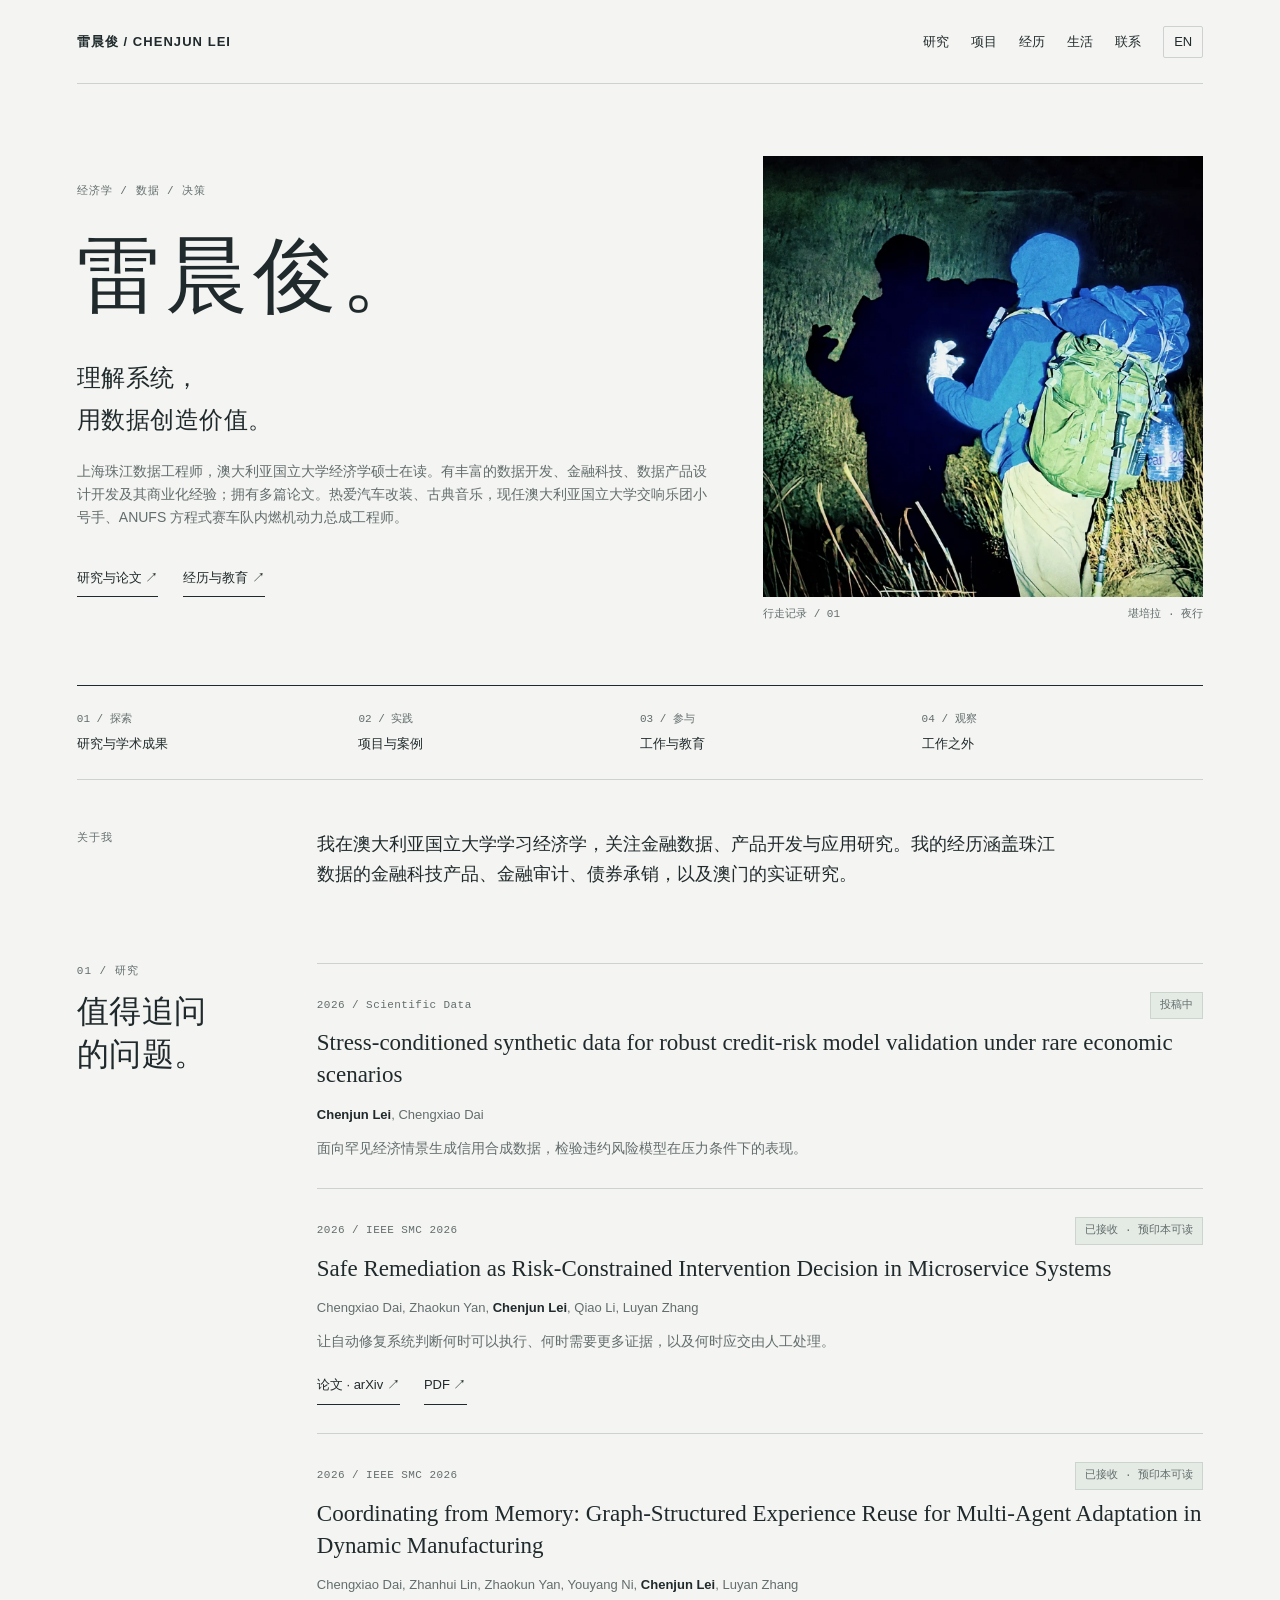
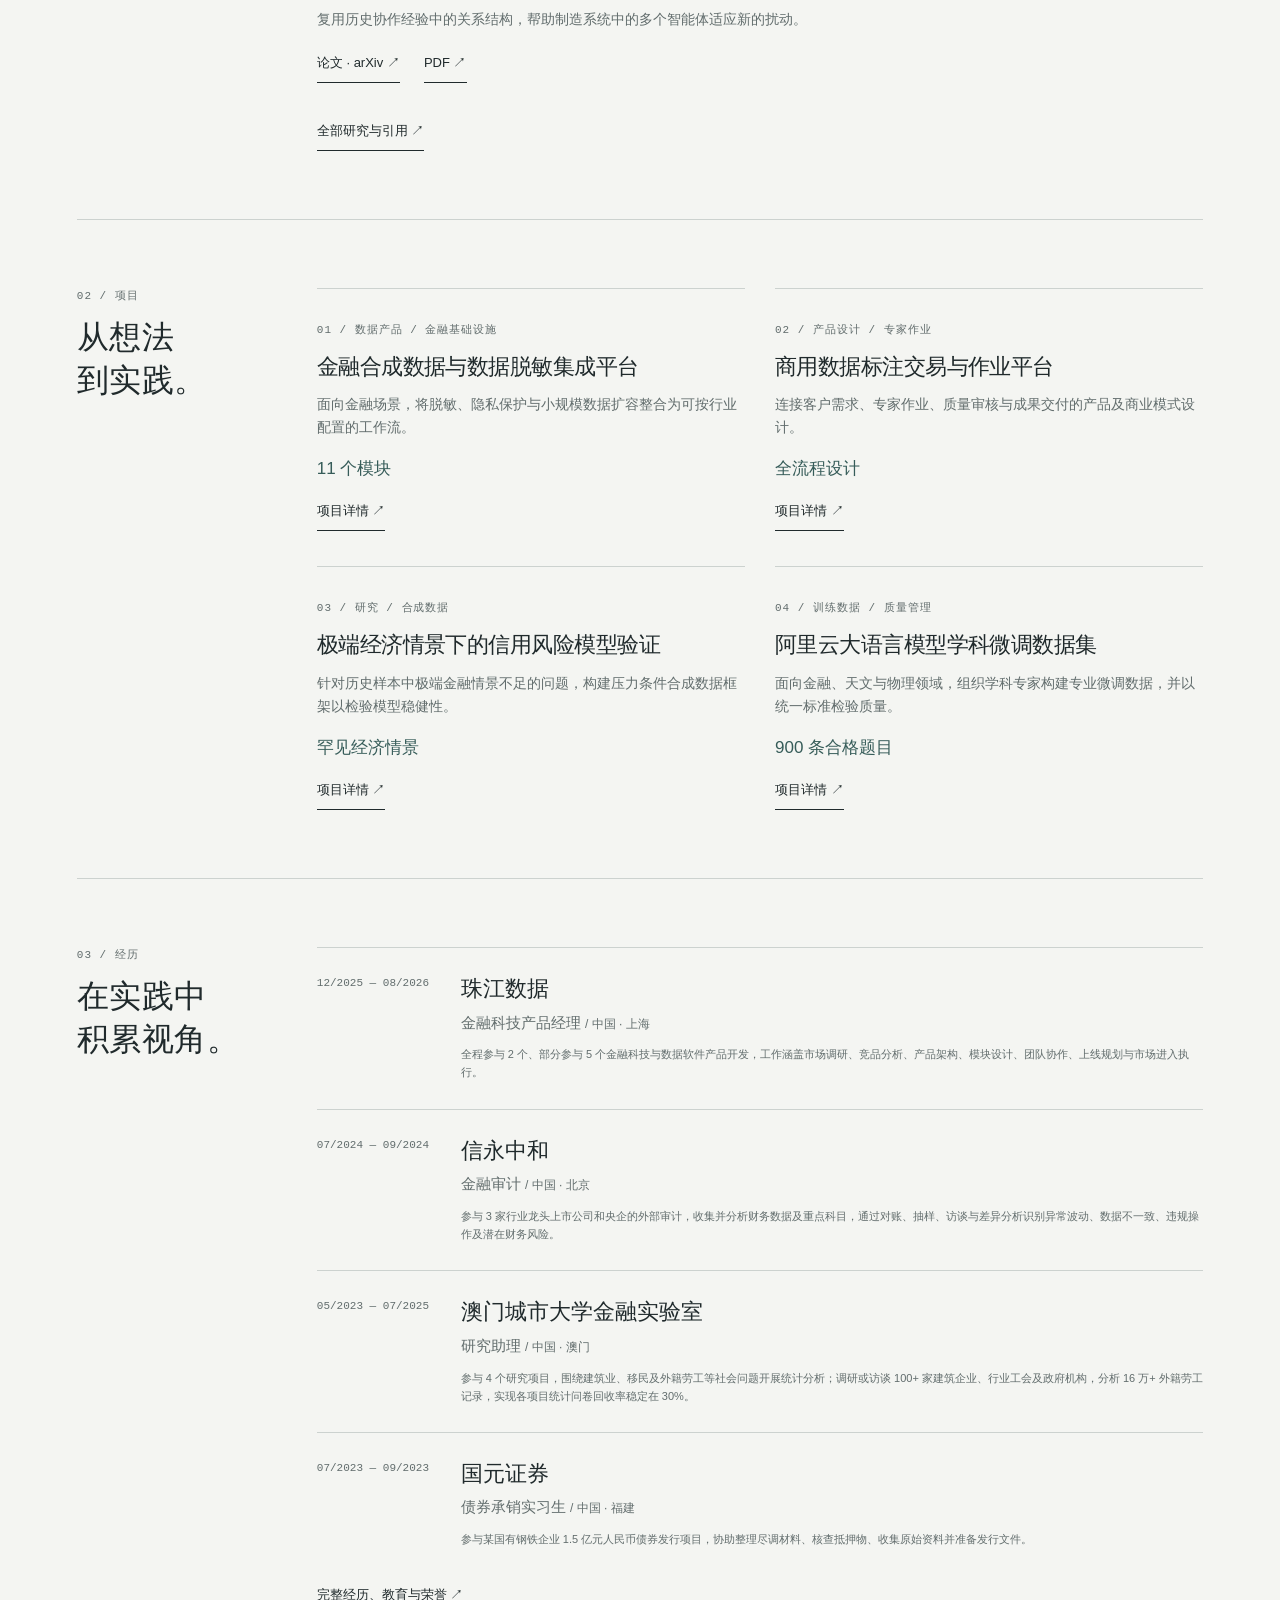
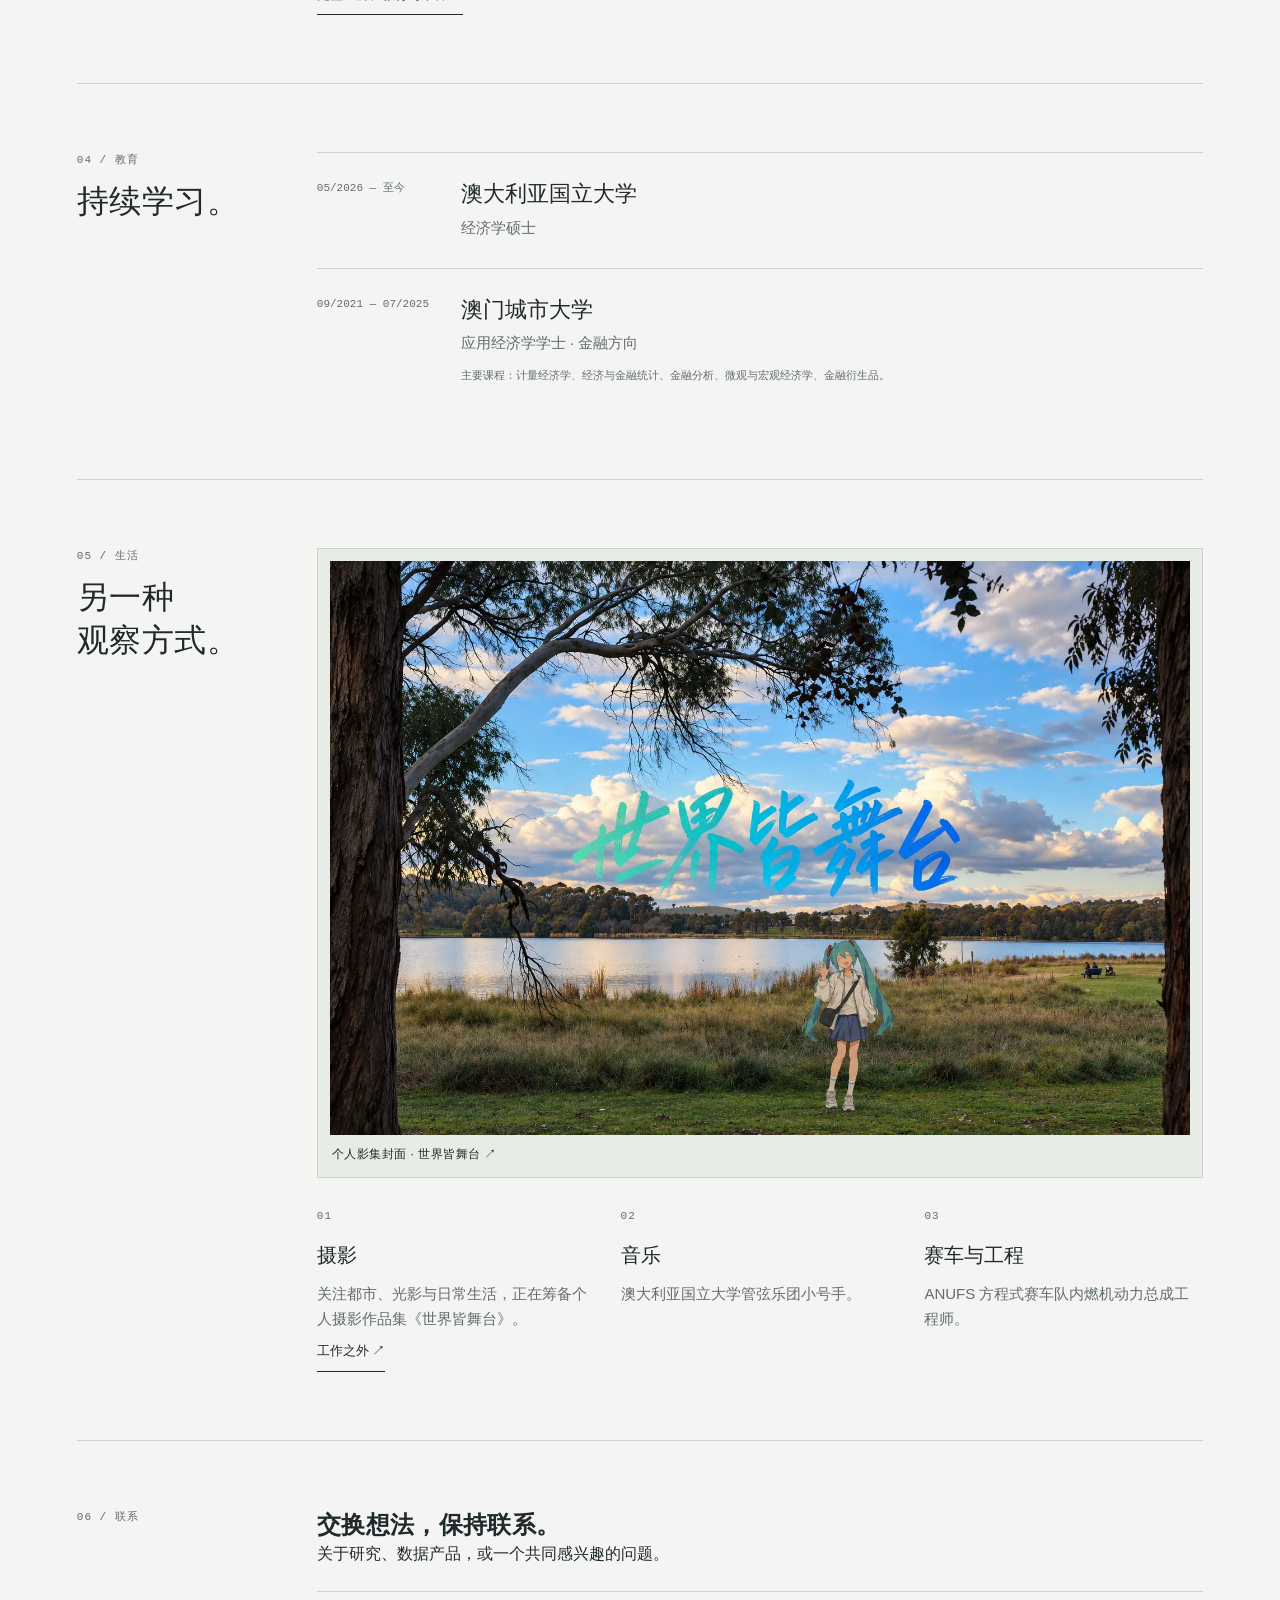
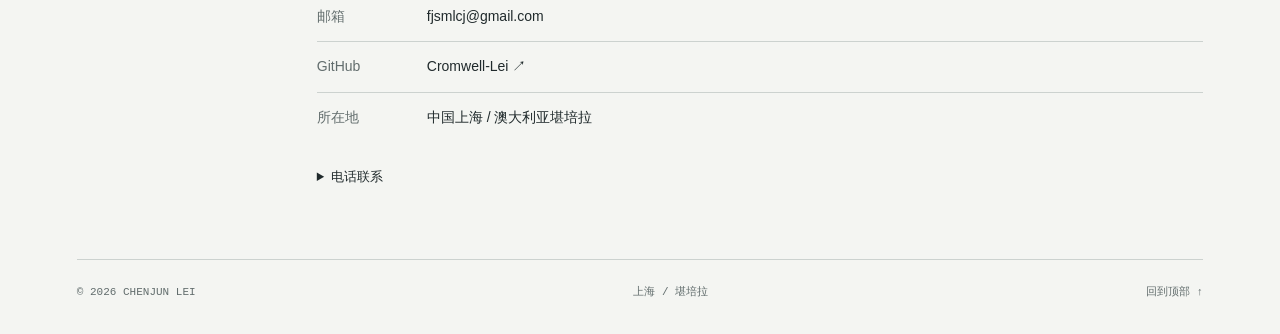
==== zh/index.html @ ab38ed11 "feat: expand homepage profile and remove company icon" ====
<!doctype html>
<html lang="zh-CN"><head><meta charset="utf-8"><meta name="viewport" content="width=device-width, initial-scale=1"><meta name="theme-color" content="#f4f5f2">
<title>研究、产品与观察 — 雷晨俊</title><meta name="description" content="雷晨俊的个人主页：澳大利亚国立大学经济学、金融科技产品、合成数据与应用研究。论文、项目、工作经历与个人兴趣。"><link rel="canonical" href="https://cromwell-lei.github.io/zh/">
<link rel="alternate" hreflang="en" href="https://cromwell-lei.github.io/"><link rel="alternate" hreflang="zh-CN" href="https://cromwell-lei.github.io/zh/"><link rel="alternate" hreflang="x-default" href="https://cromwell-lei.github.io/">
<meta property="og:type" content="website"><meta property="og:title" content="研究、产品与观察 — Chenjun Lei"><meta property="og:description" content="雷晨俊的个人主页：澳大利亚国立大学经济学、金融科技产品、合成数据与应用研究。论文、项目、工作经历与个人兴趣。"><meta property="og:url" content="https://cromwell-lei.github.io/zh/"><meta property="og:locale" content="zh_CN">
<link rel="icon" href="../assets/icons/favicon.svg" type="image/svg+xml"><link rel="stylesheet" href="../css/style.css?v=4"><script defer src="../js/main.js?v=4"></script></head><body>
<a class="skip-link" href="#main">跳至正文</a><header><a class="brand" href="./">雷晨俊 / CHENJUN LEI</a><nav aria-label="主导航"><a href="research.html">研究</a><a href="projects.html">项目</a><a href="experience.html">经历</a><a href="photography.html">生活</a><a href="index.html#lei-contact">联系</a><a class="language-switch" data-language-switch href="../" lang="en" hreflang="en" aria-label="Switch to English">EN</a></nav></header>
<main id="main"><section class="hero" id="lei-top"><div><p class="kicker">经济学 / 数据 / 决策</p><h1>雷晨俊。</h1><p class="intro">理解系统，<br>用数据创造价值。</p><p class="role">上海珠江数据工程师，澳大利亚国立大学经济学硕士在读。有丰富的数据开发、金融科技、数据产品设计开发及其商业化经验；拥有多篇论文。热爱汽车改装、古典音乐，现任澳大利亚国立大学交响乐团小号手、ANUFS 方程式赛车队内燃机动力总成工程师。</p><div class="hero-links"><a class="text-link" href="research.html">研究与论文 ↗</a><a class="text-link" href="experience.html">经历与教育 ↗</a></div></div><figure class="hero-avatar"><img src="../assets/images/lei-avatar.webp" alt="堪培拉夜间徒步，两位徒步者的背影映着蓝绿色的夜光。" width="1254" height="1254"><figcaption><span>行走记录 / 01</span><span>堪培拉 · 夜行</span></figcaption></figure></section><div class="index"><a href="#lei-research"><span>01 / 探索</span>研究与学术成果</a><a href="#lei-projects"><span>02 / 实践</span>项目与案例</a><a href="#lei-experience"><span>03 / 参与</span>工作与教育</a><a href="#lei-outside"><span>04 / 观察</span>工作之外</a></div><section class="about-strip"><p class="kicker">关于我</p><p>我在澳大利亚国立大学学习经济学，关注金融数据、产品开发与应用研究。我的经历涵盖珠江数据的金融科技产品、金融审计、债券承销，以及澳门的实证研究。</p></section><section class="chapter" id="lei-research"><div class="chapter-label"><p class="kicker">01 / 研究</p><h2>值得追问<br>的问题。</h2></div><div><article class="record publication" id="synstress"><div class="meta"><span>2026 / Scientific Data</span><span class="status">投稿中</span></div><h3 lang="en">Stress-conditioned synthetic data for robust credit-risk model validation under rare economic scenarios</h3><p class="authors"><strong>Chenjun Lei</strong>, Chengxiao Dai</p><p>面向罕见经济情景生成信用合成数据，检验违约风险模型在压力条件下的表现。</p></article><article class="record publication" id="safe-remediation"><div class="meta"><span>2026 / IEEE SMC 2026</span><span class="status">已接收 · 预印本可读</span></div><h3 lang="en"><a href="https://arxiv.org/abs/2607.20005">Safe Remediation as Risk-Constrained Intervention Decision in Microservice Systems</a></h3><p class="authors">Chengxiao Dai, Zhaokun Yan, <strong>Chenjun Lei</strong>, Qiao Li, Luyan Zhang</p><p>让自动修复系统判断何时可以执行、何时需要更多证据，以及何时应交由人工处理。</p><div class="paper-links"><a class="text-link" href="https://arxiv.org/abs/2607.20005">论文 · arXiv ↗</a><a class="text-link" href="https://arxiv.org/pdf/2607.20005">PDF ↗</a></div></article><article class="record publication" id="coordinating-memory"><div class="meta"><span>2026 / IEEE SMC 2026</span><span class="status">已接收 · 预印本可读</span></div><h3 lang="en"><a href="https://arxiv.org/abs/2607.19985">Coordinating from Memory: Graph-Structured Experience Reuse for Multi-Agent Adaptation in Dynamic Manufacturing</a></h3><p class="authors">Chengxiao Dai, Zhanhui Lin, Zhaokun Yan, Youyang Ni, <strong>Chenjun Lei</strong>, Luyan Zhang</p><p>复用历史协作经验中的关系结构，帮助制造系统中的多个智能体适应新的扰动。</p><div class="paper-links"><a class="text-link" href="https://arxiv.org/abs/2607.19985">论文 · arXiv ↗</a><a class="text-link" href="https://arxiv.org/pdf/2607.19985">PDF ↗</a></div></article><a class="text-link" href="research.html">全部研究与引用 ↗</a></div></section><section class="chapter" id="lei-projects"><div class="chapter-label"><p class="kicker">02 / 项目</p><h2>从想法<br>到实践。</h2></div><div><div class="project-grid"><article class="project"><p class="kicker">01 / 数据产品 / 金融基础设施</p><h3>金融合成数据与数据脱敏集成平台</h3><p>面向金融场景，将脱敏、隐私保护与小规模数据扩容整合为可按行业配置的工作流。</p><p class="project-metric">11 个模块</p><a class="text-link" href="projects.html#synthetic-platform">项目详情 ↗</a></article><article class="project"><p class="kicker">02 / 产品设计 / 专家作业</p><h3>商用数据标注交易与作业平台</h3><p>连接客户需求、专家作业、质量审核与成果交付的产品及商业模式设计。</p><p class="project-metric">全流程设计</p><a class="text-link" href="projects.html#annotation-platform">项目详情 ↗</a></article><article class="project"><p class="kicker">03 / 研究 / 合成数据</p><h3>极端经济情景下的信用风险模型验证</h3><p>针对历史样本中极端金融情景不足的问题，构建压力条件合成数据框架以检验模型稳健性。</p><p class="project-metric">罕见经济情景</p><a class="text-link" href="projects.html#credit-risk">项目详情 ↗</a></article><article class="project"><p class="kicker">04 / 训练数据 / 质量管理</p><h3>阿里云大语言模型学科微调数据集</h3><p>面向金融、天文与物理领域，组织学科专家构建专业微调数据，并以统一标准检验质量。</p><p class="project-metric">900 条合格题目</p><a class="text-link" href="projects.html#domain-datasets">项目详情 ↗</a></article></div></div></section><section class="chapter" id="lei-experience"><div class="chapter-label"><p class="kicker">03 / 经历</p><h2>在实践中<br>积累视角。</h2></div><div><article class="job"><span class="job-date">12/2025 — 08/2026</span><div><h3>珠江数据</h3><p>金融科技产品经理 <span class="job-location">/ 中国 · 上海</span></p><p class="job-note">全程参与 2 个、部分参与 5 个金融科技与数据软件产品开发，工作涵盖市场调研、竞品分析、产品架构、模块设计、团队协作、上线规划与市场进入执行。</p></div></article><article class="job"><span class="job-date">07/2024 — 09/2024</span><div><h3>信永中和</h3><p>金融审计 <span class="job-location">/ 中国 · 北京</span></p><p class="job-note">参与 3 家行业龙头上市公司和央企的外部审计，收集并分析财务数据及重点科目，通过对账、抽样、访谈与差异分析识别异常波动、数据不一致、违规操作及潜在财务风险。</p></div></article><article class="job"><span class="job-date">05/2023 — 07/2025</span><div><h3>澳门城市大学金融实验室</h3><p>研究助理 <span class="job-location">/ 中国 · 澳门</span></p><p class="job-note">参与 4 个研究项目，围绕建筑业、移民及外籍劳工等社会问题开展统计分析；调研或访谈 100+ 家建筑企业、行业工会及政府机构，分析 16 万+ 外籍劳工记录，实现各项目统计问卷回收率稳定在 30%。</p></div></article><article class="job"><span class="job-date">07/2023 — 09/2023</span><div><h3>国元证券</h3><p>债券承销实习生 <span class="job-location">/ 中国 · 福建</span></p><p class="job-note">参与某国有钢铁企业 1.5 亿元人民币债券发行项目，协助整理尽调材料、核查抵押物、收集原始资料并准备发行文件。</p></div></article><a class="text-link" href="experience.html">完整经历、教育与荣誉 ↗</a></div></section><section class="chapter" id="lei-education"><div class="chapter-label"><p class="kicker">04 / 教育</p><h2>持续学习。</h2></div><div><div class="job"><span class="job-date">05/2026 — 至今</span><div><h3>澳大利亚国立大学</h3><p>经济学硕士</p></div></div>
    <div class="job"><span class="job-date">09/2021 — 07/2025</span><div><h3>澳门城市大学</h3><p>应用经济学学士 · 金融方向</p><p class="job-note">主要课程：计量经济学、经济与金融统计、金融分析、微观与宏观经济学、金融衍生品。</p></div></div></div></section><section class="chapter" id="lei-outside"><div class="chapter-label"><p class="kicker">05 / 生活</p><h2>另一种<br>观察方式。</h2></div><div><a class="cover-card" href="photography.html#photobook"><img src="../assets/images/world-stage-cover.webp" alt="个人影集《世界皆舞台》封面：堪培拉湖畔照片，叠加手写标题与初音未来插画。" width="1536" height="1024" loading="lazy"><span>个人影集封面 · 世界皆舞台 ↗</span></a><div class="interest-notes"><article><p class="kicker">01</p><h3>摄影</h3><p>关注都市、光影与日常生活，正在筹备个人摄影作品集《世界皆舞台》。</p></article><article><p class="kicker">02</p><h3>音乐</h3><p>澳大利亚国立大学管弦乐团小号手。</p></article><article><p class="kicker">03</p><h3>赛车与工程</h3><p>ANUFS 方程式赛车队内燃机动力总成工程师。</p></article></div><a class="text-link" href="photography.html">工作之外 ↗</a></div></section><section class="chapter" id="lei-contact"><div class="chapter-label"><p class="kicker">06 / 联系</p></div><div><h2>交换想法，保持联系。</h2><p>关于研究、数据产品，或一个共同感兴趣的问题。</p><dl class="contact-list"><div><dt>邮箱</dt><dd><a href="mailto:fjsmlcj@gmail.com">fjsmlcj@gmail.com</a></dd></div><div><dt>GitHub</dt><dd><a href="https://github.com/Cromwell-Lei">Cromwell-Lei ↗</a></dd></div><div><dt>所在地</dt><dd>中国上海 / 澳大利亚堪培拉</dd></div></dl><details class="phone-details"><summary>电话联系</summary><p><a href="tel:+8619168655714">+86 19168655714</a> · <a href="tel:+61458020537">+61 458020537</a></p></details></div></section></main><footer><p>© <span data-year>2026</span> CHENJUN LEI</p><p>上海 / 堪培拉</p><a href="#main">回到顶部 ↑</a></footer></body></html>
---- css/style.css ----
/* The Considered Archive. System fonts;
   no framework or third-party requests. */
html{
  background:#f4f5f2;
  scroll-behavior:smooth;
  scroll-padding-top:25px;
  color-scheme:light
}


    body{
  --paper:#f4f5f2;
  --ink:#202a2c;
  --muted:#626d6d;
  --rule:#ccd2cf;
  --accent:#365c59;
  background:var(--paper);
  color:var(--ink);
  font:15px/1.65 Arial,Helvetica,sans-serif;
  padding:0 6%;
  box-sizing:border-box;
  max-width:1320px;
  margin:0 auto
}

    body *{
  box-sizing:border-box
}
body a{
  color:inherit;
  text-decoration:none
}
body a:hover{
  text-decoration:underline;
  text-underline-offset:5px
}
body p,body h1,body h2,body h3,body figure{
  margin:0
}
body a:focus-visible,body summary:focus-visible{
  outline:2px solid var(--accent);
  outline-offset:5px
}

    body .study{
  padding:12px 0;
  border-bottom:1px solid var(--rule);
  font:10px/1.6 monospace;
  letter-spacing:.12em;
  color:var(--muted);
  display:flex;
  justify-content:space-between;
  gap:12px;
  flex-wrap:wrap
}

    body header{
  display:flex;
  align-items:center;
  justify-content:space-between;
  gap:24px;
  padding:24px 0
}
body .brand{
  font-weight:600;
  font-size:13px;
  letter-spacing:.08em
}
body nav{
  display:flex;
  gap:22px;
  flex-wrap:wrap;
  font-size:12px
}
body nav a{
  padding:7px 0
}

    body .hero{
  display:grid;
  grid-template-columns:1.45fr 1fr;
  gap:48px;
  align-items:center;
  padding:62px 0 54px
}
body .kicker{
  font:11px/1.6 monospace;
  letter-spacing:.09em;
  text-transform:uppercase;
  color:var(--muted)
}
body h1{
  font:clamp(45px,6.7vw,76px)/1.05 Georgia,'Times New Roman',serif;
  letter-spacing:-.055em;
  margin:20px 0 24px
}
body .intro{
  font-size:21px;
  line-height:1.45;
  letter-spacing:-.035em;
  max-width:380px
}
body .role{
  font-size:12px;
  color:var(--muted);
  margin-top:19px
}
body .hero-links{
  display:flex;
  gap:25px;
  flex-wrap:wrap;
  margin-top:28px;
  font-size:12px
}
body .hero-links a{
  border-bottom:1px solid var(--ink);
  padding-bottom:5px
}

body .art{
  aspect-ratio:1/1.08;
  background:#e1e6e0;
  position:relative;
  overflow:hidden
}
body .art:before{
  content:'';
  position:absolute;
  left:50%;
  top:0;
  bottom:0;
  border-left:1px solid #c3cdc5
}
body .art:after{
  content:'';
  position:absolute;
  top:50%;
  left:0;
  right:0;
  border-top:1px solid #c3cdc5
}
body .orb{
  position:absolute;
  border:1px solid #6d8479;
  border-radius:50%;
  width:74%;
  height:74%;
  left:13%;
  top:13%;
  transform:rotate(-32deg)
}
body .orb:nth-child(2){
  width:64%;
  left:18%
}
body .orb:nth-child(3){
  width:52%;
  left:24%
}
body .orb:nth-child(4){
  width:38%;
  left:31%
}
body .orb:nth-child(5){
  width:22%;
  left:39%
}
body .orb:nth-child(6){
  width:7%;
  left:46.5%
}
body .art-axis{
  position:absolute;
  left:12%;
  right:12%;
  top:50%;
  height:12%;
  border:1px solid #6d8479;
  border-radius:50%;
  transform:rotate(-32deg)
}
body .art-number{
  position:absolute;
  left:17px;
  top:13px;
  font:10px/1.6 monospace;
  color:#496254
}
body .art-word{
  position:absolute;
  bottom:13px;
  right:16px;
  font:10px/1.6 monospace;
  color:#496254;
  letter-spacing:.12em
}
body figcaption{
  display:flex;
  justify-content:space-between;
  gap:12px;
  color:var(--muted);
  font:10px/1.6 monospace;
  margin-top:9px
}

    body .index{
  border-top:1px solid var(--ink);
  border-bottom:1px solid var(--rule);
  display:grid;
  grid-template-columns:repeat(4,1fr);
  padding:20px 0;
  margin-bottom:15px
}
body .index a{
  display:flex;
  flex-direction:column;
  gap:4px;
  font-size:12px;
  padding:5px 10px 5px 0
}
body .index span{
  font:10px/1.6 monospace;
  color:var(--muted)
}

    body .chapter{
  display:grid;
  grid-template-columns:170px 1fr;
  gap:32px;
  padding:55px 0;
  border-bottom:1px solid var(--rule);
  scroll-margin-top:20px
}
body .chapter-label h2{
  font:27px/1.2 Georgia,serif;
  letter-spacing:-.035em;
  margin-top:10px
}
body .chapter-intro{
  max-width:560px;
  color:var(--muted);
  font-size:13px;
  margin-bottom:23px
}
body .record{
  border-top:1px solid var(--rule);
  padding:20px 0
}
body .record h3{
  font-size:20px;
  line-height:1.35;
  font-weight:400;
  letter-spacing:-.025em;
  margin:8px 0
}
body .record p{
  font-size:13px;
  color:var(--muted);
  max-width:530px
}
body .meta{
  display:flex;
  justify-content:space-between;
  gap:12px;
  font:10px/1.5 monospace;
  color:var(--muted);
  letter-spacing:.04em;
  flex-wrap:wrap
}
body details{
  margin-top:15px;
  font-size:12px
}
body summary{
  width:fit-content;
  padding:4px 0
}
body details p{
  margin-top:10px;
  padding-left:13px;
  border-left:1px solid var(--rule)
}

    body .project-grid{
  display:grid;
  grid-template-columns:1fr 1fr;
  gap:25px
}
body .project-art{
  height:155px;
  background:#e6e9e4;
  padding:24px;
  display:flex;
  align-items:center;
  justify-content:center;
  gap:13px;
  overflow:hidden
}
body .project-art span{
  height:56px;
  flex:1;
  max-width:45px;
  border:1px solid #8a9b90
}
body .project-art span:nth-child(2){
  height:87px;
  background:#a3b5a8
}
body .project-art span:nth-child(3){
  height:115px;
  background:#6d8479
}
body .project-art.alt{
  background:#e8e5df;
  justify-content:flex-start;
  gap:0
}
body .project-art.alt span{
  height:104px;
  flex:1;
  max-width:none;
  border:1px solid #aaa498;
  background:transparent;
  transform:skewY(-8deg)
}
body .project-art.alt span:nth-child(2){
  transform:skewY(8deg)
}
body .project h3{
  font-size:18px;
  font-weight:400;
  margin:15px 0 7px;
  letter-spacing:-.025em
}
body .project p{
  font-size:12px;
  color:var(--muted)
}
body .project .kicker{
  font-size:10px;
  margin-top:13px
}

    body .job{
  display:grid;
  grid-template-columns:95px 1fr;
  gap:20px;
  border-top:1px solid var(--rule);
  padding:20px 0
}
body .job-date{
  font:11px/1.6 monospace;
  color:var(--muted)
}
body .job h3{
  font-size:18px;
  font-weight:400;
  line-height:1.4
}
body .job p{
  font-size:13px;
  color:var(--muted);
  margin-top:5px
}
body .job-note{
  font-size:11px!important;
  margin-top:10px!important
}

    body .photo-grid{
  display:grid;
  grid-template-columns:1.3fr 1fr 1fr;
  gap:12px;
  align-items:end
}
body .photo-frame{
  aspect-ratio:3/4;
  background:#dbe0d9;
  position:relative;
  overflow:hidden;
  display:flex;
  align-items:flex-end;
  padding:12px;
  font:10px/1.5 monospace;
  color:#4f6258
}
body .photo-frame:before{
  content:'';
  position:absolute;
  width:55%;
  height:75%;
  left:28%;
  top:17%;
  border:1px solid #a3b1a6
}
body .photo-frame.landscape{
  aspect-ratio:1/1;
  background:#e6e3da;
  color:#696453
}
body .photo-frame.third{
  background:#dce2e3;
  color:#526468
}
body .photo-frame span{
  z-index:1
}
body .interests{
  display:flex;
  flex-wrap:wrap;
  gap:10px 25px;
  border-top:1px solid var(--rule);
  margin-top:22px;
  padding-top:15px;
  font-size:12px;
  color:var(--muted)
}
body .contact h2{
  font:clamp(30px,4vw,42px)/1.2 Georgia,serif;
  letter-spacing:-.03em
}
body .contact p{
  margin-top:18px;
  font-size:13px;
  color:var(--muted)
}
body .contact-links{
  display:flex;
  flex-wrap:wrap;
  gap:24px;
  font-size:12px;
  margin-top:23px
}
body .unavailable{
  color:var(--muted)
}
body footer{
  display:flex;
  justify-content:space-between;
  gap:18px;
  flex-wrap:wrap;
  padding:24px 0 32px;
  font:10px/1.6 monospace;
  color:var(--muted)
}

    @media(max-width:700px){
  body{
  padding:0 6%
}
body header{
  align-items:flex-start;
  flex-direction:column;
  gap:10px
}
body nav{
  gap:15px;
  font-size:11px
}
body .hero{
  gap:25px;
  padding:30px 0;
  grid-template-columns:1.4fr 1fr
}
body h1{
  font-size:47px
}
body .intro{
  font-size:17px
}
body .chapter{
  grid-template-columns:1fr;
  gap:24px;
  padding:35px 0
}
body .chapter-label{
  display:flex;
  gap:20px;
  align-items:baseline
}
body .chapter-label h2{
  margin:0
}
body .study{
  font-size:9px
}
body .index{
  grid-template-columns:1fr 1fr;
  gap:10px
}
body .project-art{
  height:140px;
  padding:15px
}

}

    @media(max-width:450px){
  body .hero{
  grid-template-columns:1fr
}
body h1{
  font-size:56px
}
body .hero figure{
  max-width:260px;
  width:75%;
  margin:10px 0 0 auto
}
body .intro{
  max-width:290px
}
body .project-grid{
  grid-template-columns:1fr;
  gap:28px
}
body .project-art{
  height:175px
}
body .photo-grid{
  grid-template-columns:1.3fr 1fr
}
body .photo-grid figure:last-child{
  grid-column:1/-1
}
body .photo-grid figure:last-child .photo-frame{
  aspect-ratio:2/1
}
body .job{
  grid-template-columns:75px 1fr;
  gap:15px
}
body .hero-links a,body nav a,body summary{
  min-height:44px;
  display:inline-flex;
  align-items:center
}
body nav{
  gap:0 16px
}
body .hero-links{
  gap:20px
}
body .contact-links{
  gap:15px
}

}

    body .study,body .art-number,body .art-word,body figcaption,body .index span,body .meta,body .project .kicker,body .photo-frame,body footer{
  font-size:11px
}

    @media(prefers-reduced-motion:no-preference){
  body .project-art{
  transition:background-color 200ms
}
body .project:hover .project-art{
  background-color:#d5dfd6
}

}



/* Production navigation, archives and progressively enhanced photography. */
body{
  font-size:16px
}
body .intro{
  font-size:24px;
  max-width:480px
}
body .hero{
  padding-block:72px 62px
}
body .hero h1{
  font-size:clamp(54px,6.5vw,86px)
}
body .chapter{
  grid-template-columns:195px minmax(0,1fr);
  gap:45px;
  padding-block:68px
}
body .chapter-intro{
  font-size:15px;
  max-width:650px
}
body .record p{
  font-size:14px;
  max-width:650px
}
body .record h3{
  font-size:23px
}
body .chapter-label h2{
  font-size:32px
}
body .project p{
  font-size:14px
}
body .project h3{
  font-size:22px
}
body .project-art{
  height:195px
}
body .job h3{
  font-size:22px
}
body .job p{
  font-size:15px
}
body .role{
  font-size:14px
}
body .contact p{
  font-size:15px
}
body .index a,body nav{
  font-size:13px
}

body .skip-link{
  position:fixed;
  top:10px;
  left:15px;
  z-index:100;
  background:#202a2c;
  color:#f4f5f2;
  padding:12px 20px;
  transform:translateY(-170%)
}
body .skip-link:focus{
  transform:none
}

body header{
  border-bottom:1px solid var(--rule)
}
body nav a[aria-current]{
  text-decoration:underline;
  text-underline-offset:6px
}

body .text-link{
  display:inline-flex;
  align-items:center;
  gap:8px;
  padding:8px 0;
  border-bottom:1px solid currentColor;
  text-decoration:none;
  font-size:13px;
  min-height:40px
}

body .section-end{
  margin-top:20px
}
body .about-copy{
  font-size:18px;
  line-height:1.65;
  margin-bottom:28px;
  max-width:620px
}
body .about-copy p+p{
  margin-top:12px
}

body .contact-list{
  margin:24px 0 0
}
body .contact-list div{
  display:grid;
  grid-template-columns:90px minmax(0,1fr);
  gap:20px;
  border-top:1px solid var(--rule);
  padding:13px 0;
  font-size:14px
}
body .contact-list dt{
  color:var(--muted)
}
body .contact-list dd{
  margin:0;
  overflow-wrap:anywhere
}

body .footer-credit{
  font-size:11px
}
body .page-hero{
  padding:65px 0 40px;
  max-width:850px
}
body .page-hero h1{
  font-size:clamp(48px,6vw,76px);
  margin:22px 0
}
body .page-hero .lead{
  font-size:21px;
  line-height:1.5;
  max-width:690px;
  letter-spacing:-.025em
}
body .breadcrumb{
  font:11px/1.6 monospace;
  color:var(--muted)
}
body .breadcrumb a{
  text-decoration:underline;
  text-underline-offset:4px
}

body .archive-note{
  font-size:14px;
  color:var(--muted);
  border-left:2px solid var(--rule);
  padding-left:18px;
  margin-top:25px;
  max-width:690px
}

body .archive-content{
  max-width:820px;
  margin-left:auto;
  padding-bottom:50px
}
body .archive-content h2{
  font:32px/1.2 Georgia,serif;
  letter-spacing:-.03em;
  margin-bottom:20px
}
body .archive-block{
  padding-block:35px;
  border-top:1px solid var(--rule);
  scroll-margin-top:30px
}
body .archive-block>p{
  font-size:16px;
  color:var(--muted);
  margin-top:15px
}
body .case-outline{
  display:grid;
  grid-template-columns:1fr 1fr;
  gap:28px;
  margin-top:30px
}
body .case-outline h3{
  font-size:15px;
  font-weight:500;
  margin-bottom:7px
}
body .case-outline p{
  color:var(--muted);
  font-size:14px
}

body .gallery-full{
  display:grid;
  grid-template-columns:repeat(3,1fr);
  gap:35px 25px;
  align-items:start;
  padding-bottom:65px
}
body .gallery-full .photo-frame{
  aspect-ratio:4/5
}
body .gallery-full .photo-frame.landscape{
  aspect-ratio:5/4
}
body .gallery-full figure:nth-child(3n+2){
  padding-top:65px
}

body .photo-link{
  display:block;
  overflow:hidden
}
body .photo-link img{
  display:block;
  width:100%;
  aspect-ratio:3/4;
  object-fit:cover
}
body .gallery-full img{
  aspect-ratio:4/5
}
body .error-page{
  min-height:65vh;
  padding:65px 0
}
body .error-page h1{
  font-size:clamp(76px,12vw,150px)
}
body .error-page p{
  max-width:500px;
  color:var(--muted)
}

body .lightbox{
  border:0;
  background:var(--paper);
  color:var(--ink);
  padding:20px;
  width:min(1100px,94vw);
  max-height:94vh
}
body .lightbox::backdrop{
  background:rgb(20 28 28 / .85)
}
body .lightbox-bar{
  display:flex;
  justify-content:space-between;
  gap:20px;
  align-items:center;
  margin-bottom:12px
}
body .lightbox button{
  font:14px Arial,sans-serif;
  color:inherit;
  border:1px solid var(--rule);
  background:transparent;
  padding:9px 14px;
  min-height:44px;
  cursor:pointer
}
body .lightbox img{
  display:block;
  max-height:72vh;
  max-width:100%;
  width:auto;
  height:auto;
  object-fit:contain;
  margin:auto
}
body .lightbox-caption{
  font-size:14px;
  color:var(--muted);
  margin-top:12px
}
body .lightbox-controls{
  display:flex;
  gap:10px
}
body .lightbox-error{
  padding:25px 0;
  color:var(--muted)
}
body.has-lightbox{
  overflow:hidden
}
body button:focus-visible{
  outline:2px solid var(--accent);
  outline-offset:5px
}

@media(max-width:900px){
  body .hero{
  gap:35px
}
body .chapter{
  grid-template-columns:165px minmax(0,1fr);
  gap:30px
}
body nav{
  gap:16px
}
body .intro{
  font-size:21px
}
body .project-art{
  height:160px
}

}

@media(max-width:700px){
  body .chapter{
  grid-template-columns:1fr;
  gap:28px;
  padding-block:42px
}
body .hero{
  padding-block:35px;
  gap:25px
}
body .hero h1{
  font-size:52px
}
body .intro{
  font-size:19px
}
body .gallery-full{
  grid-template-columns:1fr 1fr;
  gap:27px 18px
}
body .gallery-full figure:nth-child(3n+2){
  padding-top:0
}
body .gallery-full figure:nth-child(even){
  padding-top:30px
}
body .page-hero{
  padding-top:40px
}
body .chapter-label h2{
  font-size:29px
}
body .chapter-label h2 br{
  display:none
}

}

@media(max-width:450px){
  body .hero h1{
  font-size:clamp(48px,14vw,61px)
}
body .project-art{
  height:185px
}
body .case-outline{
  grid-template-columns:1fr;
  gap:22px
}
body .contact-list div{
  grid-template-columns:68px minmax(0,1fr);
  gap:14px
}
body .lightbox-bar{
  flex-wrap:wrap
}
body .gallery-full figcaption{
  display:block
}
body .gallery-full figcaption span{
  display:block
}
body .gallery-full .photo-frame{
  padding:10px
}
body nav{
  font-size:12px;
  gap:0 18px
}
body .text-link{
  min-height:44px
}
body .page-hero .lead{
  font-size:19px
}

}

@media(prefers-reduced-motion:no-preference){
  body .photo-link img{
  transition:transform 240ms
}
body .photo-link:hover img{
  transform:scale(1.02)
}

}

@media(prefers-reduced-motion:reduce){
  html{
  scroll-behavior:auto
}
*,*::before,*::after{
  transition:none!important;
  animation:none!important
}

}

body .lightbox [hidden]{
  display:none!important
}

@media(pointer:coarse){
  body nav a,body .hero-links a,body summary,body .text-link{
  min-height:44px;
  display:inline-flex;
  align-items:center
}

}

@media print{
  html,body{
  background:white;
  color:black
}
body .hero figure,body nav,body .index,body .skip-link,body .lightbox{
  display:none
}
body .hero,body .chapter{
  display:block;
  padding-block:22px
}
body .chapter-label{
  margin-bottom:18px
}
body .chapter{
  break-inside:avoid
}
body .hero h1{
  font-size:44px
}

}

/* CV integration and complete English / Chinese archives. */
body .language-switch{border:1px solid var(--rule);padding:4px 10px;border-radius:2px;min-height:32px;align-self:center}
body .about-strip{display:grid;grid-template-columns:195px minmax(0,1fr);gap:45px;padding:35px 0 5px}
body .about-strip>p:last-child{font-size:18px;max-width:740px}
body .publication{scroll-margin-top:28px;padding:28px 0}
body .publication h3{line-height:1.4;overflow-wrap:break-word}
body .publication .authors{font-size:13px;margin:12px 0;color:var(--muted)}
body .publication .authors strong{color:var(--ink);font-weight:600}
body .publication .meta{gap:12px;flex-wrap:wrap;align-items:center;line-height:1.6}
body .status{padding:4px 9px;background:#e4eae4;border:1px solid #cbd5cd;letter-spacing:0;text-transform:none}
body .paper-links{display:flex;flex-wrap:wrap;gap:10px 24px;margin-top:12px}
body .publication .venue-name,body .publication .availability{font-size:12px;color:var(--muted);margin-top:14px}
body .publication details{margin-top:16px}
body .publication details p{padding-top:12px}
body .research-overview{padding:20px 0;border-top:1px solid var(--rule);font-size:13px;line-height:1.9;color:var(--muted)}
body .project-grid{gap:35px 30px}
body .project{border-top:1px solid var(--rule);padding-top:20px}
body .project h3{line-height:1.35;margin:12px 0}
body .project .project-metric,body .archive-block .project-metric{font-size:17px;color:var(--accent);margin:16px 0 8px}
body .detail-list{margin:16px 0 0;padding-left:20px;font-size:15px;color:var(--muted);line-height:1.8}
body .detail-list li+li{margin-top:12px}
body .job{grid-template-columns:120px minmax(0,1fr);gap:24px;padding:27px 0;break-inside:avoid}
body .job-date{font-size:11px;line-height:1.6;white-space:normal}
body .job-location{color:var(--muted);font-size:12px;display:inline-block}
body .job .job-note{margin-top:12px;font-size:14px}
body .job h3{line-height:1.3;margin-bottom:7px}
body .skills-grid{display:grid;gap:24px}
body .skills-grid h3,body .interest-notes h3{font-size:20px;font-weight:500;margin-bottom:10px}
body .skills-grid p,body .interest-notes p:not(.kicker){font-size:15px;color:var(--muted)}
body .interest-notes{display:grid;grid-template-columns:repeat(3,minmax(0,1fr));gap:25px}
body .interest-notes .kicker{margin-bottom:14px}
body .photobook-note{background:#e7ece6;padding:50px;margin:20px 0 35px}
body .photobook-note h2{font-family:Georgia,'Songti SC','SimSun',serif;font-size:clamp(32px,6vw,64px);font-weight:400;margin:24px 0}
body .photobook-cover{margin:28px 0 8px}
body .hero-avatar img{display:block;width:100%;height:auto;aspect-ratio:1/1;object-fit:cover;object-position:center;background:#202a2c}
body .photobook-cover img{display:block;width:100%;height:auto;aspect-ratio:3/2;object-fit:cover}
body .photobook-cover figcaption{display:flex;justify-content:space-between;gap:12px;padding-top:10px;color:var(--muted);font-size:12px}
body .cover-card{display:block;margin:0 0 30px;border:1px solid var(--rule);padding:12px;background:#e7ece6}
body .cover-card img{display:block;width:100%;height:auto;aspect-ratio:3/2;object-fit:cover}
body .cover-card span{display:block;padding:10px 2px 0;font-size:12px;letter-spacing:.04em}
body .contribution-label{font-size:14px;margin-top:25px;font-weight:600}
body .phone-details{margin-top:20px;font-size:13px}
body .phone-details p{margin-top:12px}
body .print-control{margin:20px 0 40px}
body button[data-print]{border:1px solid var(--rule);background:transparent;padding:12px 18px;font:inherit;cursor:pointer;color:var(--ink)}
html[lang=zh-CN] body{font-family:Arial,'PingFang SC','Microsoft YaHei',sans-serif}
html[lang=zh-CN] body h1,html[lang=zh-CN] body h2{font-family:Georgia,'Songti SC','SimSun',serif;letter-spacing:.015em;line-height:1.35}
html[lang=zh-CN] body .hero h1{letter-spacing:.06em}
html[lang=zh-CN] body .intro{line-height:1.75;letter-spacing:.02em}
html[lang=zh-CN] body .detail-list{line-height:1.95}
html[lang=zh-CN] body .publication h3{font-family:Georgia,'Songti SC',serif;letter-spacing:0}
@media(max-width:1000px){body header{align-items:flex-start}body nav{justify-content:flex-end}body .interest-notes{grid-template-columns:1fr;gap:25px}body .interest-notes article+article{border-top:1px solid var(--rule);padding-top:22px}}
@media(max-width:700px){body header{flex-direction:column;gap:15px}body nav{justify-content:flex-start;gap:4px 18px}body .about-strip{grid-template-columns:1fr;gap:15px;padding-top:25px}body .about-strip>p:last-child{font-size:16px}body .job{grid-template-columns:1fr;gap:10px}body .chapter-label{display:block}body .chapter-label h2{margin-top:10px}body .photobook-note{padding:28px}body .publication h3{font-size:21px}body .detail-list{font-size:14px}body .language-switch{min-height:44px}body .cover-card{padding:8px;margin-bottom:22px}body .photobook-cover figcaption{display:block}body .photobook-cover figcaption span{display:block}}
@media print{body .print-control,body .phone-details,body footer{display:none}body .chapter{break-inside:auto}body .job,body .record{break-inside:avoid}body{font-size:11pt;padding:0}body .detail-list{font-size:10pt}body .page-hero{padding:15px 0}body .page-hero h1{font-size:32px}body .job{padding:12px 0}body .chapter{padding:20px 0}body .job-date{font-weight:bold}}
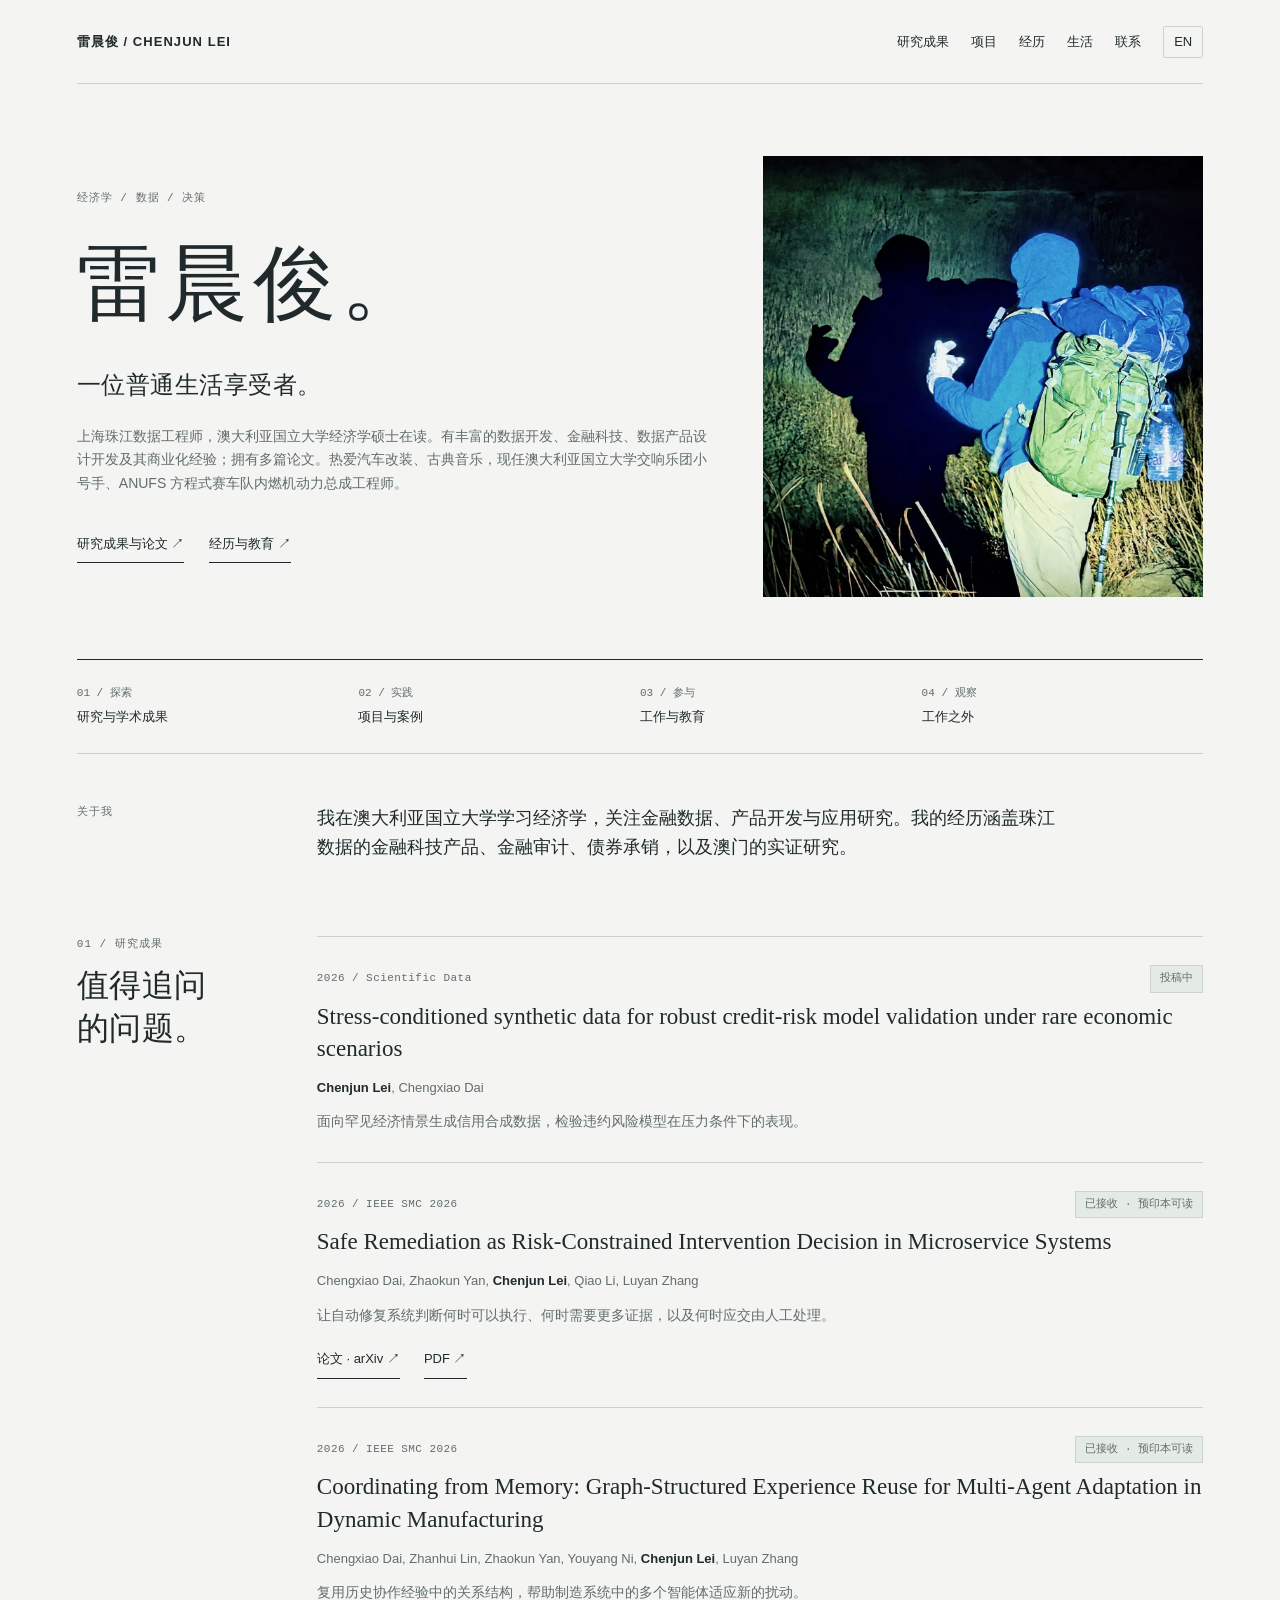
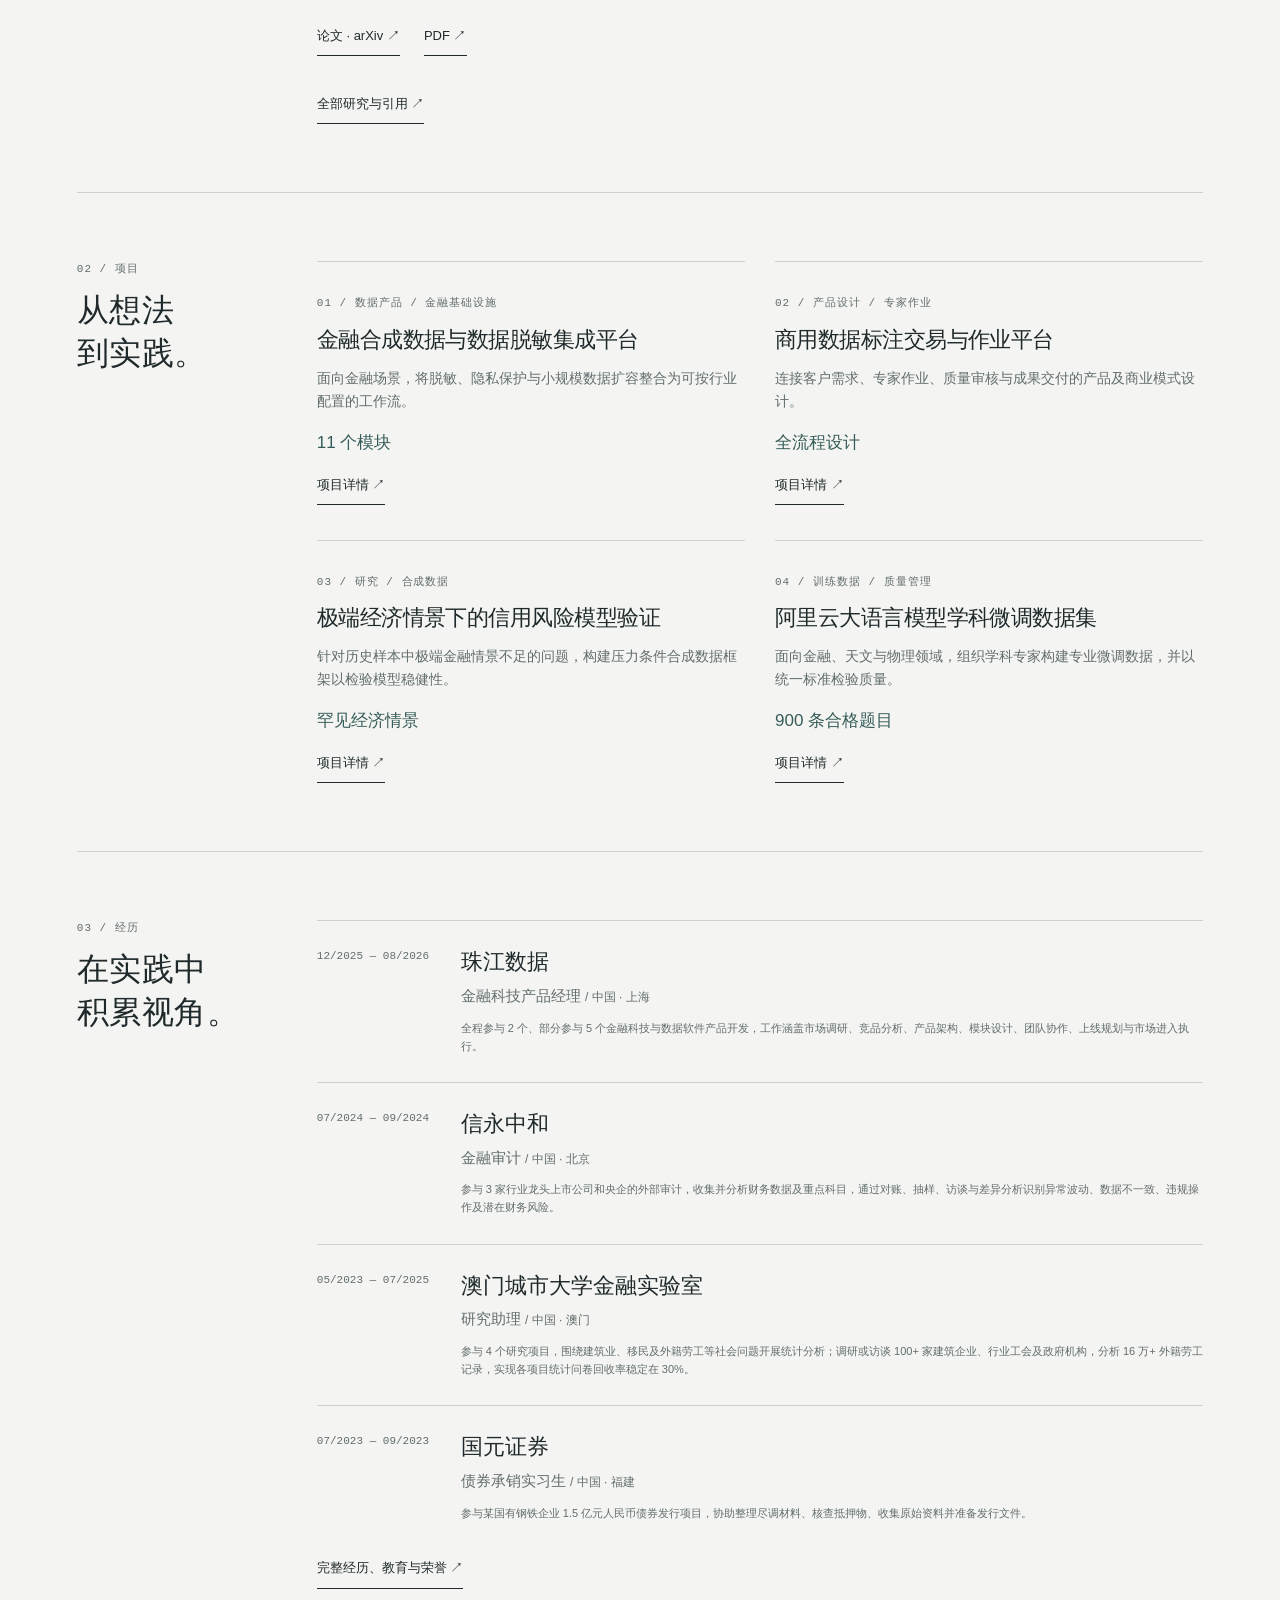
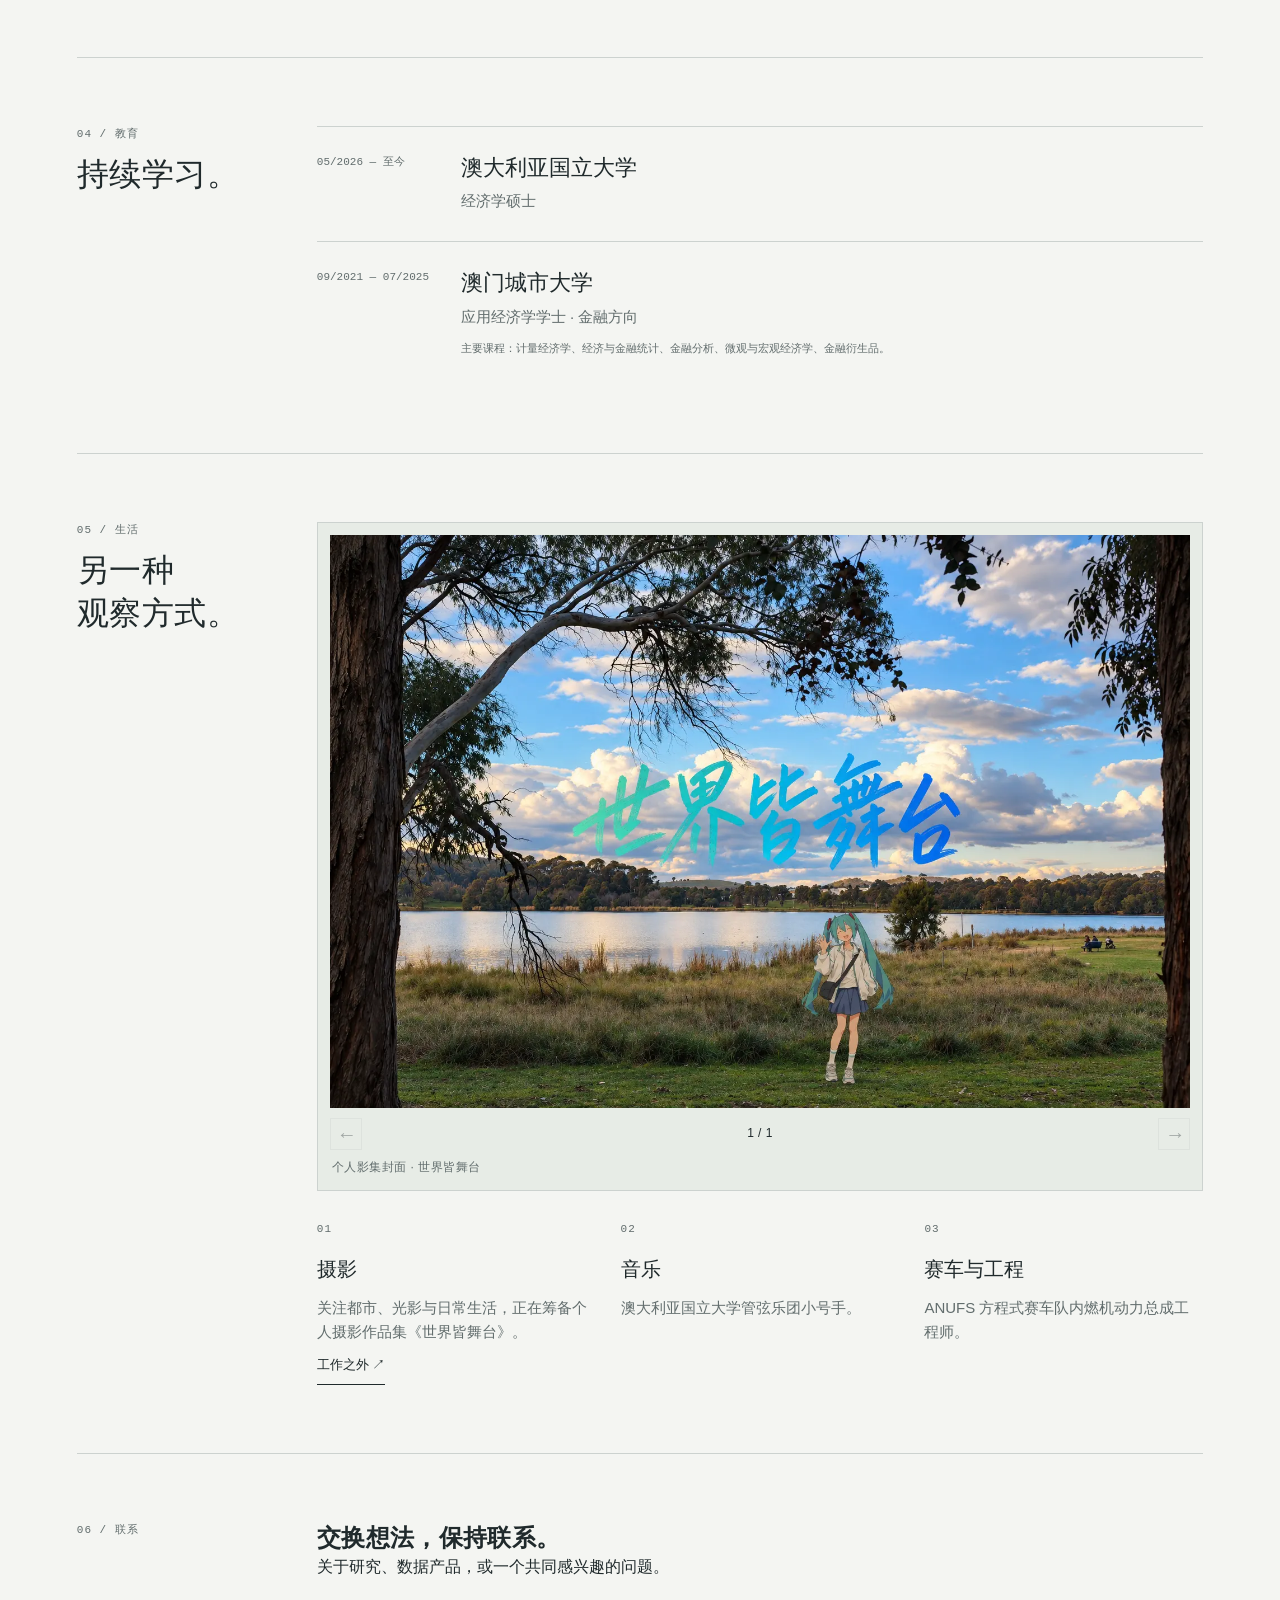
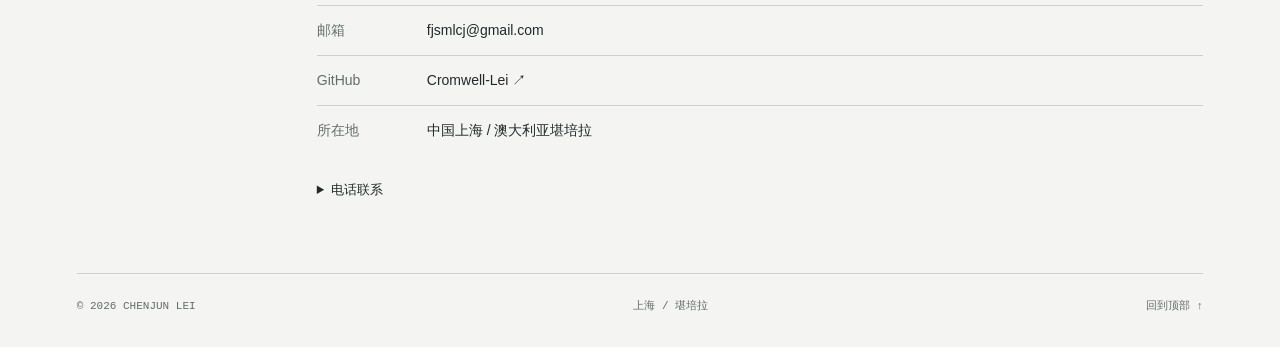
==== commit 634174e9: "Add bilingual photo carousel and refresh homepage copy" ====
--- a/zh/index.html
+++ b/zh/index.html
@@ -3,7 +3,7 @@
 <title>研究、产品与观察 — 雷晨俊</title><meta name="description" content="雷晨俊的个人主页：澳大利亚国立大学经济学、金融科技产品、合成数据与应用研究。论文、项目、工作经历与个人兴趣。"><link rel="canonical" href="https://cromwell-lei.github.io/zh/">
 <link rel="alternate" hreflang="en" href="https://cromwell-lei.github.io/"><link rel="alternate" hreflang="zh-CN" href="https://cromwell-lei.github.io/zh/"><link rel="alternate" hreflang="x-default" href="https://cromwell-lei.github.io/">
 <meta property="og:type" content="website"><meta property="og:title" content="研究、产品与观察 — Chenjun Lei"><meta property="og:description" content="雷晨俊的个人主页：澳大利亚国立大学经济学、金融科技产品、合成数据与应用研究。论文、项目、工作经历与个人兴趣。"><meta property="og:url" content="https://cromwell-lei.github.io/zh/"><meta property="og:locale" content="zh_CN">
-<link rel="icon" href="../assets/icons/favicon.svg" type="image/svg+xml"><link rel="stylesheet" href="../css/style.css?v=4"><script defer src="../js/main.js?v=4"></script></head><body>
-<a class="skip-link" href="#main">跳至正文</a><header><a class="brand" href="./">雷晨俊 / CHENJUN LEI</a><nav aria-label="主导航"><a href="research.html">研究</a><a href="projects.html">项目</a><a href="experience.html">经历</a><a href="photography.html">生活</a><a href="index.html#lei-contact">联系</a><a class="language-switch" data-language-switch href="../" lang="en" hreflang="en" aria-label="Switch to English">EN</a></nav></header>
-<main id="main"><section class="hero" id="lei-top"><div><p class="kicker">经济学 / 数据 / 决策</p><h1>雷晨俊。</h1><p class="intro">理解系统，<br>用数据创造价值。</p><p class="role">上海珠江数据工程师，澳大利亚国立大学经济学硕士在读。有丰富的数据开发、金融科技、数据产品设计开发及其商业化经验；拥有多篇论文。热爱汽车改装、古典音乐，现任澳大利亚国立大学交响乐团小号手、ANUFS 方程式赛车队内燃机动力总成工程师。</p><div class="hero-links"><a class="text-link" href="research.html">研究与论文 ↗</a><a class="text-link" href="experience.html">经历与教育 ↗</a></div></div><figure class="hero-avatar"><img src="../assets/images/lei-avatar.webp" alt="堪培拉夜间徒步，两位徒步者的背影映着蓝绿色的夜光。" width="1254" height="1254"><figcaption><span>行走记录 / 01</span><span>堪培拉 · 夜行</span></figcaption></figure></section><div class="index"><a href="#lei-research"><span>01 / 探索</span>研究与学术成果</a><a href="#lei-projects"><span>02 / 实践</span>项目与案例</a><a href="#lei-experience"><span>03 / 参与</span>工作与教育</a><a href="#lei-outside"><span>04 / 观察</span>工作之外</a></div><section class="about-strip"><p class="kicker">关于我</p><p>我在澳大利亚国立大学学习经济学，关注金融数据、产品开发与应用研究。我的经历涵盖珠江数据的金融科技产品、金融审计、债券承销，以及澳门的实证研究。</p></section><section class="chapter" id="lei-research"><div class="chapter-label"><p class="kicker">01 / 研究</p><h2>值得追问<br>的问题。</h2></div><div><article class="record publication" id="synstress"><div class="meta"><span>2026 / Scientific Data</span><span class="status">投稿中</span></div><h3 lang="en">Stress-conditioned synthetic data for robust credit-risk model validation under rare economic scenarios</h3><p class="authors"><strong>Chenjun Lei</strong>, Chengxiao Dai</p><p>面向罕见经济情景生成信用合成数据，检验违约风险模型在压力条件下的表现。</p></article><article class="record publication" id="safe-remediation"><div class="meta"><span>2026 / IEEE SMC 2026</span><span class="status">已接收 · 预印本可读</span></div><h3 lang="en"><a href="https://arxiv.org/abs/2607.20005">Safe Remediation as Risk-Constrained Intervention Decision in Microservice Systems</a></h3><p class="authors">Chengxiao Dai, Zhaokun Yan, <strong>Chenjun Lei</strong>, Qiao Li, Luyan Zhang</p><p>让自动修复系统判断何时可以执行、何时需要更多证据，以及何时应交由人工处理。</p><div class="paper-links"><a class="text-link" href="https://arxiv.org/abs/2607.20005">论文 · arXiv ↗</a><a class="text-link" href="https://arxiv.org/pdf/2607.20005">PDF ↗</a></div></article><article class="record publication" id="coordinating-memory"><div class="meta"><span>2026 / IEEE SMC 2026</span><span class="status">已接收 · 预印本可读</span></div><h3 lang="en"><a href="https://arxiv.org/abs/2607.19985">Coordinating from Memory: Graph-Structured Experience Reuse for Multi-Agent Adaptation in Dynamic Manufacturing</a></h3><p class="authors">Chengxiao Dai, Zhanhui Lin, Zhaokun Yan, Youyang Ni, <strong>Chenjun Lei</strong>, Luyan Zhang</p><p>复用历史协作经验中的关系结构，帮助制造系统中的多个智能体适应新的扰动。</p><div class="paper-links"><a class="text-link" href="https://arxiv.org/abs/2607.19985">论文 · arXiv ↗</a><a class="text-link" href="https://arxiv.org/pdf/2607.19985">PDF ↗</a></div></article><a class="text-link" href="research.html">全部研究与引用 ↗</a></div></section><section class="chapter" id="lei-projects"><div class="chapter-label"><p class="kicker">02 / 项目</p><h2>从想法<br>到实践。</h2></div><div><div class="project-grid"><article class="project"><p class="kicker">01 / 数据产品 / 金融基础设施</p><h3>金融合成数据与数据脱敏集成平台</h3><p>面向金融场景，将脱敏、隐私保护与小规模数据扩容整合为可按行业配置的工作流。</p><p class="project-metric">11 个模块</p><a class="text-link" href="projects.html#synthetic-platform">项目详情 ↗</a></article><article class="project"><p class="kicker">02 / 产品设计 / 专家作业</p><h3>商用数据标注交易与作业平台</h3><p>连接客户需求、专家作业、质量审核与成果交付的产品及商业模式设计。</p><p class="project-metric">全流程设计</p><a class="text-link" href="projects.html#annotation-platform">项目详情 ↗</a></article><article class="project"><p class="kicker">03 / 研究 / 合成数据</p><h3>极端经济情景下的信用风险模型验证</h3><p>针对历史样本中极端金融情景不足的问题，构建压力条件合成数据框架以检验模型稳健性。</p><p class="project-metric">罕见经济情景</p><a class="text-link" href="projects.html#credit-risk">项目详情 ↗</a></article><article class="project"><p class="kicker">04 / 训练数据 / 质量管理</p><h3>阿里云大语言模型学科微调数据集</h3><p>面向金融、天文与物理领域，组织学科专家构建专业微调数据，并以统一标准检验质量。</p><p class="project-metric">900 条合格题目</p><a class="text-link" href="projects.html#domain-datasets">项目详情 ↗</a></article></div></div></section><section class="chapter" id="lei-experience"><div class="chapter-label"><p class="kicker">03 / 经历</p><h2>在实践中<br>积累视角。</h2></div><div><article class="job"><span class="job-date">12/2025 — 08/2026</span><div><h3>珠江数据</h3><p>金融科技产品经理 <span class="job-location">/ 中国 · 上海</span></p><p class="job-note">全程参与 2 个、部分参与 5 个金融科技与数据软件产品开发，工作涵盖市场调研、竞品分析、产品架构、模块设计、团队协作、上线规划与市场进入执行。</p></div></article><article class="job"><span class="job-date">07/2024 — 09/2024</span><div><h3>信永中和</h3><p>金融审计 <span class="job-location">/ 中国 · 北京</span></p><p class="job-note">参与 3 家行业龙头上市公司和央企的外部审计，收集并分析财务数据及重点科目，通过对账、抽样、访谈与差异分析识别异常波动、数据不一致、违规操作及潜在财务风险。</p></div></article><article class="job"><span class="job-date">05/2023 — 07/2025</span><div><h3>澳门城市大学金融实验室</h3><p>研究助理 <span class="job-location">/ 中国 · 澳门</span></p><p class="job-note">参与 4 个研究项目，围绕建筑业、移民及外籍劳工等社会问题开展统计分析；调研或访谈 100+ 家建筑企业、行业工会及政府机构，分析 16 万+ 外籍劳工记录，实现各项目统计问卷回收率稳定在 30%。</p></div></article><article class="job"><span class="job-date">07/2023 — 09/2023</span><div><h3>国元证券</h3><p>债券承销实习生 <span class="job-location">/ 中国 · 福建</span></p><p class="job-note">参与某国有钢铁企业 1.5 亿元人民币债券发行项目，协助整理尽调材料、核查抵押物、收集原始资料并准备发行文件。</p></div></article><a class="text-link" href="experience.html">完整经历、教育与荣誉 ↗</a></div></section><section class="chapter" id="lei-education"><div class="chapter-label"><p class="kicker">04 / 教育</p><h2>持续学习。</h2></div><div><div class="job"><span class="job-date">05/2026 — 至今</span><div><h3>澳大利亚国立大学</h3><p>经济学硕士</p></div></div>
-    <div class="job"><span class="job-date">09/2021 — 07/2025</span><div><h3>澳门城市大学</h3><p>应用经济学学士 · 金融方向</p><p class="job-note">主要课程：计量经济学、经济与金融统计、金融分析、微观与宏观经济学、金融衍生品。</p></div></div></div></section><section class="chapter" id="lei-outside"><div class="chapter-label"><p class="kicker">05 / 生活</p><h2>另一种<br>观察方式。</h2></div><div><a class="cover-card" href="photography.html#photobook"><img src="../assets/images/world-stage-cover.webp" alt="个人影集《世界皆舞台》封面：堪培拉湖畔照片，叠加手写标题与初音未来插画。" width="1536" height="1024" loading="lazy"><span>个人影集封面 · 世界皆舞台 ↗</span></a><div class="interest-notes"><article><p class="kicker">01</p><h3>摄影</h3><p>关注都市、光影与日常生活，正在筹备个人摄影作品集《世界皆舞台》。</p></article><article><p class="kicker">02</p><h3>音乐</h3><p>澳大利亚国立大学管弦乐团小号手。</p></article><article><p class="kicker">03</p><h3>赛车与工程</h3><p>ANUFS 方程式赛车队内燃机动力总成工程师。</p></article></div><a class="text-link" href="photography.html">工作之外 ↗</a></div></section><section class="chapter" id="lei-contact"><div class="chapter-label"><p class="kicker">06 / 联系</p></div><div><h2>交换想法，保持联系。</h2><p>关于研究、数据产品，或一个共同感兴趣的问题。</p><dl class="contact-list"><div><dt>邮箱</dt><dd><a href="mailto:fjsmlcj@gmail.com">fjsmlcj@gmail.com</a></dd></div><div><dt>GitHub</dt><dd><a href="https://github.com/Cromwell-Lei">Cromwell-Lei ↗</a></dd></div><div><dt>所在地</dt><dd>中国上海 / 澳大利亚堪培拉</dd></div></dl><details class="phone-details"><summary>电话联系</summary><p><a href="tel:+8619168655714">+86 19168655714</a> · <a href="tel:+61458020537">+61 458020537</a></p></details></div></section></main><footer><p>© <span data-year>2026</span> CHENJUN LEI</p><p>上海 / 堪培拉</p><a href="#main">回到顶部 ↑</a></footer></body></html>+<link rel="icon" href="../assets/icons/favicon.svg" type="image/svg+xml"><link rel="stylesheet" href="../css/style.css?v=5"><script defer src="../js/main.js?v=5"></script></head><body>
+<a class="skip-link" href="#main">跳至正文</a><header><a class="brand" href="./">雷晨俊 / CHENJUN LEI</a><nav aria-label="主导航"><a href="research.html">研究成果</a><a href="projects.html">项目</a><a href="experience.html">经历</a><a href="photography.html">生活</a><a href="index.html#lei-contact">联系</a><a class="language-switch" data-language-switch href="../" lang="en" hreflang="en" aria-label="Switch to English">EN</a></nav></header>
+<main id="main"><section class="hero" id="lei-top"><div><p class="kicker">经济学 / 数据 / 决策</p><h1>雷晨俊。</h1><p class="intro">一位普通生活享受者。</p><p class="role">上海珠江数据工程师，澳大利亚国立大学经济学硕士在读。有丰富的数据开发、金融科技、数据产品设计开发及其商业化经验；拥有多篇论文。热爱汽车改装、古典音乐，现任澳大利亚国立大学交响乐团小号手、ANUFS 方程式赛车队内燃机动力总成工程师。</p><div class="hero-links"><a class="text-link" href="research.html">研究成果与论文 ↗</a><a class="text-link" href="experience.html">经历与教育 ↗</a></div></div><figure class="hero-avatar"><img src="../assets/images/lei-avatar.webp" alt="堪培拉夜间徒步，两位徒步者的背影映着蓝绿色的夜光。" width="1254" height="1254"></figure></section><div class="index"><a href="#lei-research"><span>01 / 探索</span>研究与学术成果</a><a href="#lei-projects"><span>02 / 实践</span>项目与案例</a><a href="#lei-experience"><span>03 / 参与</span>工作与教育</a><a href="#lei-outside"><span>04 / 观察</span>工作之外</a></div><section class="about-strip"><p class="kicker">关于我</p><p>我在澳大利亚国立大学学习经济学，关注金融数据、产品开发与应用研究。我的经历涵盖珠江数据的金融科技产品、金融审计、债券承销，以及澳门的实证研究。</p></section><section class="chapter" id="lei-research"><div class="chapter-label"><p class="kicker">01 / 研究成果</p><h2>值得追问<br>的问题。</h2></div><div><article class="record publication" id="synstress"><div class="meta"><span>2026 / Scientific Data</span><span class="status">投稿中</span></div><h3 lang="en">Stress-conditioned synthetic data for robust credit-risk model validation under rare economic scenarios</h3><p class="authors"><strong>Chenjun Lei</strong>, Chengxiao Dai</p><p>面向罕见经济情景生成信用合成数据，检验违约风险模型在压力条件下的表现。</p></article><article class="record publication" id="safe-remediation"><div class="meta"><span>2026 / IEEE SMC 2026</span><span class="status">已接收 · 预印本可读</span></div><h3 lang="en"><a href="https://arxiv.org/abs/2607.20005">Safe Remediation as Risk-Constrained Intervention Decision in Microservice Systems</a></h3><p class="authors">Chengxiao Dai, Zhaokun Yan, <strong>Chenjun Lei</strong>, Qiao Li, Luyan Zhang</p><p>让自动修复系统判断何时可以执行、何时需要更多证据，以及何时应交由人工处理。</p><div class="paper-links"><a class="text-link" href="https://arxiv.org/abs/2607.20005">论文 · arXiv ↗</a><a class="text-link" href="https://arxiv.org/pdf/2607.20005">PDF ↗</a></div></article><article class="record publication" id="coordinating-memory"><div class="meta"><span>2026 / IEEE SMC 2026</span><span class="status">已接收 · 预印本可读</span></div><h3 lang="en"><a href="https://arxiv.org/abs/2607.19985">Coordinating from Memory: Graph-Structured Experience Reuse for Multi-Agent Adaptation in Dynamic Manufacturing</a></h3><p class="authors">Chengxiao Dai, Zhanhui Lin, Zhaokun Yan, Youyang Ni, <strong>Chenjun Lei</strong>, Luyan Zhang</p><p>复用历史协作经验中的关系结构，帮助制造系统中的多个智能体适应新的扰动。</p><div class="paper-links"><a class="text-link" href="https://arxiv.org/abs/2607.19985">论文 · arXiv ↗</a><a class="text-link" href="https://arxiv.org/pdf/2607.19985">PDF ↗</a></div></article><a class="text-link" href="research.html">全部研究与引用 ↗</a></div></section><section class="chapter" id="lei-projects"><div class="chapter-label"><p class="kicker">02 / 项目</p><h2>从想法<br>到实践。</h2></div><div><div class="project-grid"><article class="project"><p class="kicker">01 / 数据产品 / 金融基础设施</p><h3>金融合成数据与数据脱敏集成平台</h3><p>面向金融场景，将脱敏、隐私保护与小规模数据扩容整合为可按行业配置的工作流。</p><p class="project-metric">11 个模块</p><a class="text-link" href="projects.html#synthetic-platform">项目详情 ↗</a></article><article class="project"><p class="kicker">02 / 产品设计 / 专家作业</p><h3>商用数据标注交易与作业平台</h3><p>连接客户需求、专家作业、质量审核与成果交付的产品及商业模式设计。</p><p class="project-metric">全流程设计</p><a class="text-link" href="projects.html#annotation-platform">项目详情 ↗</a></article><article class="project"><p class="kicker">03 / 研究 / 合成数据</p><h3>极端经济情景下的信用风险模型验证</h3><p>针对历史样本中极端金融情景不足的问题，构建压力条件合成数据框架以检验模型稳健性。</p><p class="project-metric">罕见经济情景</p><a class="text-link" href="projects.html#credit-risk">项目详情 ↗</a></article><article class="project"><p class="kicker">04 / 训练数据 / 质量管理</p><h3>阿里云大语言模型学科微调数据集</h3><p>面向金融、天文与物理领域，组织学科专家构建专业微调数据，并以统一标准检验质量。</p><p class="project-metric">900 条合格题目</p><a class="text-link" href="projects.html#domain-datasets">项目详情 ↗</a></article></div></div></section><section class="chapter" id="lei-experience"><div class="chapter-label"><p class="kicker">03 / 经历</p><h2>在实践中<br>积累视角。</h2></div><div><article class="job"><span class="job-date">12/2025 — 08/2026</span><div><h3>珠江数据</h3><p>金融科技产品经理 <span class="job-location">/ 中国 · 上海</span></p><p class="job-note">全程参与 2 个、部分参与 5 个金融科技与数据软件产品开发，工作涵盖市场调研、竞品分析、产品架构、模块设计、团队协作、上线规划与市场进入执行。</p></div></article><article class="job"><span class="job-date">07/2024 — 09/2024</span><div><h3>信永中和</h3><p>金融审计 <span class="job-location">/ 中国 · 北京</span></p><p class="job-note">参与 3 家行业龙头上市公司和央企的外部审计，收集并分析财务数据及重点科目，通过对账、抽样、访谈与差异分析识别异常波动、数据不一致、违规操作及潜在财务风险。</p></div></article><article class="job"><span class="job-date">05/2023 — 07/2025</span><div><h3>澳门城市大学金融实验室</h3><p>研究助理 <span class="job-location">/ 中国 · 澳门</span></p><p class="job-note">参与 4 个研究项目，围绕建筑业、移民及外籍劳工等社会问题开展统计分析；调研或访谈 100+ 家建筑企业、行业工会及政府机构，分析 16 万+ 外籍劳工记录，实现各项目统计问卷回收率稳定在 30%。</p></div></article><article class="job"><span class="job-date">07/2023 — 09/2023</span><div><h3>国元证券</h3><p>债券承销实习生 <span class="job-location">/ 中国 · 福建</span></p><p class="job-note">参与某国有钢铁企业 1.5 亿元人民币债券发行项目，协助整理尽调材料、核查抵押物、收集原始资料并准备发行文件。</p></div></article><a class="text-link" href="experience.html">完整经历、教育与荣誉 ↗</a></div></section><section class="chapter" id="lei-education"><div class="chapter-label"><p class="kicker">04 / 教育</p><h2>持续学习。</h2></div><div><div class="job"><span class="job-date">05/2026 — 至今</span><div><h3>澳大利亚国立大学</h3><p>经济学硕士</p></div></div>
+    <div class="job"><span class="job-date">09/2021 — 07/2025</span><div><h3>澳门城市大学</h3><p>应用经济学学士 · 金融方向</p><p class="job-note">主要课程：计量经济学、经济与金融统计、金融分析、微观与宏观经济学、金融衍生品。</p></div></div></div></section><section class="chapter" id="lei-outside"><div class="chapter-label"><p class="kicker">05 / 生活</p><h2>另一种<br>观察方式。</h2></div><div><section class="photo-carousel" data-carousel aria-label="摄影作品轮播"><div class="carousel-viewport"><figure class="carousel-slide" data-carousel-slide data-caption="个人影集封面 · 世界皆舞台"><img src="../assets/images/world-stage-cover.webp" alt="个人影集《世界皆舞台》封面：堪培拉湖畔照片，叠加手写标题与初音未来插画。" width="1536" height="1024" loading="lazy"></figure></div><div class="carousel-controls"><button type="button" data-carousel-prev aria-label="上一张照片" disabled>←</button><p class="carousel-count" data-carousel-count aria-live="polite">1 / 1</p><button type="button" data-carousel-next aria-label="下一张照片" disabled>→</button></div><p class="carousel-caption" data-carousel-caption>个人影集封面 · 世界皆舞台</p></section><div class="interest-notes"><article><p class="kicker">01</p><h3>摄影</h3><p>关注都市、光影与日常生活，正在筹备个人摄影作品集《世界皆舞台》。</p></article><article><p class="kicker">02</p><h3>音乐</h3><p>澳大利亚国立大学管弦乐团小号手。</p></article><article><p class="kicker">03</p><h3>赛车与工程</h3><p>ANUFS 方程式赛车队内燃机动力总成工程师。</p></article></div><a class="text-link" href="photography.html">工作之外 ↗</a></div></section><section class="chapter" id="lei-contact"><div class="chapter-label"><p class="kicker">06 / 联系</p></div><div><h2>交换想法，保持联系。</h2><p>关于研究、数据产品，或一个共同感兴趣的问题。</p><dl class="contact-list"><div><dt>邮箱</dt><dd><a href="mailto:fjsmlcj@gmail.com">fjsmlcj@gmail.com</a></dd></div><div><dt>GitHub</dt><dd><a href="https://github.com/Cromwell-Lei">Cromwell-Lei ↗</a></dd></div><div><dt>所在地</dt><dd>中国上海 / 澳大利亚堪培拉</dd></div></dl><details class="phone-details"><summary>电话联系</summary><p><a href="tel:+8619168655714">+86 19168655714</a> · <a href="tel:+61458020537">+61 458020537</a></p></details></div></section></main><footer><p>© <span data-year>2026</span> CHENJUN LEI</p><p>上海 / 堪培拉</p><a href="#main">回到顶部 ↑</a></footer></body></html>
--- a/css/style.css
+++ b/css/style.css
@@ -1052,6 +1052,16 @@
 body .cover-card{display:block;margin:0 0 30px;border:1px solid var(--rule);padding:12px;background:#e7ece6}
 body .cover-card img{display:block;width:100%;height:auto;aspect-ratio:3/2;object-fit:cover}
 body .cover-card span{display:block;padding:10px 2px 0;font-size:12px;letter-spacing:.04em}
+body .photo-carousel{margin:0 0 30px;border:1px solid var(--rule);padding:12px;background:#e7ece6}
+body .carousel-viewport{position:relative;overflow:hidden;background:#d9e0d9}
+body .carousel-slide{display:none;margin:0}
+body .carousel-slide.is-active{display:block}
+body .carousel-slide img{display:block;width:100%;height:auto;aspect-ratio:3/2;object-fit:cover}
+body .carousel-controls{display:flex;align-items:center;justify-content:space-between;margin-top:10px}
+body .carousel-controls button{display:grid;place-items:center;width:32px;height:32px;border:1px solid var(--rule);background:transparent;color:var(--ink);font:20px/1 Arial,sans-serif;cursor:pointer}
+body .carousel-controls button:disabled{opacity:.35;cursor:not-allowed}
+body .carousel-count,body .carousel-caption{font-size:12px;letter-spacing:.04em}
+body .carousel-caption{padding:8px 2px 0;color:var(--muted)}
 body .contribution-label{font-size:14px;margin-top:25px;font-weight:600}
 body .phone-details{margin-top:20px;font-size:13px}
 body .phone-details p{margin-top:12px}
@@ -1064,5 +1074,5 @@
 html[lang=zh-CN] body .detail-list{line-height:1.95}
 html[lang=zh-CN] body .publication h3{font-family:Georgia,'Songti SC',serif;letter-spacing:0}
 @media(max-width:1000px){body header{align-items:flex-start}body nav{justify-content:flex-end}body .interest-notes{grid-template-columns:1fr;gap:25px}body .interest-notes article+article{border-top:1px solid var(--rule);padding-top:22px}}
-@media(max-width:700px){body header{flex-direction:column;gap:15px}body nav{justify-content:flex-start;gap:4px 18px}body .about-strip{grid-template-columns:1fr;gap:15px;padding-top:25px}body .about-strip>p:last-child{font-size:16px}body .job{grid-template-columns:1fr;gap:10px}body .chapter-label{display:block}body .chapter-label h2{margin-top:10px}body .photobook-note{padding:28px}body .publication h3{font-size:21px}body .detail-list{font-size:14px}body .language-switch{min-height:44px}body .cover-card{padding:8px;margin-bottom:22px}body .photobook-cover figcaption{display:block}body .photobook-cover figcaption span{display:block}}
+@media(max-width:700px){body header{flex-direction:column;gap:15px}body nav{justify-content:flex-start;gap:4px 18px}body .about-strip{grid-template-columns:1fr;gap:15px;padding-top:25px}body .about-strip>p:last-child{font-size:16px}body .job{grid-template-columns:1fr;gap:10px}body .chapter-label{display:block}body .chapter-label h2{margin-top:10px}body .photobook-note{padding:28px}body .publication h3{font-size:21px}body .detail-list{font-size:14px}body .language-switch{min-height:44px}body .cover-card,body .photo-carousel{padding:8px;margin-bottom:22px}body .photobook-cover figcaption{display:block}body .photobook-cover figcaption span{display:block}}
 @media print{body .print-control,body .phone-details,body footer{display:none}body .chapter{break-inside:auto}body .job,body .record{break-inside:avoid}body{font-size:11pt;padding:0}body .detail-list{font-size:10pt}body .page-hero{padding:15px 0}body .page-hero h1{font-size:32px}body .job{padding:12px 0}body .chapter{padding:20px 0}body .job-date{font-weight:bold}}
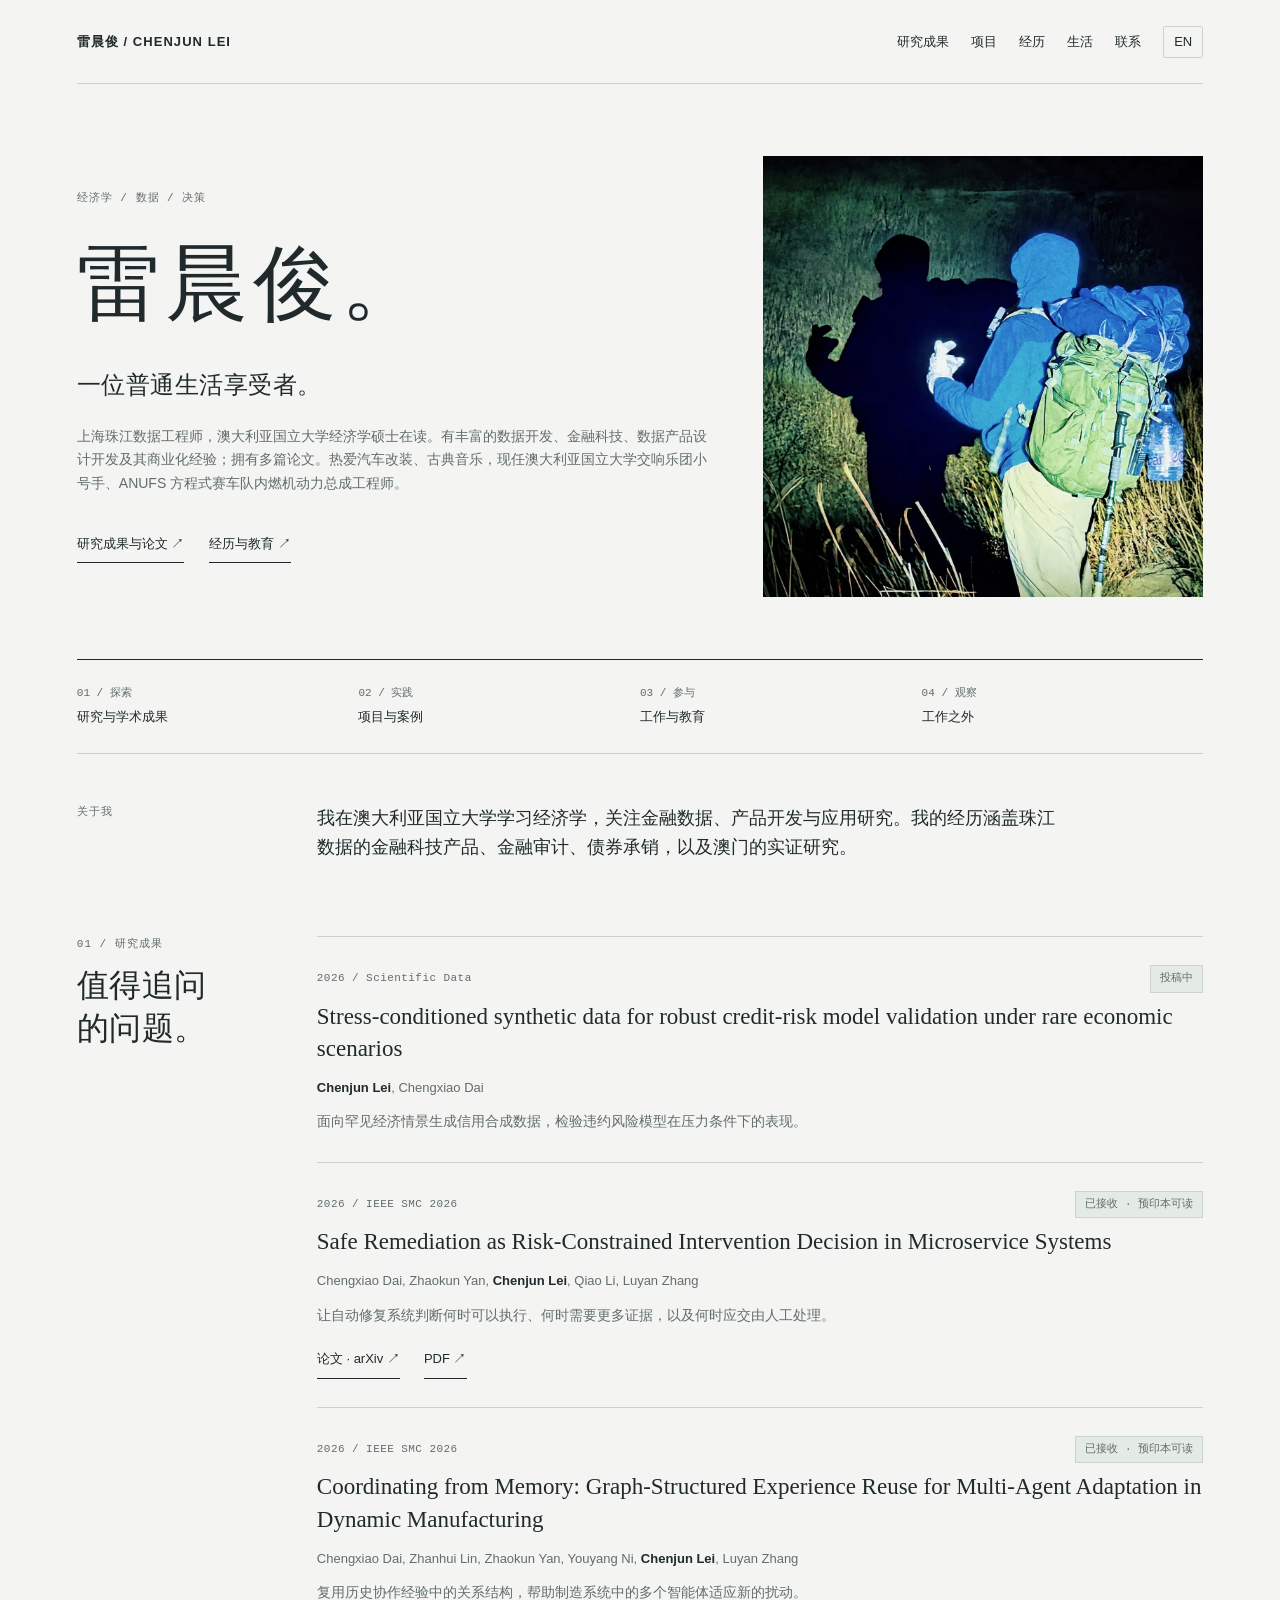
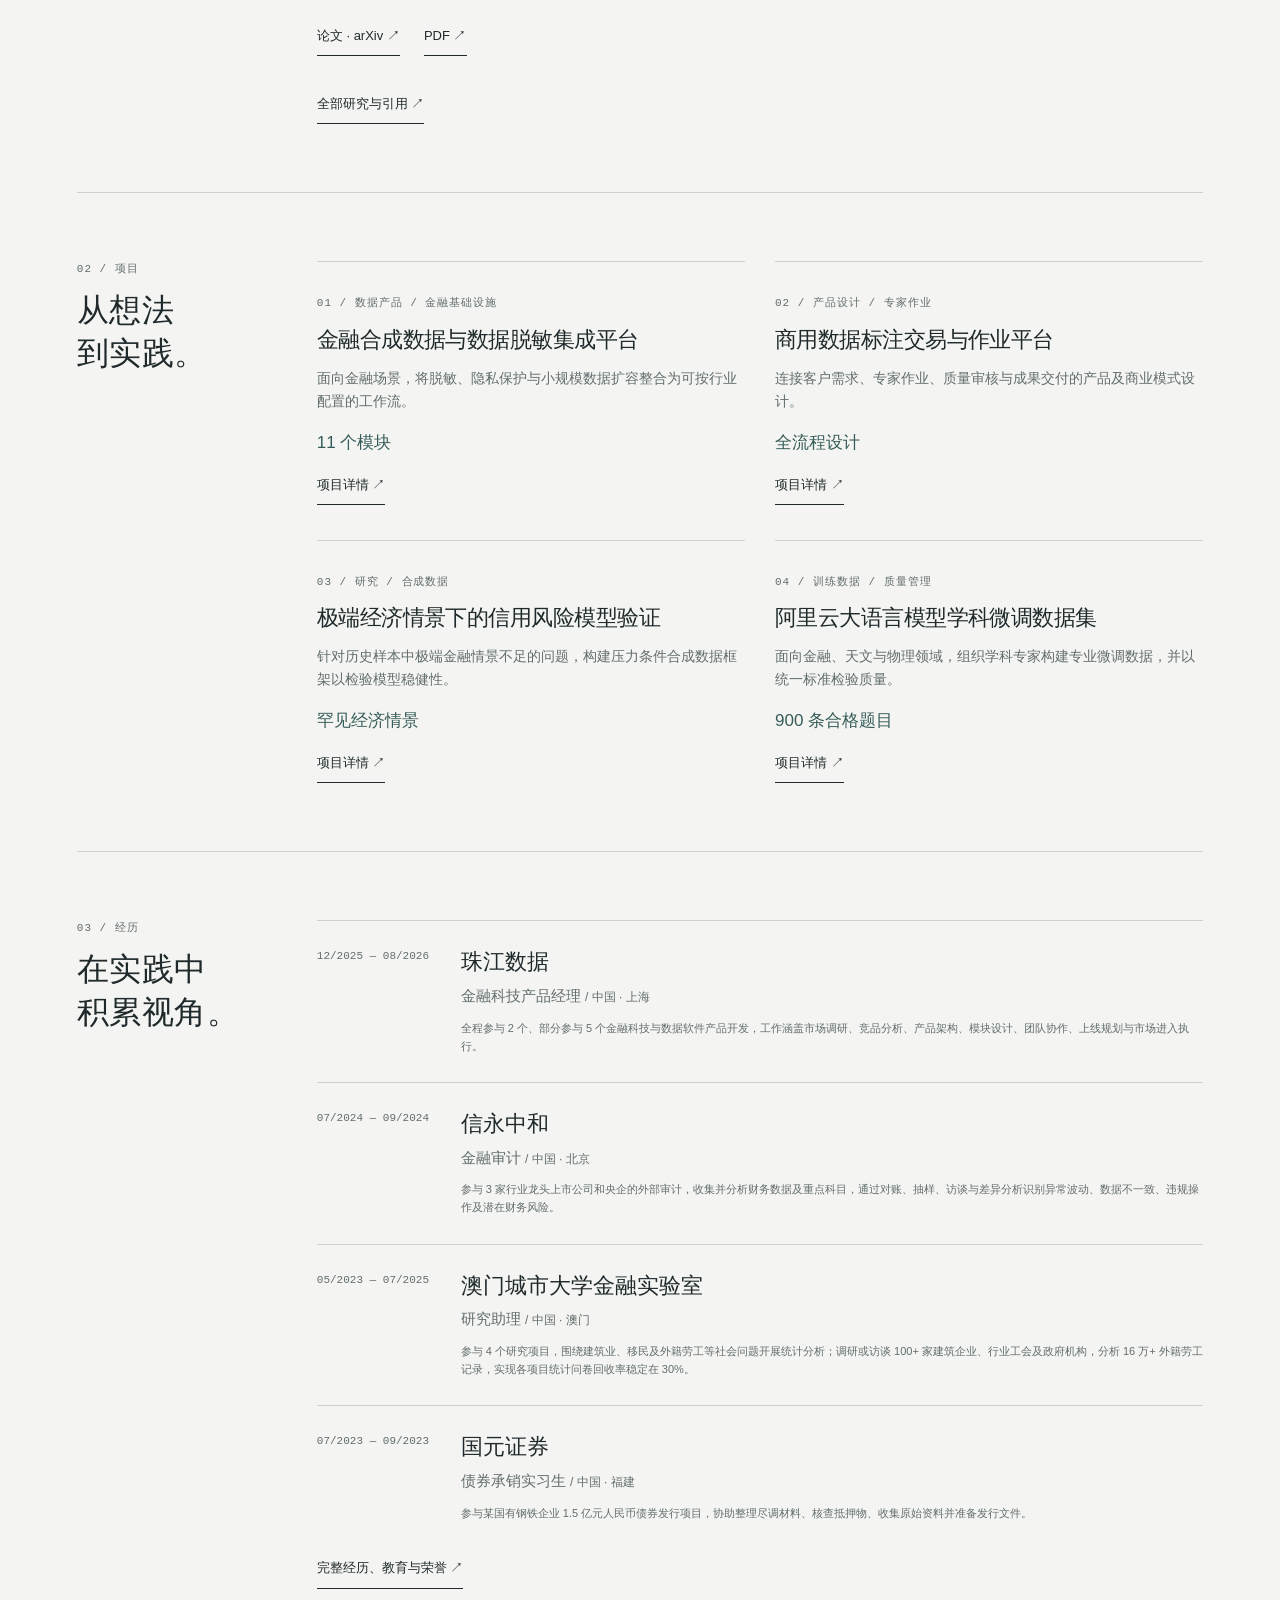
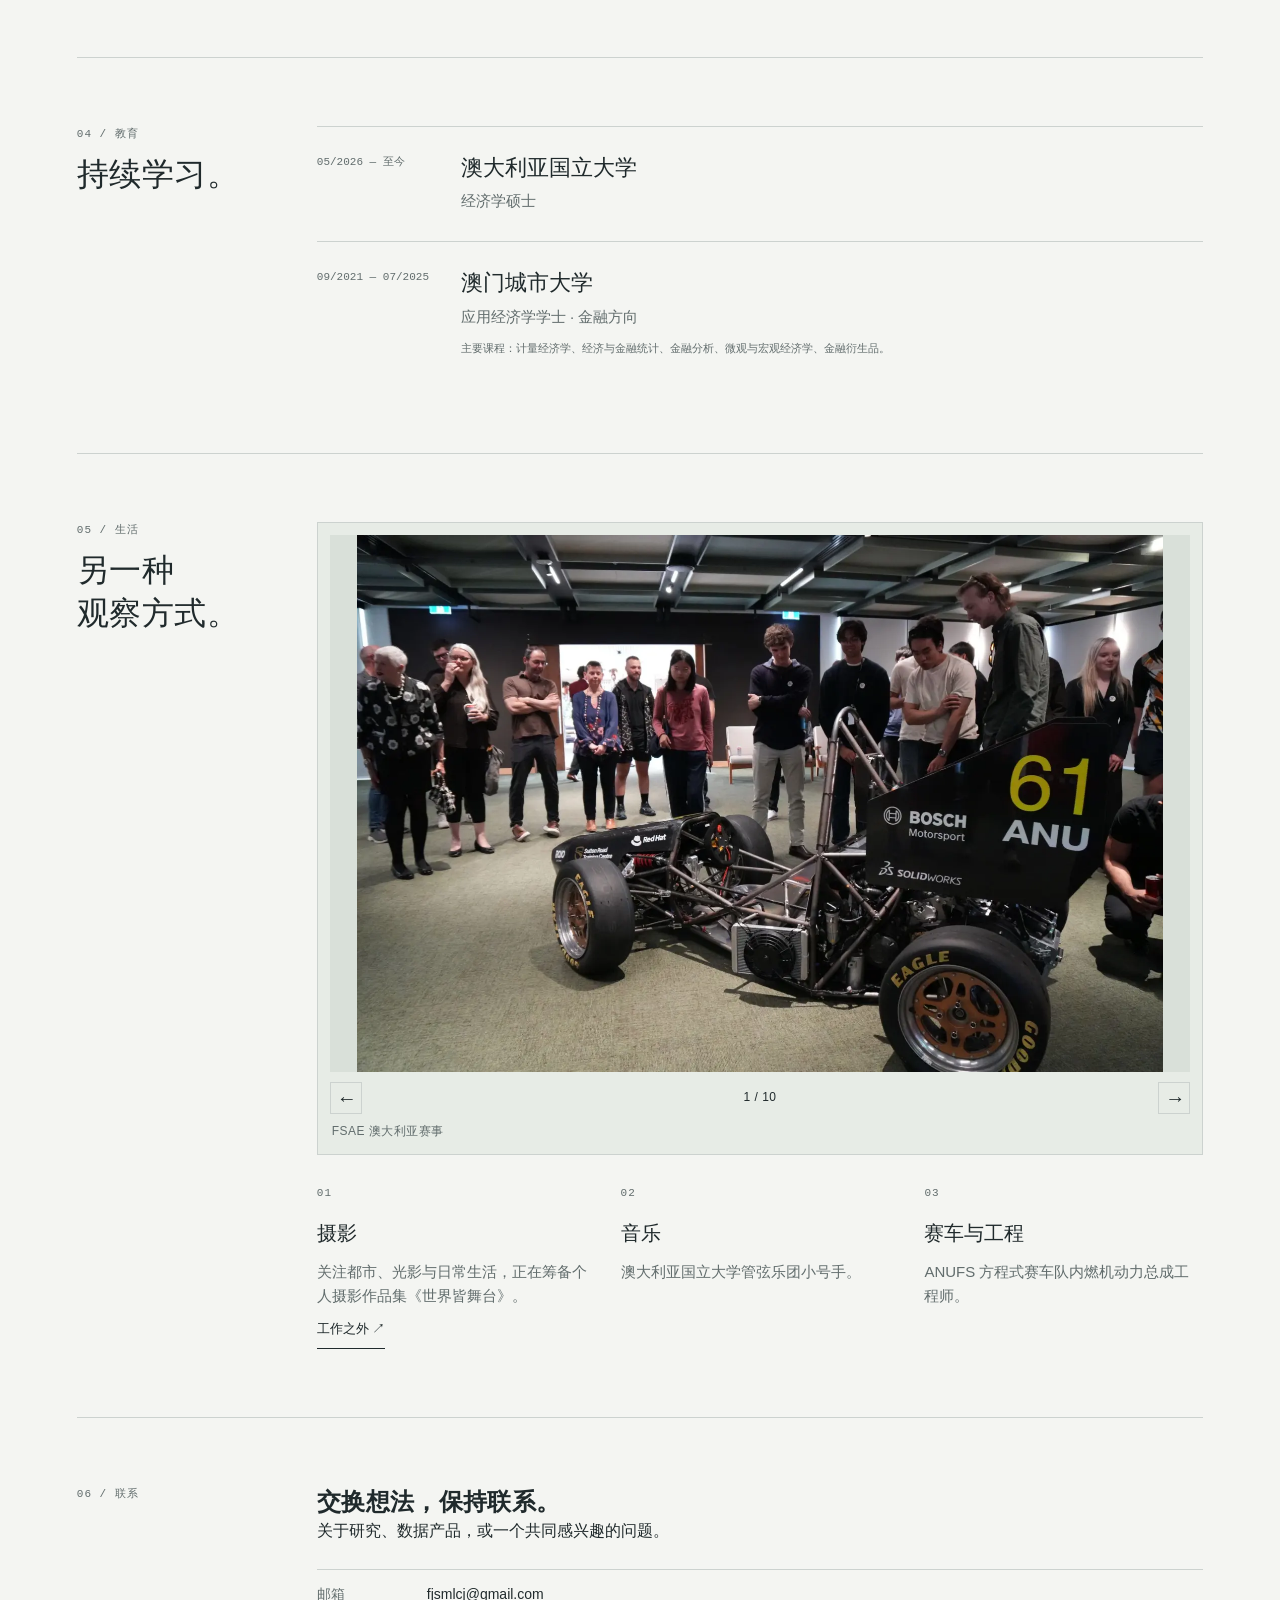
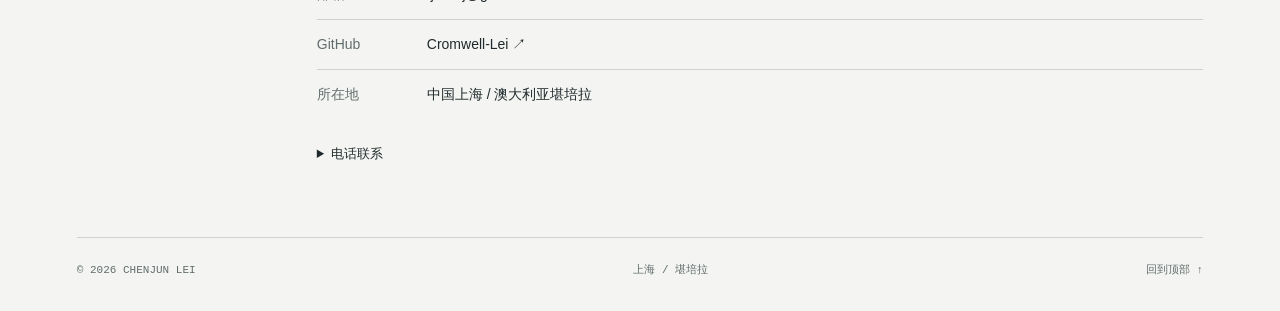
==== commit 66264afe: "Publish photography carousel with ten captions" ====
--- a/zh/index.html
+++ b/zh/index.html
@@ -6,4 +6,4 @@
 <link rel="icon" href="../assets/icons/favicon.svg" type="image/svg+xml"><link rel="stylesheet" href="../css/style.css?v=5"><script defer src="../js/main.js?v=5"></script></head><body>
 <a class="skip-link" href="#main">跳至正文</a><header><a class="brand" href="./">雷晨俊 / CHENJUN LEI</a><nav aria-label="主导航"><a href="research.html">研究成果</a><a href="projects.html">项目</a><a href="experience.html">经历</a><a href="photography.html">生活</a><a href="index.html#lei-contact">联系</a><a class="language-switch" data-language-switch href="../" lang="en" hreflang="en" aria-label="Switch to English">EN</a></nav></header>
 <main id="main"><section class="hero" id="lei-top"><div><p class="kicker">经济学 / 数据 / 决策</p><h1>雷晨俊。</h1><p class="intro">一位普通生活享受者。</p><p class="role">上海珠江数据工程师，澳大利亚国立大学经济学硕士在读。有丰富的数据开发、金融科技、数据产品设计开发及其商业化经验；拥有多篇论文。热爱汽车改装、古典音乐，现任澳大利亚国立大学交响乐团小号手、ANUFS 方程式赛车队内燃机动力总成工程师。</p><div class="hero-links"><a class="text-link" href="research.html">研究成果与论文 ↗</a><a class="text-link" href="experience.html">经历与教育 ↗</a></div></div><figure class="hero-avatar"><img src="../assets/images/lei-avatar.webp" alt="堪培拉夜间徒步，两位徒步者的背影映着蓝绿色的夜光。" width="1254" height="1254"></figure></section><div class="index"><a href="#lei-research"><span>01 / 探索</span>研究与学术成果</a><a href="#lei-projects"><span>02 / 实践</span>项目与案例</a><a href="#lei-experience"><span>03 / 参与</span>工作与教育</a><a href="#lei-outside"><span>04 / 观察</span>工作之外</a></div><section class="about-strip"><p class="kicker">关于我</p><p>我在澳大利亚国立大学学习经济学，关注金融数据、产品开发与应用研究。我的经历涵盖珠江数据的金融科技产品、金融审计、债券承销，以及澳门的实证研究。</p></section><section class="chapter" id="lei-research"><div class="chapter-label"><p class="kicker">01 / 研究成果</p><h2>值得追问<br>的问题。</h2></div><div><article class="record publication" id="synstress"><div class="meta"><span>2026 / Scientific Data</span><span class="status">投稿中</span></div><h3 lang="en">Stress-conditioned synthetic data for robust credit-risk model validation under rare economic scenarios</h3><p class="authors"><strong>Chenjun Lei</strong>, Chengxiao Dai</p><p>面向罕见经济情景生成信用合成数据，检验违约风险模型在压力条件下的表现。</p></article><article class="record publication" id="safe-remediation"><div class="meta"><span>2026 / IEEE SMC 2026</span><span class="status">已接收 · 预印本可读</span></div><h3 lang="en"><a href="https://arxiv.org/abs/2607.20005">Safe Remediation as Risk-Constrained Intervention Decision in Microservice Systems</a></h3><p class="authors">Chengxiao Dai, Zhaokun Yan, <strong>Chenjun Lei</strong>, Qiao Li, Luyan Zhang</p><p>让自动修复系统判断何时可以执行、何时需要更多证据，以及何时应交由人工处理。</p><div class="paper-links"><a class="text-link" href="https://arxiv.org/abs/2607.20005">论文 · arXiv ↗</a><a class="text-link" href="https://arxiv.org/pdf/2607.20005">PDF ↗</a></div></article><article class="record publication" id="coordinating-memory"><div class="meta"><span>2026 / IEEE SMC 2026</span><span class="status">已接收 · 预印本可读</span></div><h3 lang="en"><a href="https://arxiv.org/abs/2607.19985">Coordinating from Memory: Graph-Structured Experience Reuse for Multi-Agent Adaptation in Dynamic Manufacturing</a></h3><p class="authors">Chengxiao Dai, Zhanhui Lin, Zhaokun Yan, Youyang Ni, <strong>Chenjun Lei</strong>, Luyan Zhang</p><p>复用历史协作经验中的关系结构，帮助制造系统中的多个智能体适应新的扰动。</p><div class="paper-links"><a class="text-link" href="https://arxiv.org/abs/2607.19985">论文 · arXiv ↗</a><a class="text-link" href="https://arxiv.org/pdf/2607.19985">PDF ↗</a></div></article><a class="text-link" href="research.html">全部研究与引用 ↗</a></div></section><section class="chapter" id="lei-projects"><div class="chapter-label"><p class="kicker">02 / 项目</p><h2>从想法<br>到实践。</h2></div><div><div class="project-grid"><article class="project"><p class="kicker">01 / 数据产品 / 金融基础设施</p><h3>金融合成数据与数据脱敏集成平台</h3><p>面向金融场景，将脱敏、隐私保护与小规模数据扩容整合为可按行业配置的工作流。</p><p class="project-metric">11 个模块</p><a class="text-link" href="projects.html#synthetic-platform">项目详情 ↗</a></article><article class="project"><p class="kicker">02 / 产品设计 / 专家作业</p><h3>商用数据标注交易与作业平台</h3><p>连接客户需求、专家作业、质量审核与成果交付的产品及商业模式设计。</p><p class="project-metric">全流程设计</p><a class="text-link" href="projects.html#annotation-platform">项目详情 ↗</a></article><article class="project"><p class="kicker">03 / 研究 / 合成数据</p><h3>极端经济情景下的信用风险模型验证</h3><p>针对历史样本中极端金融情景不足的问题，构建压力条件合成数据框架以检验模型稳健性。</p><p class="project-metric">罕见经济情景</p><a class="text-link" href="projects.html#credit-risk">项目详情 ↗</a></article><article class="project"><p class="kicker">04 / 训练数据 / 质量管理</p><h3>阿里云大语言模型学科微调数据集</h3><p>面向金融、天文与物理领域，组织学科专家构建专业微调数据，并以统一标准检验质量。</p><p class="project-metric">900 条合格题目</p><a class="text-link" href="projects.html#domain-datasets">项目详情 ↗</a></article></div></div></section><section class="chapter" id="lei-experience"><div class="chapter-label"><p class="kicker">03 / 经历</p><h2>在实践中<br>积累视角。</h2></div><div><article class="job"><span class="job-date">12/2025 — 08/2026</span><div><h3>珠江数据</h3><p>金融科技产品经理 <span class="job-location">/ 中国 · 上海</span></p><p class="job-note">全程参与 2 个、部分参与 5 个金融科技与数据软件产品开发，工作涵盖市场调研、竞品分析、产品架构、模块设计、团队协作、上线规划与市场进入执行。</p></div></article><article class="job"><span class="job-date">07/2024 — 09/2024</span><div><h3>信永中和</h3><p>金融审计 <span class="job-location">/ 中国 · 北京</span></p><p class="job-note">参与 3 家行业龙头上市公司和央企的外部审计，收集并分析财务数据及重点科目，通过对账、抽样、访谈与差异分析识别异常波动、数据不一致、违规操作及潜在财务风险。</p></div></article><article class="job"><span class="job-date">05/2023 — 07/2025</span><div><h3>澳门城市大学金融实验室</h3><p>研究助理 <span class="job-location">/ 中国 · 澳门</span></p><p class="job-note">参与 4 个研究项目，围绕建筑业、移民及外籍劳工等社会问题开展统计分析；调研或访谈 100+ 家建筑企业、行业工会及政府机构，分析 16 万+ 外籍劳工记录，实现各项目统计问卷回收率稳定在 30%。</p></div></article><article class="job"><span class="job-date">07/2023 — 09/2023</span><div><h3>国元证券</h3><p>债券承销实习生 <span class="job-location">/ 中国 · 福建</span></p><p class="job-note">参与某国有钢铁企业 1.5 亿元人民币债券发行项目，协助整理尽调材料、核查抵押物、收集原始资料并准备发行文件。</p></div></article><a class="text-link" href="experience.html">完整经历、教育与荣誉 ↗</a></div></section><section class="chapter" id="lei-education"><div class="chapter-label"><p class="kicker">04 / 教育</p><h2>持续学习。</h2></div><div><div class="job"><span class="job-date">05/2026 — 至今</span><div><h3>澳大利亚国立大学</h3><p>经济学硕士</p></div></div>
-    <div class="job"><span class="job-date">09/2021 — 07/2025</span><div><h3>澳门城市大学</h3><p>应用经济学学士 · 金融方向</p><p class="job-note">主要课程：计量经济学、经济与金融统计、金融分析、微观与宏观经济学、金融衍生品。</p></div></div></div></section><section class="chapter" id="lei-outside"><div class="chapter-label"><p class="kicker">05 / 生活</p><h2>另一种<br>观察方式。</h2></div><div><section class="photo-carousel" data-carousel aria-label="摄影作品轮播"><div class="carousel-viewport"><figure class="carousel-slide" data-carousel-slide data-caption="个人影集封面 · 世界皆舞台"><img src="../assets/images/world-stage-cover.webp" alt="个人影集《世界皆舞台》封面：堪培拉湖畔照片，叠加手写标题与初音未来插画。" width="1536" height="1024" loading="lazy"></figure></div><div class="carousel-controls"><button type="button" data-carousel-prev aria-label="上一张照片" disabled>←</button><p class="carousel-count" data-carousel-count aria-live="polite">1 / 1</p><button type="button" data-carousel-next aria-label="下一张照片" disabled>→</button></div><p class="carousel-caption" data-carousel-caption>个人影集封面 · 世界皆舞台</p></section><div class="interest-notes"><article><p class="kicker">01</p><h3>摄影</h3><p>关注都市、光影与日常生活，正在筹备个人摄影作品集《世界皆舞台》。</p></article><article><p class="kicker">02</p><h3>音乐</h3><p>澳大利亚国立大学管弦乐团小号手。</p></article><article><p class="kicker">03</p><h3>赛车与工程</h3><p>ANUFS 方程式赛车队内燃机动力总成工程师。</p></article></div><a class="text-link" href="photography.html">工作之外 ↗</a></div></section><section class="chapter" id="lei-contact"><div class="chapter-label"><p class="kicker">06 / 联系</p></div><div><h2>交换想法，保持联系。</h2><p>关于研究、数据产品，或一个共同感兴趣的问题。</p><dl class="contact-list"><div><dt>邮箱</dt><dd><a href="mailto:fjsmlcj@gmail.com">fjsmlcj@gmail.com</a></dd></div><div><dt>GitHub</dt><dd><a href="https://github.com/Cromwell-Lei">Cromwell-Lei ↗</a></dd></div><div><dt>所在地</dt><dd>中国上海 / 澳大利亚堪培拉</dd></div></dl><details class="phone-details"><summary>电话联系</summary><p><a href="tel:+8619168655714">+86 19168655714</a> · <a href="tel:+61458020537">+61 458020537</a></p></details></div></section></main><footer><p>© <span data-year>2026</span> CHENJUN LEI</p><p>上海 / 堪培拉</p><a href="#main">回到顶部 ↑</a></footer></body></html>+    <div class="job"><span class="job-date">09/2021 — 07/2025</span><div><h3>澳门城市大学</h3><p>应用经济学学士 · 金融方向</p><p class="job-note">主要课程：计量经济学、经济与金融统计、金融分析、微观与宏观经济学、金融衍生品。</p></div></div></div></section><section class="chapter" id="lei-outside"><div class="chapter-label"><p class="kicker">05 / 生活</p><h2>另一种<br>观察方式。</h2></div><div><section class="photo-carousel" data-carousel aria-label="摄影作品轮播"><div class="carousel-viewport"><figure class="carousel-slide" data-carousel-slide data-caption="FSAE 澳大利亚赛事"><img src="../assets/photos/fsae-australasia.webp" alt="FSAE 澳大利亚赛事上的 ANU Formula Sport 赛车。" loading="lazy"></figure><figure class="carousel-slide" data-carousel-slide data-caption="坏日子里的快乐"><img src="../assets/photos/a-bad-days-happy.webp" alt="晴空下坐在秋千上的人。" loading="lazy"></figure><figure class="carousel-slide" data-carousel-slide data-caption="YAMAHA YTR200DT"><img src="../assets/photos/yamaha-ytr200dt.webp" alt="一支 YAMAHA YTR200DT 小号。" loading="lazy"></figure><figure class="carousel-slide" data-carousel-slide data-caption=""><img src="../assets/photos/bicycle.webp" alt="金色秋树下的一辆自行车。" loading="lazy"></figure><figure class="carousel-slide" data-carousel-slide data-caption="台北，台湾"><img src="../assets/photos/taipei-taiwan.webp" alt="透过飞机舷窗看到的台湾旗帜。" loading="lazy"></figure><figure class="carousel-slide" data-carousel-slide data-caption="中国三明"><img src="../assets/photos/sanming-china.webp" alt="中国三明的夜间街景。" loading="lazy"></figure><figure class="carousel-slide" data-carousel-slide data-caption="新加坡滨海湾"><img src="../assets/photos/marina-bay-singapore.webp" alt="新加坡滨海湾的日落。" loading="lazy"></figure><figure class="carousel-slide" data-carousel-slide data-caption="日本富士山"><img src="../assets/photos/fuji-japan.webp" alt="日本富士山顶的标志碑。" loading="lazy"></figure><figure class="carousel-slide" data-carousel-slide data-caption="澳大利亚堪培拉"><img src="../assets/photos/canberra-australia.webp" alt="堪培拉伯利·格里芬湖畔的一辆自行车。" loading="lazy"></figure><figure class="carousel-slide" data-carousel-slide data-caption="澳门城市大学的某一天"><img src="../assets/photos/cityu-macau.webp" alt="晚阳穿过澳门城市大学楼梯间。" loading="lazy"></figure></div><div class="carousel-controls"><button type="button" data-carousel-prev aria-label="上一张照片">←</button><p class="carousel-count" data-carousel-count aria-live="polite">1 / 10</p><button type="button" data-carousel-next aria-label="下一张照片">→</button></div><p class="carousel-caption" data-carousel-caption>FSAE 澳大利亚赛事</p></section><div class="interest-notes"><article><p class="kicker">01</p><h3>摄影</h3><p>关注都市、光影与日常生活，正在筹备个人摄影作品集《世界皆舞台》。</p></article><article><p class="kicker">02</p><h3>音乐</h3><p>澳大利亚国立大学管弦乐团小号手。</p></article><article><p class="kicker">03</p><h3>赛车与工程</h3><p>ANUFS 方程式赛车队内燃机动力总成工程师。</p></article></div><a class="text-link" href="photography.html">工作之外 ↗</a></div></section><section class="chapter" id="lei-contact"><div class="chapter-label"><p class="kicker">06 / 联系</p></div><div><h2>交换想法，保持联系。</h2><p>关于研究、数据产品，或一个共同感兴趣的问题。</p><dl class="contact-list"><div><dt>邮箱</dt><dd><a href="mailto:fjsmlcj@gmail.com">fjsmlcj@gmail.com</a></dd></div><div><dt>GitHub</dt><dd><a href="https://github.com/Cromwell-Lei">Cromwell-Lei ↗</a></dd></div><div><dt>所在地</dt><dd>中国上海 / 澳大利亚堪培拉</dd></div></dl><details class="phone-details"><summary>电话联系</summary><p><a href="tel:+8619168655714">+86 19168655714</a> · <a href="tel:+61458020537">+61 458020537</a></p></details></div></section></main><footer><p>© <span data-year>2026</span> CHENJUN LEI</p><p>上海 / 堪培拉</p><a href="#main">回到顶部 ↑</a></footer></body></html>
--- a/css/style.css
+++ b/css/style.css
@@ -1055,8 +1055,9 @@
 body .photo-carousel{margin:0 0 30px;border:1px solid var(--rule);padding:12px;background:#e7ece6}
 body .carousel-viewport{position:relative;overflow:hidden;background:#d9e0d9}
 body .carousel-slide{display:none;margin:0}
+body .photo-carousel:not(.is-ready) .carousel-slide:first-child{display:block}
 body .carousel-slide.is-active{display:block}
-body .carousel-slide img{display:block;width:100%;height:auto;aspect-ratio:3/2;object-fit:cover}
+body .carousel-slide img{display:block;width:100%;height:clamp(310px,42vw,560px);object-fit:contain;margin:auto}
 body .carousel-controls{display:flex;align-items:center;justify-content:space-between;margin-top:10px}
 body .carousel-controls button{display:grid;place-items:center;width:32px;height:32px;border:1px solid var(--rule);background:transparent;color:var(--ink);font:20px/1 Arial,sans-serif;cursor:pointer}
 body .carousel-controls button:disabled{opacity:.35;cursor:not-allowed}
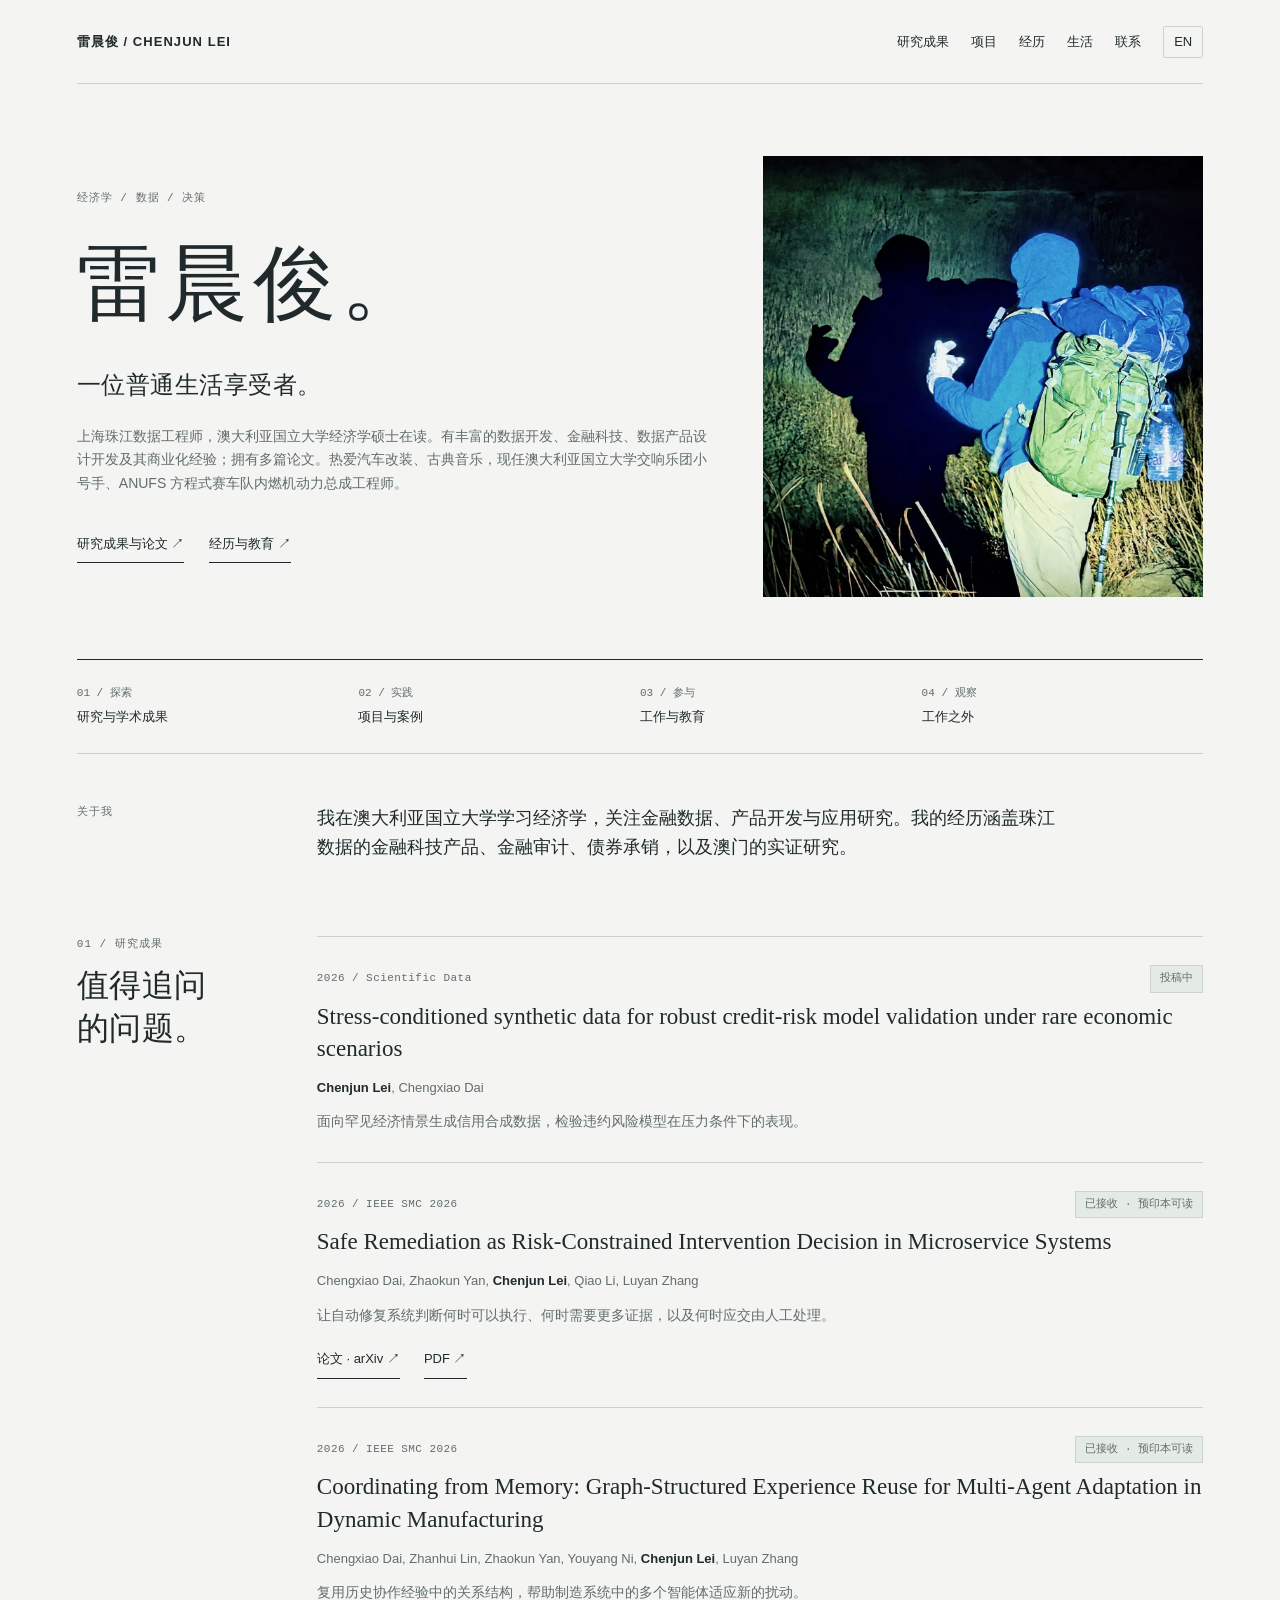
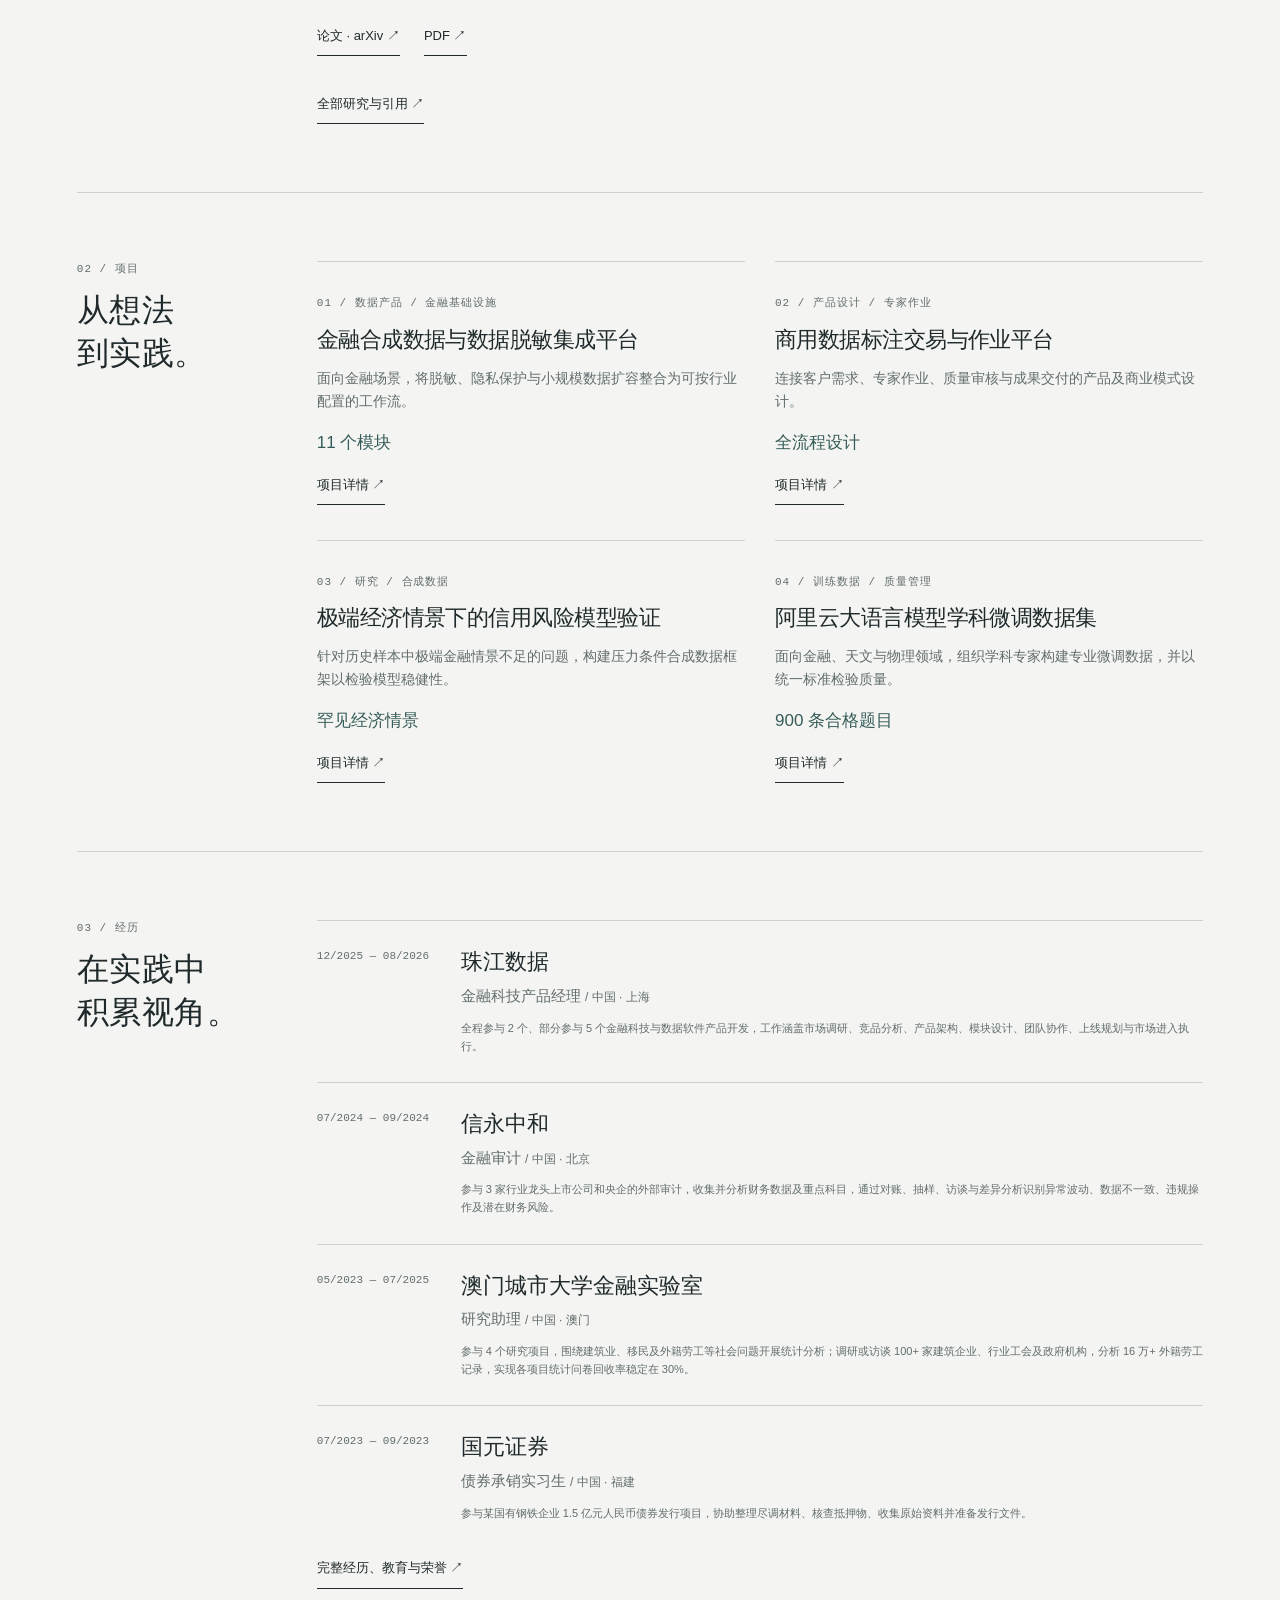
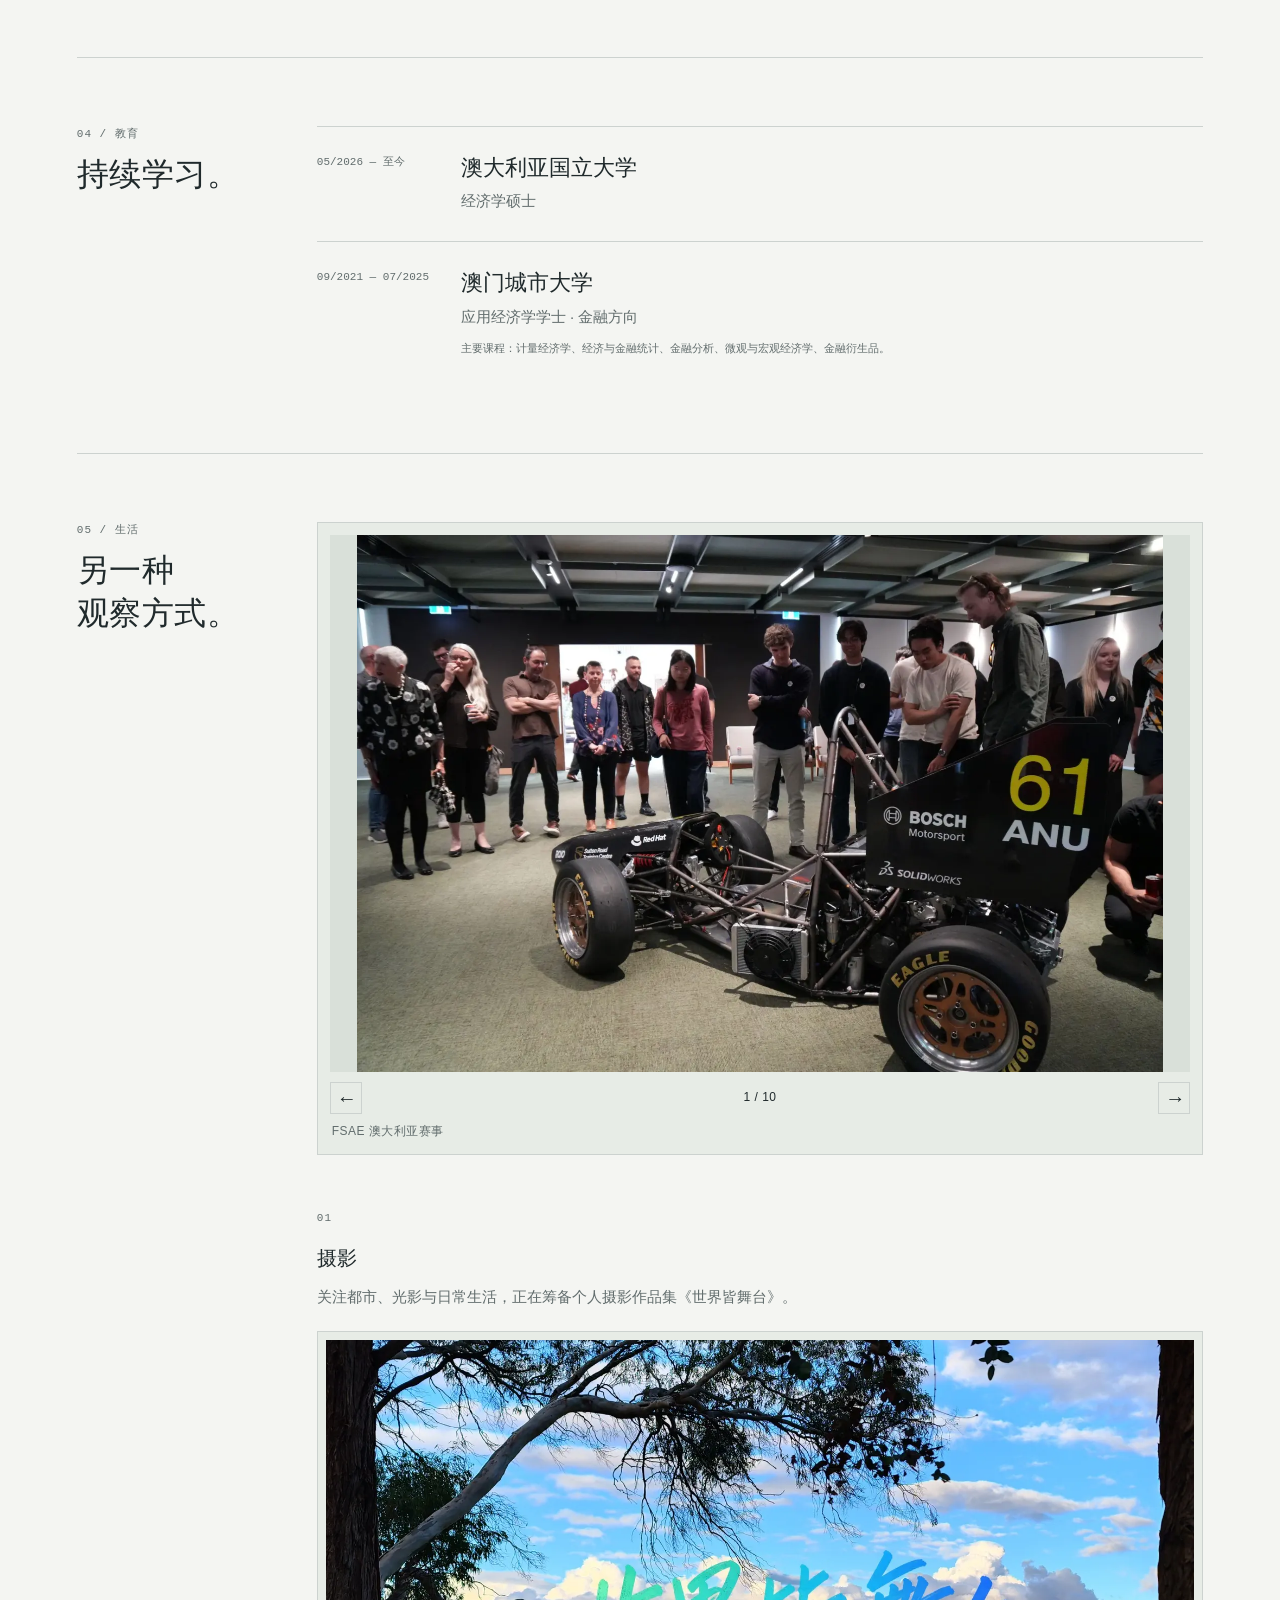
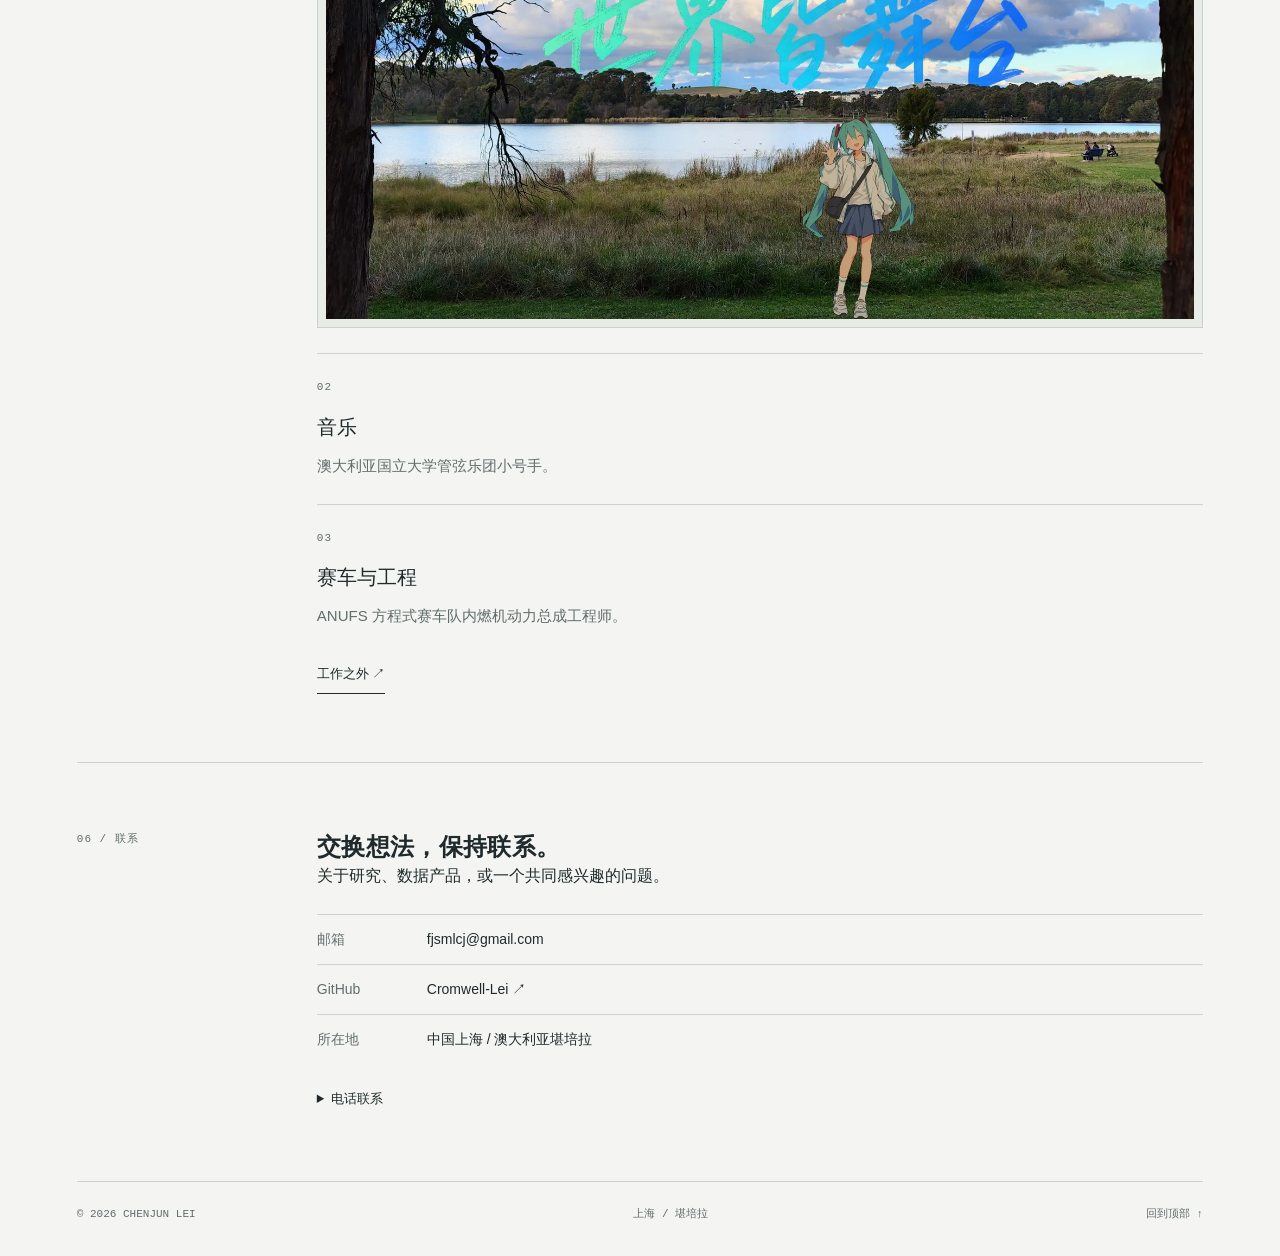
==== commit f77b251f: "Add photobook cover and stack interest modules" ====
--- a/zh/index.html
+++ b/zh/index.html
@@ -6,4 +6,4 @@
 <link rel="icon" href="../assets/icons/favicon.svg" type="image/svg+xml"><link rel="stylesheet" href="../css/style.css?v=5"><script defer src="../js/main.js?v=5"></script></head><body>
 <a class="skip-link" href="#main">跳至正文</a><header><a class="brand" href="./">雷晨俊 / CHENJUN LEI</a><nav aria-label="主导航"><a href="research.html">研究成果</a><a href="projects.html">项目</a><a href="experience.html">经历</a><a href="photography.html">生活</a><a href="index.html#lei-contact">联系</a><a class="language-switch" data-language-switch href="../" lang="en" hreflang="en" aria-label="Switch to English">EN</a></nav></header>
 <main id="main"><section class="hero" id="lei-top"><div><p class="kicker">经济学 / 数据 / 决策</p><h1>雷晨俊。</h1><p class="intro">一位普通生活享受者。</p><p class="role">上海珠江数据工程师，澳大利亚国立大学经济学硕士在读。有丰富的数据开发、金融科技、数据产品设计开发及其商业化经验；拥有多篇论文。热爱汽车改装、古典音乐，现任澳大利亚国立大学交响乐团小号手、ANUFS 方程式赛车队内燃机动力总成工程师。</p><div class="hero-links"><a class="text-link" href="research.html">研究成果与论文 ↗</a><a class="text-link" href="experience.html">经历与教育 ↗</a></div></div><figure class="hero-avatar"><img src="../assets/images/lei-avatar.webp" alt="堪培拉夜间徒步，两位徒步者的背影映着蓝绿色的夜光。" width="1254" height="1254"></figure></section><div class="index"><a href="#lei-research"><span>01 / 探索</span>研究与学术成果</a><a href="#lei-projects"><span>02 / 实践</span>项目与案例</a><a href="#lei-experience"><span>03 / 参与</span>工作与教育</a><a href="#lei-outside"><span>04 / 观察</span>工作之外</a></div><section class="about-strip"><p class="kicker">关于我</p><p>我在澳大利亚国立大学学习经济学，关注金融数据、产品开发与应用研究。我的经历涵盖珠江数据的金融科技产品、金融审计、债券承销，以及澳门的实证研究。</p></section><section class="chapter" id="lei-research"><div class="chapter-label"><p class="kicker">01 / 研究成果</p><h2>值得追问<br>的问题。</h2></div><div><article class="record publication" id="synstress"><div class="meta"><span>2026 / Scientific Data</span><span class="status">投稿中</span></div><h3 lang="en">Stress-conditioned synthetic data for robust credit-risk model validation under rare economic scenarios</h3><p class="authors"><strong>Chenjun Lei</strong>, Chengxiao Dai</p><p>面向罕见经济情景生成信用合成数据，检验违约风险模型在压力条件下的表现。</p></article><article class="record publication" id="safe-remediation"><div class="meta"><span>2026 / IEEE SMC 2026</span><span class="status">已接收 · 预印本可读</span></div><h3 lang="en"><a href="https://arxiv.org/abs/2607.20005">Safe Remediation as Risk-Constrained Intervention Decision in Microservice Systems</a></h3><p class="authors">Chengxiao Dai, Zhaokun Yan, <strong>Chenjun Lei</strong>, Qiao Li, Luyan Zhang</p><p>让自动修复系统判断何时可以执行、何时需要更多证据，以及何时应交由人工处理。</p><div class="paper-links"><a class="text-link" href="https://arxiv.org/abs/2607.20005">论文 · arXiv ↗</a><a class="text-link" href="https://arxiv.org/pdf/2607.20005">PDF ↗</a></div></article><article class="record publication" id="coordinating-memory"><div class="meta"><span>2026 / IEEE SMC 2026</span><span class="status">已接收 · 预印本可读</span></div><h3 lang="en"><a href="https://arxiv.org/abs/2607.19985">Coordinating from Memory: Graph-Structured Experience Reuse for Multi-Agent Adaptation in Dynamic Manufacturing</a></h3><p class="authors">Chengxiao Dai, Zhanhui Lin, Zhaokun Yan, Youyang Ni, <strong>Chenjun Lei</strong>, Luyan Zhang</p><p>复用历史协作经验中的关系结构，帮助制造系统中的多个智能体适应新的扰动。</p><div class="paper-links"><a class="text-link" href="https://arxiv.org/abs/2607.19985">论文 · arXiv ↗</a><a class="text-link" href="https://arxiv.org/pdf/2607.19985">PDF ↗</a></div></article><a class="text-link" href="research.html">全部研究与引用 ↗</a></div></section><section class="chapter" id="lei-projects"><div class="chapter-label"><p class="kicker">02 / 项目</p><h2>从想法<br>到实践。</h2></div><div><div class="project-grid"><article class="project"><p class="kicker">01 / 数据产品 / 金融基础设施</p><h3>金融合成数据与数据脱敏集成平台</h3><p>面向金融场景，将脱敏、隐私保护与小规模数据扩容整合为可按行业配置的工作流。</p><p class="project-metric">11 个模块</p><a class="text-link" href="projects.html#synthetic-platform">项目详情 ↗</a></article><article class="project"><p class="kicker">02 / 产品设计 / 专家作业</p><h3>商用数据标注交易与作业平台</h3><p>连接客户需求、专家作业、质量审核与成果交付的产品及商业模式设计。</p><p class="project-metric">全流程设计</p><a class="text-link" href="projects.html#annotation-platform">项目详情 ↗</a></article><article class="project"><p class="kicker">03 / 研究 / 合成数据</p><h3>极端经济情景下的信用风险模型验证</h3><p>针对历史样本中极端金融情景不足的问题，构建压力条件合成数据框架以检验模型稳健性。</p><p class="project-metric">罕见经济情景</p><a class="text-link" href="projects.html#credit-risk">项目详情 ↗</a></article><article class="project"><p class="kicker">04 / 训练数据 / 质量管理</p><h3>阿里云大语言模型学科微调数据集</h3><p>面向金融、天文与物理领域，组织学科专家构建专业微调数据，并以统一标准检验质量。</p><p class="project-metric">900 条合格题目</p><a class="text-link" href="projects.html#domain-datasets">项目详情 ↗</a></article></div></div></section><section class="chapter" id="lei-experience"><div class="chapter-label"><p class="kicker">03 / 经历</p><h2>在实践中<br>积累视角。</h2></div><div><article class="job"><span class="job-date">12/2025 — 08/2026</span><div><h3>珠江数据</h3><p>金融科技产品经理 <span class="job-location">/ 中国 · 上海</span></p><p class="job-note">全程参与 2 个、部分参与 5 个金融科技与数据软件产品开发，工作涵盖市场调研、竞品分析、产品架构、模块设计、团队协作、上线规划与市场进入执行。</p></div></article><article class="job"><span class="job-date">07/2024 — 09/2024</span><div><h3>信永中和</h3><p>金融审计 <span class="job-location">/ 中国 · 北京</span></p><p class="job-note">参与 3 家行业龙头上市公司和央企的外部审计，收集并分析财务数据及重点科目，通过对账、抽样、访谈与差异分析识别异常波动、数据不一致、违规操作及潜在财务风险。</p></div></article><article class="job"><span class="job-date">05/2023 — 07/2025</span><div><h3>澳门城市大学金融实验室</h3><p>研究助理 <span class="job-location">/ 中国 · 澳门</span></p><p class="job-note">参与 4 个研究项目，围绕建筑业、移民及外籍劳工等社会问题开展统计分析；调研或访谈 100+ 家建筑企业、行业工会及政府机构，分析 16 万+ 外籍劳工记录，实现各项目统计问卷回收率稳定在 30%。</p></div></article><article class="job"><span class="job-date">07/2023 — 09/2023</span><div><h3>国元证券</h3><p>债券承销实习生 <span class="job-location">/ 中国 · 福建</span></p><p class="job-note">参与某国有钢铁企业 1.5 亿元人民币债券发行项目，协助整理尽调材料、核查抵押物、收集原始资料并准备发行文件。</p></div></article><a class="text-link" href="experience.html">完整经历、教育与荣誉 ↗</a></div></section><section class="chapter" id="lei-education"><div class="chapter-label"><p class="kicker">04 / 教育</p><h2>持续学习。</h2></div><div><div class="job"><span class="job-date">05/2026 — 至今</span><div><h3>澳大利亚国立大学</h3><p>经济学硕士</p></div></div>
-    <div class="job"><span class="job-date">09/2021 — 07/2025</span><div><h3>澳门城市大学</h3><p>应用经济学学士 · 金融方向</p><p class="job-note">主要课程：计量经济学、经济与金融统计、金融分析、微观与宏观经济学、金融衍生品。</p></div></div></div></section><section class="chapter" id="lei-outside"><div class="chapter-label"><p class="kicker">05 / 生活</p><h2>另一种<br>观察方式。</h2></div><div><section class="photo-carousel" data-carousel aria-label="摄影作品轮播"><div class="carousel-viewport"><figure class="carousel-slide" data-carousel-slide data-caption="FSAE 澳大利亚赛事"><img src="../assets/photos/fsae-australasia.webp" alt="FSAE 澳大利亚赛事上的 ANU Formula Sport 赛车。" loading="lazy"></figure><figure class="carousel-slide" data-carousel-slide data-caption="坏日子里的快乐"><img src="../assets/photos/a-bad-days-happy.webp" alt="晴空下坐在秋千上的人。" loading="lazy"></figure><figure class="carousel-slide" data-carousel-slide data-caption="YAMAHA YTR200DT"><img src="../assets/photos/yamaha-ytr200dt.webp" alt="一支 YAMAHA YTR200DT 小号。" loading="lazy"></figure><figure class="carousel-slide" data-carousel-slide data-caption=""><img src="../assets/photos/bicycle.webp" alt="金色秋树下的一辆自行车。" loading="lazy"></figure><figure class="carousel-slide" data-carousel-slide data-caption="台北，台湾"><img src="../assets/photos/taipei-taiwan.webp" alt="透过飞机舷窗看到的台湾旗帜。" loading="lazy"></figure><figure class="carousel-slide" data-carousel-slide data-caption="中国三明"><img src="../assets/photos/sanming-china.webp" alt="中国三明的夜间街景。" loading="lazy"></figure><figure class="carousel-slide" data-carousel-slide data-caption="新加坡滨海湾"><img src="../assets/photos/marina-bay-singapore.webp" alt="新加坡滨海湾的日落。" loading="lazy"></figure><figure class="carousel-slide" data-carousel-slide data-caption="日本富士山"><img src="../assets/photos/fuji-japan.webp" alt="日本富士山顶的标志碑。" loading="lazy"></figure><figure class="carousel-slide" data-carousel-slide data-caption="澳大利亚堪培拉"><img src="../assets/photos/canberra-australia.webp" alt="堪培拉伯利·格里芬湖畔的一辆自行车。" loading="lazy"></figure><figure class="carousel-slide" data-carousel-slide data-caption="澳门城市大学的某一天"><img src="../assets/photos/cityu-macau.webp" alt="晚阳穿过澳门城市大学楼梯间。" loading="lazy"></figure></div><div class="carousel-controls"><button type="button" data-carousel-prev aria-label="上一张照片">←</button><p class="carousel-count" data-carousel-count aria-live="polite">1 / 10</p><button type="button" data-carousel-next aria-label="下一张照片">→</button></div><p class="carousel-caption" data-carousel-caption>FSAE 澳大利亚赛事</p></section><div class="interest-notes"><article><p class="kicker">01</p><h3>摄影</h3><p>关注都市、光影与日常生活，正在筹备个人摄影作品集《世界皆舞台》。</p></article><article><p class="kicker">02</p><h3>音乐</h3><p>澳大利亚国立大学管弦乐团小号手。</p></article><article><p class="kicker">03</p><h3>赛车与工程</h3><p>ANUFS 方程式赛车队内燃机动力总成工程师。</p></article></div><a class="text-link" href="photography.html">工作之外 ↗</a></div></section><section class="chapter" id="lei-contact"><div class="chapter-label"><p class="kicker">06 / 联系</p></div><div><h2>交换想法，保持联系。</h2><p>关于研究、数据产品，或一个共同感兴趣的问题。</p><dl class="contact-list"><div><dt>邮箱</dt><dd><a href="mailto:fjsmlcj@gmail.com">fjsmlcj@gmail.com</a></dd></div><div><dt>GitHub</dt><dd><a href="https://github.com/Cromwell-Lei">Cromwell-Lei ↗</a></dd></div><div><dt>所在地</dt><dd>中国上海 / 澳大利亚堪培拉</dd></div></dl><details class="phone-details"><summary>电话联系</summary><p><a href="tel:+8619168655714">+86 19168655714</a> · <a href="tel:+61458020537">+61 458020537</a></p></details></div></section></main><footer><p>© <span data-year>2026</span> CHENJUN LEI</p><p>上海 / 堪培拉</p><a href="#main">回到顶部 ↑</a></footer></body></html>+    <div class="job"><span class="job-date">09/2021 — 07/2025</span><div><h3>澳门城市大学</h3><p>应用经济学学士 · 金融方向</p><p class="job-note">主要课程：计量经济学、经济与金融统计、金融分析、微观与宏观经济学、金融衍生品。</p></div></div></div></section><section class="chapter" id="lei-outside"><div class="chapter-label"><p class="kicker">05 / 生活</p><h2>另一种<br>观察方式。</h2></div><div><section class="photo-carousel" data-carousel aria-label="摄影作品轮播"><div class="carousel-viewport"><figure class="carousel-slide" data-carousel-slide data-caption="FSAE 澳大利亚赛事"><img src="../assets/photos/fsae-australasia.webp" alt="FSAE 澳大利亚赛事上的 ANU Formula Sport 赛车。" loading="lazy"></figure><figure class="carousel-slide" data-carousel-slide data-caption="坏日子里的快乐"><img src="../assets/photos/a-bad-days-happy.webp" alt="晴空下坐在秋千上的人。" loading="lazy"></figure><figure class="carousel-slide" data-carousel-slide data-caption="YAMAHA YTR200DT"><img src="../assets/photos/yamaha-ytr200dt.webp" alt="一支 YAMAHA YTR200DT 小号。" loading="lazy"></figure><figure class="carousel-slide" data-carousel-slide data-caption=""><img src="../assets/photos/bicycle.webp" alt="金色秋树下的一辆自行车。" loading="lazy"></figure><figure class="carousel-slide" data-carousel-slide data-caption="台北，台湾"><img src="../assets/photos/taipei-taiwan.webp" alt="透过飞机舷窗看到的台湾旗帜。" loading="lazy"></figure><figure class="carousel-slide" data-carousel-slide data-caption="中国三明"><img src="../assets/photos/sanming-china.webp" alt="中国三明的夜间街景。" loading="lazy"></figure><figure class="carousel-slide" data-carousel-slide data-caption="新加坡滨海湾"><img src="../assets/photos/marina-bay-singapore.webp" alt="新加坡滨海湾的日落。" loading="lazy"></figure><figure class="carousel-slide" data-carousel-slide data-caption="日本富士山"><img src="../assets/photos/fuji-japan.webp" alt="日本富士山顶的标志碑。" loading="lazy"></figure><figure class="carousel-slide" data-carousel-slide data-caption="澳大利亚堪培拉"><img src="../assets/photos/canberra-australia.webp" alt="堪培拉伯利·格里芬湖畔的一辆自行车。" loading="lazy"></figure><figure class="carousel-slide" data-carousel-slide data-caption="澳门城市大学的某一天"><img src="../assets/photos/cityu-macau.webp" alt="晚阳穿过澳门城市大学楼梯间。" loading="lazy"></figure></div><div class="carousel-controls"><button type="button" data-carousel-prev aria-label="上一张照片">←</button><p class="carousel-count" data-carousel-count aria-live="polite">1 / 10</p><button type="button" data-carousel-next aria-label="下一张照片">→</button></div><p class="carousel-caption" data-carousel-caption>FSAE 澳大利亚赛事</p></section><div class="interest-notes"><article><p class="kicker">01</p><h3>摄影</h3><p>关注都市、光影与日常生活，正在筹备个人摄影作品集《世界皆舞台》。</p><figure class="interest-feature"><img src="../assets/images/world-stage-photobook.webp" alt="个人影集《世界皆舞台》封面。" width="1600" height="1200" loading="lazy"></figure></article><article><p class="kicker">02</p><h3>音乐</h3><p>澳大利亚国立大学管弦乐团小号手。</p></article><article><p class="kicker">03</p><h3>赛车与工程</h3><p>ANUFS 方程式赛车队内燃机动力总成工程师。</p></article></div><a class="text-link" href="photography.html">工作之外 ↗</a></div></section><section class="chapter" id="lei-contact"><div class="chapter-label"><p class="kicker">06 / 联系</p></div><div><h2>交换想法，保持联系。</h2><p>关于研究、数据产品，或一个共同感兴趣的问题。</p><dl class="contact-list"><div><dt>邮箱</dt><dd><a href="mailto:fjsmlcj@gmail.com">fjsmlcj@gmail.com</a></dd></div><div><dt>GitHub</dt><dd><a href="https://github.com/Cromwell-Lei">Cromwell-Lei ↗</a></dd></div><div><dt>所在地</dt><dd>中国上海 / 澳大利亚堪培拉</dd></div></dl><details class="phone-details"><summary>电话联系</summary><p><a href="tel:+8619168655714">+86 19168655714</a> · <a href="tel:+61458020537">+61 458020537</a></p></details></div></section></main><footer><p>© <span data-year>2026</span> CHENJUN LEI</p><p>上海 / 堪培拉</p><a href="#main">回到顶部 ↑</a></footer></body></html>
--- a/css/style.css
+++ b/css/style.css
@@ -1041,8 +1041,12 @@
 body .skills-grid{display:grid;gap:24px}
 body .skills-grid h3,body .interest-notes h3{font-size:20px;font-weight:500;margin-bottom:10px}
 body .skills-grid p,body .interest-notes p:not(.kicker){font-size:15px;color:var(--muted)}
-body .interest-notes{display:grid;grid-template-columns:repeat(3,minmax(0,1fr));gap:25px}
+body .interest-notes{display:grid;grid-template-columns:1fr;gap:0}
+body .interest-notes article{padding:25px 0}
+body .interest-notes article+article{border-top:1px solid var(--rule)}
 body .interest-notes .kicker{margin-bottom:14px}
+body .interest-feature{margin:22px 0 0;border:1px solid var(--rule);background:#e7ece6;padding:8px}
+body .interest-feature img{display:block;width:100%;height:auto;aspect-ratio:3/2;object-fit:cover}
 body .photobook-note{background:#e7ece6;padding:50px;margin:20px 0 35px}
 body .photobook-note h2{font-family:Georgia,'Songti SC','SimSun',serif;font-size:clamp(32px,6vw,64px);font-weight:400;margin:24px 0}
 body .photobook-cover{margin:28px 0 8px}
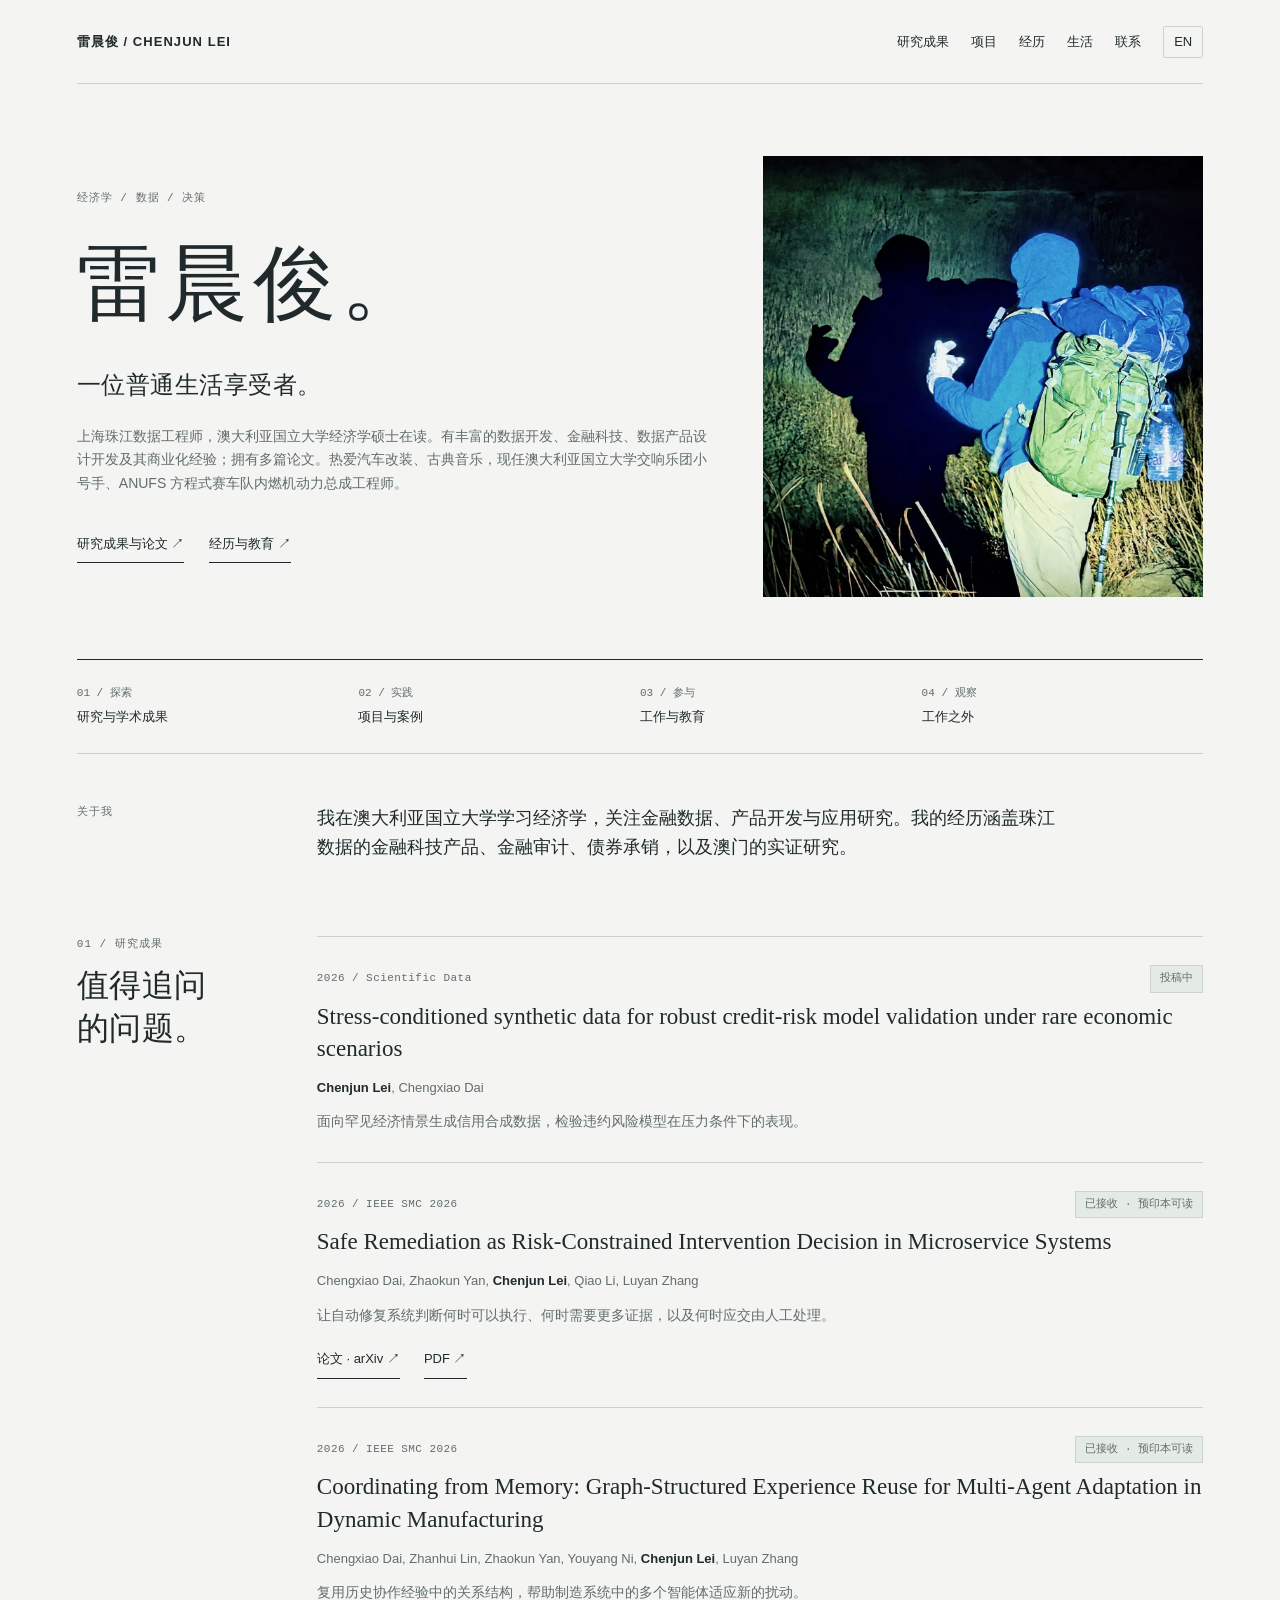
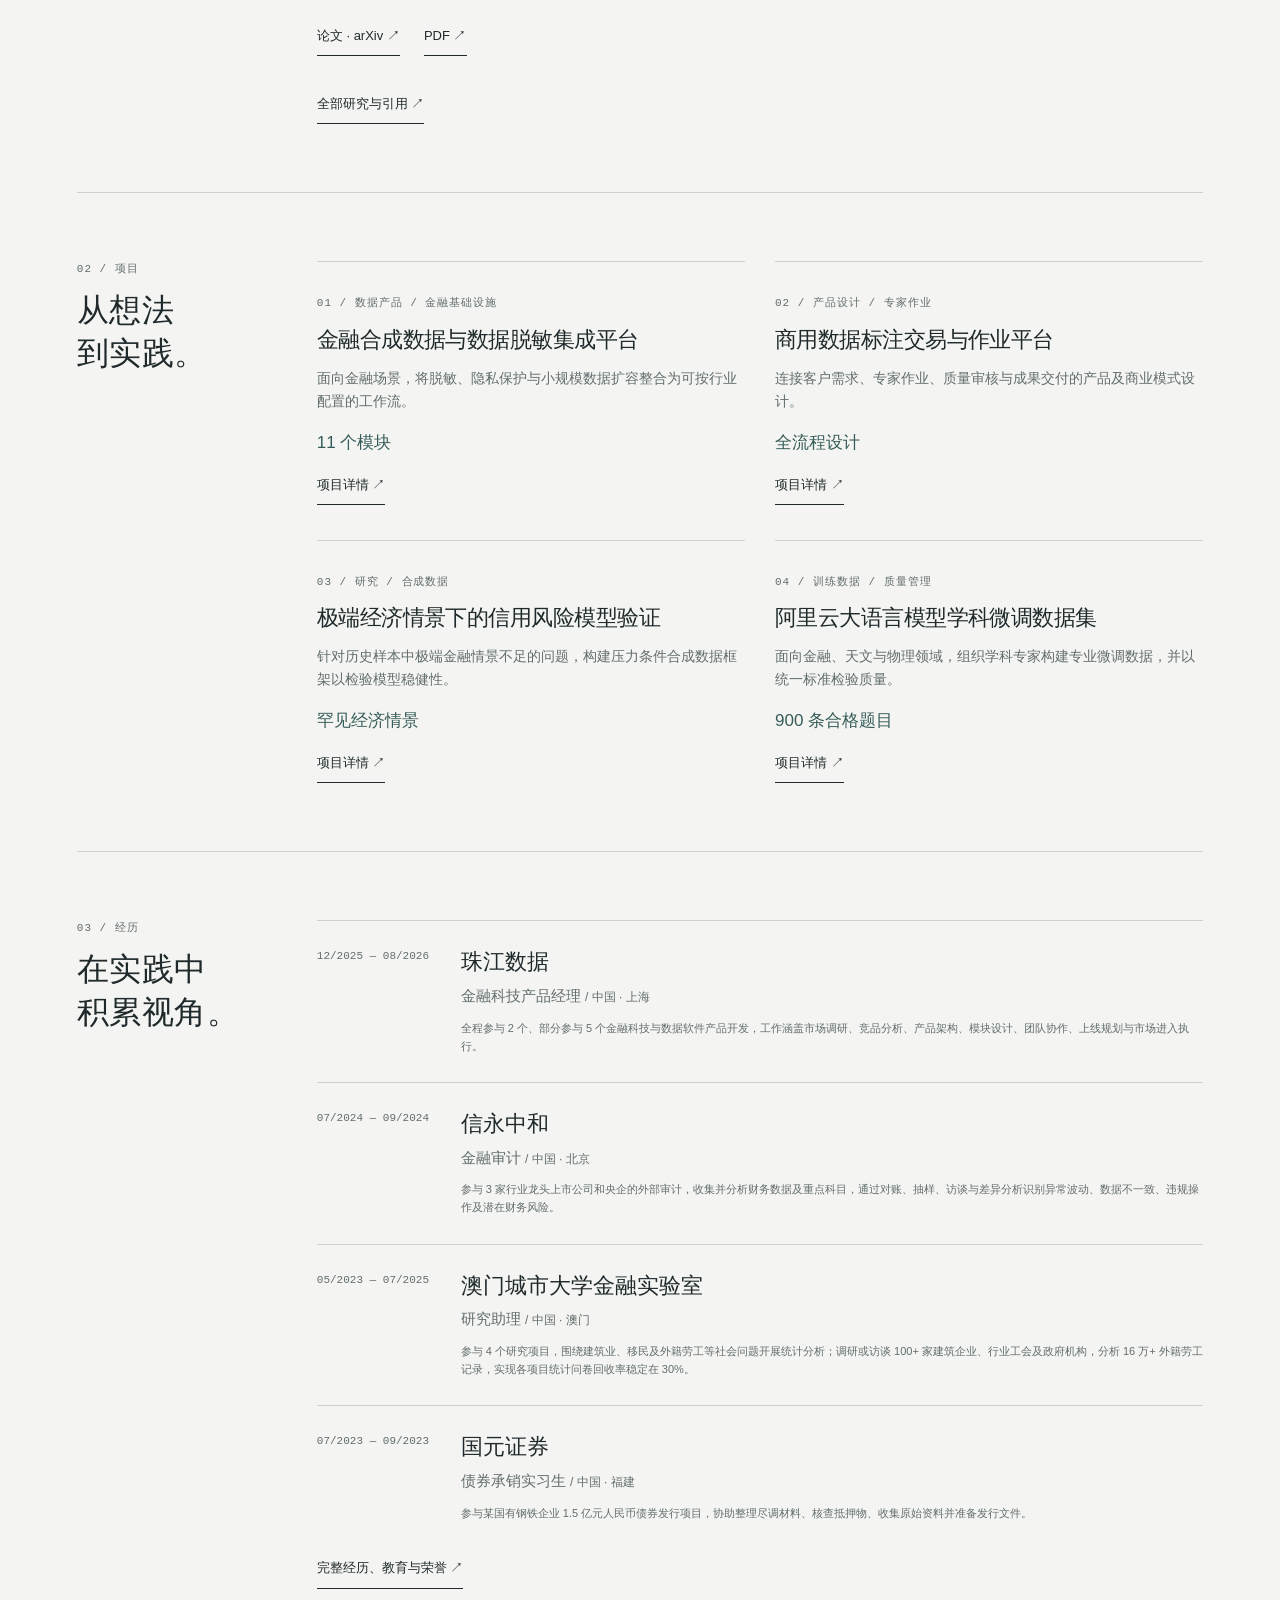
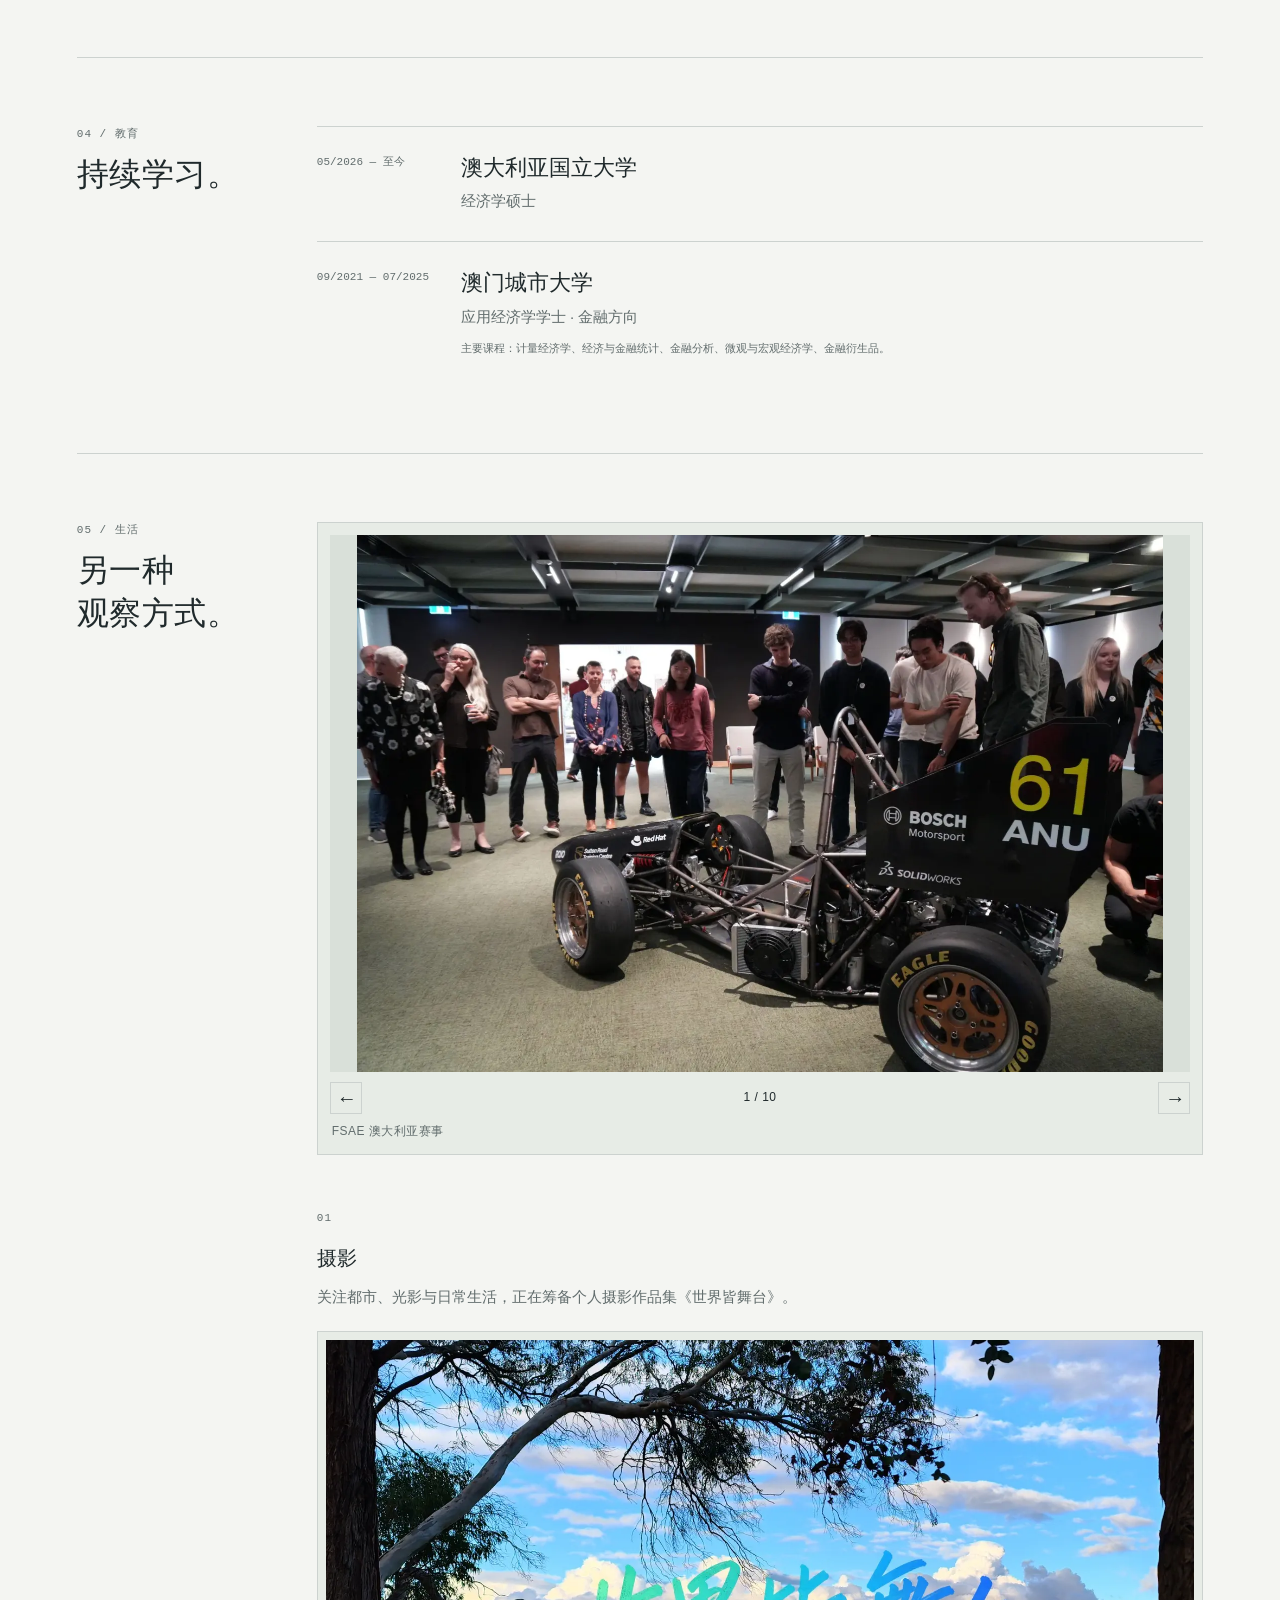
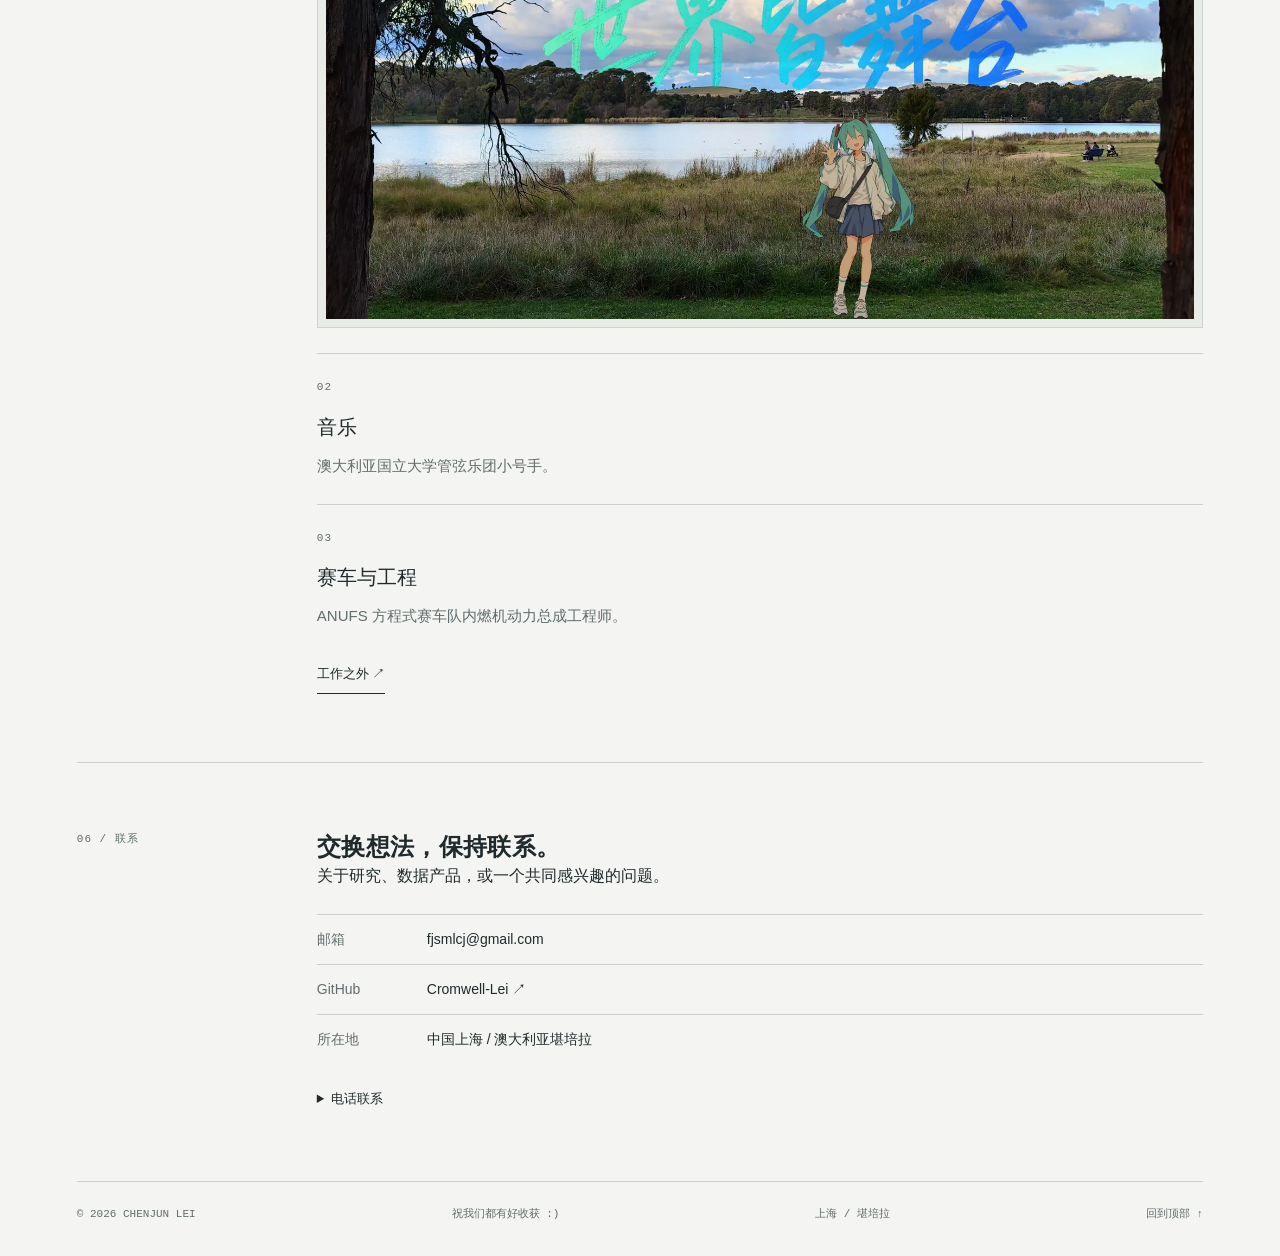
==== commit 0a3a22fd: "Add footer note across bilingual site" ====
--- a/zh/index.html
+++ b/zh/index.html
@@ -6,4 +6,4 @@
 <link rel="icon" href="../assets/icons/favicon.svg" type="image/svg+xml"><link rel="stylesheet" href="../css/style.css?v=5"><script defer src="../js/main.js?v=5"></script></head><body>
 <a class="skip-link" href="#main">跳至正文</a><header><a class="brand" href="./">雷晨俊 / CHENJUN LEI</a><nav aria-label="主导航"><a href="research.html">研究成果</a><a href="projects.html">项目</a><a href="experience.html">经历</a><a href="photography.html">生活</a><a href="index.html#lei-contact">联系</a><a class="language-switch" data-language-switch href="../" lang="en" hreflang="en" aria-label="Switch to English">EN</a></nav></header>
 <main id="main"><section class="hero" id="lei-top"><div><p class="kicker">经济学 / 数据 / 决策</p><h1>雷晨俊。</h1><p class="intro">一位普通生活享受者。</p><p class="role">上海珠江数据工程师，澳大利亚国立大学经济学硕士在读。有丰富的数据开发、金融科技、数据产品设计开发及其商业化经验；拥有多篇论文。热爱汽车改装、古典音乐，现任澳大利亚国立大学交响乐团小号手、ANUFS 方程式赛车队内燃机动力总成工程师。</p><div class="hero-links"><a class="text-link" href="research.html">研究成果与论文 ↗</a><a class="text-link" href="experience.html">经历与教育 ↗</a></div></div><figure class="hero-avatar"><img src="../assets/images/lei-avatar.webp" alt="堪培拉夜间徒步，两位徒步者的背影映着蓝绿色的夜光。" width="1254" height="1254"></figure></section><div class="index"><a href="#lei-research"><span>01 / 探索</span>研究与学术成果</a><a href="#lei-projects"><span>02 / 实践</span>项目与案例</a><a href="#lei-experience"><span>03 / 参与</span>工作与教育</a><a href="#lei-outside"><span>04 / 观察</span>工作之外</a></div><section class="about-strip"><p class="kicker">关于我</p><p>我在澳大利亚国立大学学习经济学，关注金融数据、产品开发与应用研究。我的经历涵盖珠江数据的金融科技产品、金融审计、债券承销，以及澳门的实证研究。</p></section><section class="chapter" id="lei-research"><div class="chapter-label"><p class="kicker">01 / 研究成果</p><h2>值得追问<br>的问题。</h2></div><div><article class="record publication" id="synstress"><div class="meta"><span>2026 / Scientific Data</span><span class="status">投稿中</span></div><h3 lang="en">Stress-conditioned synthetic data for robust credit-risk model validation under rare economic scenarios</h3><p class="authors"><strong>Chenjun Lei</strong>, Chengxiao Dai</p><p>面向罕见经济情景生成信用合成数据，检验违约风险模型在压力条件下的表现。</p></article><article class="record publication" id="safe-remediation"><div class="meta"><span>2026 / IEEE SMC 2026</span><span class="status">已接收 · 预印本可读</span></div><h3 lang="en"><a href="https://arxiv.org/abs/2607.20005">Safe Remediation as Risk-Constrained Intervention Decision in Microservice Systems</a></h3><p class="authors">Chengxiao Dai, Zhaokun Yan, <strong>Chenjun Lei</strong>, Qiao Li, Luyan Zhang</p><p>让自动修复系统判断何时可以执行、何时需要更多证据，以及何时应交由人工处理。</p><div class="paper-links"><a class="text-link" href="https://arxiv.org/abs/2607.20005">论文 · arXiv ↗</a><a class="text-link" href="https://arxiv.org/pdf/2607.20005">PDF ↗</a></div></article><article class="record publication" id="coordinating-memory"><div class="meta"><span>2026 / IEEE SMC 2026</span><span class="status">已接收 · 预印本可读</span></div><h3 lang="en"><a href="https://arxiv.org/abs/2607.19985">Coordinating from Memory: Graph-Structured Experience Reuse for Multi-Agent Adaptation in Dynamic Manufacturing</a></h3><p class="authors">Chengxiao Dai, Zhanhui Lin, Zhaokun Yan, Youyang Ni, <strong>Chenjun Lei</strong>, Luyan Zhang</p><p>复用历史协作经验中的关系结构，帮助制造系统中的多个智能体适应新的扰动。</p><div class="paper-links"><a class="text-link" href="https://arxiv.org/abs/2607.19985">论文 · arXiv ↗</a><a class="text-link" href="https://arxiv.org/pdf/2607.19985">PDF ↗</a></div></article><a class="text-link" href="research.html">全部研究与引用 ↗</a></div></section><section class="chapter" id="lei-projects"><div class="chapter-label"><p class="kicker">02 / 项目</p><h2>从想法<br>到实践。</h2></div><div><div class="project-grid"><article class="project"><p class="kicker">01 / 数据产品 / 金融基础设施</p><h3>金融合成数据与数据脱敏集成平台</h3><p>面向金融场景，将脱敏、隐私保护与小规模数据扩容整合为可按行业配置的工作流。</p><p class="project-metric">11 个模块</p><a class="text-link" href="projects.html#synthetic-platform">项目详情 ↗</a></article><article class="project"><p class="kicker">02 / 产品设计 / 专家作业</p><h3>商用数据标注交易与作业平台</h3><p>连接客户需求、专家作业、质量审核与成果交付的产品及商业模式设计。</p><p class="project-metric">全流程设计</p><a class="text-link" href="projects.html#annotation-platform">项目详情 ↗</a></article><article class="project"><p class="kicker">03 / 研究 / 合成数据</p><h3>极端经济情景下的信用风险模型验证</h3><p>针对历史样本中极端金融情景不足的问题，构建压力条件合成数据框架以检验模型稳健性。</p><p class="project-metric">罕见经济情景</p><a class="text-link" href="projects.html#credit-risk">项目详情 ↗</a></article><article class="project"><p class="kicker">04 / 训练数据 / 质量管理</p><h3>阿里云大语言模型学科微调数据集</h3><p>面向金融、天文与物理领域，组织学科专家构建专业微调数据，并以统一标准检验质量。</p><p class="project-metric">900 条合格题目</p><a class="text-link" href="projects.html#domain-datasets">项目详情 ↗</a></article></div></div></section><section class="chapter" id="lei-experience"><div class="chapter-label"><p class="kicker">03 / 经历</p><h2>在实践中<br>积累视角。</h2></div><div><article class="job"><span class="job-date">12/2025 — 08/2026</span><div><h3>珠江数据</h3><p>金融科技产品经理 <span class="job-location">/ 中国 · 上海</span></p><p class="job-note">全程参与 2 个、部分参与 5 个金融科技与数据软件产品开发，工作涵盖市场调研、竞品分析、产品架构、模块设计、团队协作、上线规划与市场进入执行。</p></div></article><article class="job"><span class="job-date">07/2024 — 09/2024</span><div><h3>信永中和</h3><p>金融审计 <span class="job-location">/ 中国 · 北京</span></p><p class="job-note">参与 3 家行业龙头上市公司和央企的外部审计，收集并分析财务数据及重点科目，通过对账、抽样、访谈与差异分析识别异常波动、数据不一致、违规操作及潜在财务风险。</p></div></article><article class="job"><span class="job-date">05/2023 — 07/2025</span><div><h3>澳门城市大学金融实验室</h3><p>研究助理 <span class="job-location">/ 中国 · 澳门</span></p><p class="job-note">参与 4 个研究项目，围绕建筑业、移民及外籍劳工等社会问题开展统计分析；调研或访谈 100+ 家建筑企业、行业工会及政府机构，分析 16 万+ 外籍劳工记录，实现各项目统计问卷回收率稳定在 30%。</p></div></article><article class="job"><span class="job-date">07/2023 — 09/2023</span><div><h3>国元证券</h3><p>债券承销实习生 <span class="job-location">/ 中国 · 福建</span></p><p class="job-note">参与某国有钢铁企业 1.5 亿元人民币债券发行项目，协助整理尽调材料、核查抵押物、收集原始资料并准备发行文件。</p></div></article><a class="text-link" href="experience.html">完整经历、教育与荣誉 ↗</a></div></section><section class="chapter" id="lei-education"><div class="chapter-label"><p class="kicker">04 / 教育</p><h2>持续学习。</h2></div><div><div class="job"><span class="job-date">05/2026 — 至今</span><div><h3>澳大利亚国立大学</h3><p>经济学硕士</p></div></div>
-    <div class="job"><span class="job-date">09/2021 — 07/2025</span><div><h3>澳门城市大学</h3><p>应用经济学学士 · 金融方向</p><p class="job-note">主要课程：计量经济学、经济与金融统计、金融分析、微观与宏观经济学、金融衍生品。</p></div></div></div></section><section class="chapter" id="lei-outside"><div class="chapter-label"><p class="kicker">05 / 生活</p><h2>另一种<br>观察方式。</h2></div><div><section class="photo-carousel" data-carousel aria-label="摄影作品轮播"><div class="carousel-viewport"><figure class="carousel-slide" data-carousel-slide data-caption="FSAE 澳大利亚赛事"><img src="../assets/photos/fsae-australasia.webp" alt="FSAE 澳大利亚赛事上的 ANU Formula Sport 赛车。" loading="lazy"></figure><figure class="carousel-slide" data-carousel-slide data-caption="坏日子里的快乐"><img src="../assets/photos/a-bad-days-happy.webp" alt="晴空下坐在秋千上的人。" loading="lazy"></figure><figure class="carousel-slide" data-carousel-slide data-caption="YAMAHA YTR200DT"><img src="../assets/photos/yamaha-ytr200dt.webp" alt="一支 YAMAHA YTR200DT 小号。" loading="lazy"></figure><figure class="carousel-slide" data-carousel-slide data-caption=""><img src="../assets/photos/bicycle.webp" alt="金色秋树下的一辆自行车。" loading="lazy"></figure><figure class="carousel-slide" data-carousel-slide data-caption="台北，台湾"><img src="../assets/photos/taipei-taiwan.webp" alt="透过飞机舷窗看到的台湾旗帜。" loading="lazy"></figure><figure class="carousel-slide" data-carousel-slide data-caption="中国三明"><img src="../assets/photos/sanming-china.webp" alt="中国三明的夜间街景。" loading="lazy"></figure><figure class="carousel-slide" data-carousel-slide data-caption="新加坡滨海湾"><img src="../assets/photos/marina-bay-singapore.webp" alt="新加坡滨海湾的日落。" loading="lazy"></figure><figure class="carousel-slide" data-carousel-slide data-caption="日本富士山"><img src="../assets/photos/fuji-japan.webp" alt="日本富士山顶的标志碑。" loading="lazy"></figure><figure class="carousel-slide" data-carousel-slide data-caption="澳大利亚堪培拉"><img src="../assets/photos/canberra-australia.webp" alt="堪培拉伯利·格里芬湖畔的一辆自行车。" loading="lazy"></figure><figure class="carousel-slide" data-carousel-slide data-caption="澳门城市大学的某一天"><img src="../assets/photos/cityu-macau.webp" alt="晚阳穿过澳门城市大学楼梯间。" loading="lazy"></figure></div><div class="carousel-controls"><button type="button" data-carousel-prev aria-label="上一张照片">←</button><p class="carousel-count" data-carousel-count aria-live="polite">1 / 10</p><button type="button" data-carousel-next aria-label="下一张照片">→</button></div><p class="carousel-caption" data-carousel-caption>FSAE 澳大利亚赛事</p></section><div class="interest-notes"><article><p class="kicker">01</p><h3>摄影</h3><p>关注都市、光影与日常生活，正在筹备个人摄影作品集《世界皆舞台》。</p><figure class="interest-feature"><img src="../assets/images/world-stage-photobook.webp" alt="个人影集《世界皆舞台》封面。" width="1600" height="1200" loading="lazy"></figure></article><article><p class="kicker">02</p><h3>音乐</h3><p>澳大利亚国立大学管弦乐团小号手。</p></article><article><p class="kicker">03</p><h3>赛车与工程</h3><p>ANUFS 方程式赛车队内燃机动力总成工程师。</p></article></div><a class="text-link" href="photography.html">工作之外 ↗</a></div></section><section class="chapter" id="lei-contact"><div class="chapter-label"><p class="kicker">06 / 联系</p></div><div><h2>交换想法，保持联系。</h2><p>关于研究、数据产品，或一个共同感兴趣的问题。</p><dl class="contact-list"><div><dt>邮箱</dt><dd><a href="mailto:fjsmlcj@gmail.com">fjsmlcj@gmail.com</a></dd></div><div><dt>GitHub</dt><dd><a href="https://github.com/Cromwell-Lei">Cromwell-Lei ↗</a></dd></div><div><dt>所在地</dt><dd>中国上海 / 澳大利亚堪培拉</dd></div></dl><details class="phone-details"><summary>电话联系</summary><p><a href="tel:+8619168655714">+86 19168655714</a> · <a href="tel:+61458020537">+61 458020537</a></p></details></div></section></main><footer><p>© <span data-year>2026</span> CHENJUN LEI</p><p>上海 / 堪培拉</p><a href="#main">回到顶部 ↑</a></footer></body></html>+    <div class="job"><span class="job-date">09/2021 — 07/2025</span><div><h3>澳门城市大学</h3><p>应用经济学学士 · 金融方向</p><p class="job-note">主要课程：计量经济学、经济与金融统计、金融分析、微观与宏观经济学、金融衍生品。</p></div></div></div></section><section class="chapter" id="lei-outside"><div class="chapter-label"><p class="kicker">05 / 生活</p><h2>另一种<br>观察方式。</h2></div><div><section class="photo-carousel" data-carousel aria-label="摄影作品轮播"><div class="carousel-viewport"><figure class="carousel-slide" data-carousel-slide data-caption="FSAE 澳大利亚赛事"><img src="../assets/photos/fsae-australasia.webp" alt="FSAE 澳大利亚赛事上的 ANU Formula Sport 赛车。" loading="lazy"></figure><figure class="carousel-slide" data-carousel-slide data-caption="坏日子里的快乐"><img src="../assets/photos/a-bad-days-happy.webp" alt="晴空下坐在秋千上的人。" loading="lazy"></figure><figure class="carousel-slide" data-carousel-slide data-caption="YAMAHA YTR200DT"><img src="../assets/photos/yamaha-ytr200dt.webp" alt="一支 YAMAHA YTR200DT 小号。" loading="lazy"></figure><figure class="carousel-slide" data-carousel-slide data-caption=""><img src="../assets/photos/bicycle.webp" alt="金色秋树下的一辆自行车。" loading="lazy"></figure><figure class="carousel-slide" data-carousel-slide data-caption="台北，台湾"><img src="../assets/photos/taipei-taiwan.webp" alt="透过飞机舷窗看到的台湾旗帜。" loading="lazy"></figure><figure class="carousel-slide" data-carousel-slide data-caption="中国三明"><img src="../assets/photos/sanming-china.webp" alt="中国三明的夜间街景。" loading="lazy"></figure><figure class="carousel-slide" data-carousel-slide data-caption="新加坡滨海湾"><img src="../assets/photos/marina-bay-singapore.webp" alt="新加坡滨海湾的日落。" loading="lazy"></figure><figure class="carousel-slide" data-carousel-slide data-caption="日本富士山"><img src="../assets/photos/fuji-japan.webp" alt="日本富士山顶的标志碑。" loading="lazy"></figure><figure class="carousel-slide" data-carousel-slide data-caption="澳大利亚堪培拉"><img src="../assets/photos/canberra-australia.webp" alt="堪培拉伯利·格里芬湖畔的一辆自行车。" loading="lazy"></figure><figure class="carousel-slide" data-carousel-slide data-caption="澳门城市大学的某一天"><img src="../assets/photos/cityu-macau.webp" alt="晚阳穿过澳门城市大学楼梯间。" loading="lazy"></figure></div><div class="carousel-controls"><button type="button" data-carousel-prev aria-label="上一张照片">←</button><p class="carousel-count" data-carousel-count aria-live="polite">1 / 10</p><button type="button" data-carousel-next aria-label="下一张照片">→</button></div><p class="carousel-caption" data-carousel-caption>FSAE 澳大利亚赛事</p></section><div class="interest-notes"><article><p class="kicker">01</p><h3>摄影</h3><p>关注都市、光影与日常生活，正在筹备个人摄影作品集《世界皆舞台》。</p><figure class="interest-feature"><img src="../assets/images/world-stage-photobook.webp" alt="个人影集《世界皆舞台》封面。" width="1600" height="1200" loading="lazy"></figure></article><article><p class="kicker">02</p><h3>音乐</h3><p>澳大利亚国立大学管弦乐团小号手。</p></article><article><p class="kicker">03</p><h3>赛车与工程</h3><p>ANUFS 方程式赛车队内燃机动力总成工程师。</p></article></div><a class="text-link" href="photography.html">工作之外 ↗</a></div></section><section class="chapter" id="lei-contact"><div class="chapter-label"><p class="kicker">06 / 联系</p></div><div><h2>交换想法，保持联系。</h2><p>关于研究、数据产品，或一个共同感兴趣的问题。</p><dl class="contact-list"><div><dt>邮箱</dt><dd><a href="mailto:fjsmlcj@gmail.com">fjsmlcj@gmail.com</a></dd></div><div><dt>GitHub</dt><dd><a href="https://github.com/Cromwell-Lei">Cromwell-Lei ↗</a></dd></div><div><dt>所在地</dt><dd>中国上海 / 澳大利亚堪培拉</dd></div></dl><details class="phone-details"><summary>电话联系</summary><p><a href="tel:+8619168655714">+86 19168655714</a> · <a href="tel:+61458020537">+61 458020537</a></p></details></div></section></main><footer><p>© <span data-year>2026</span> CHENJUN LEI</p><p>祝我们都有好收获 :)</p><p>上海 / 堪培拉</p><a href="#main">回到顶部 ↑</a></footer></body></html>
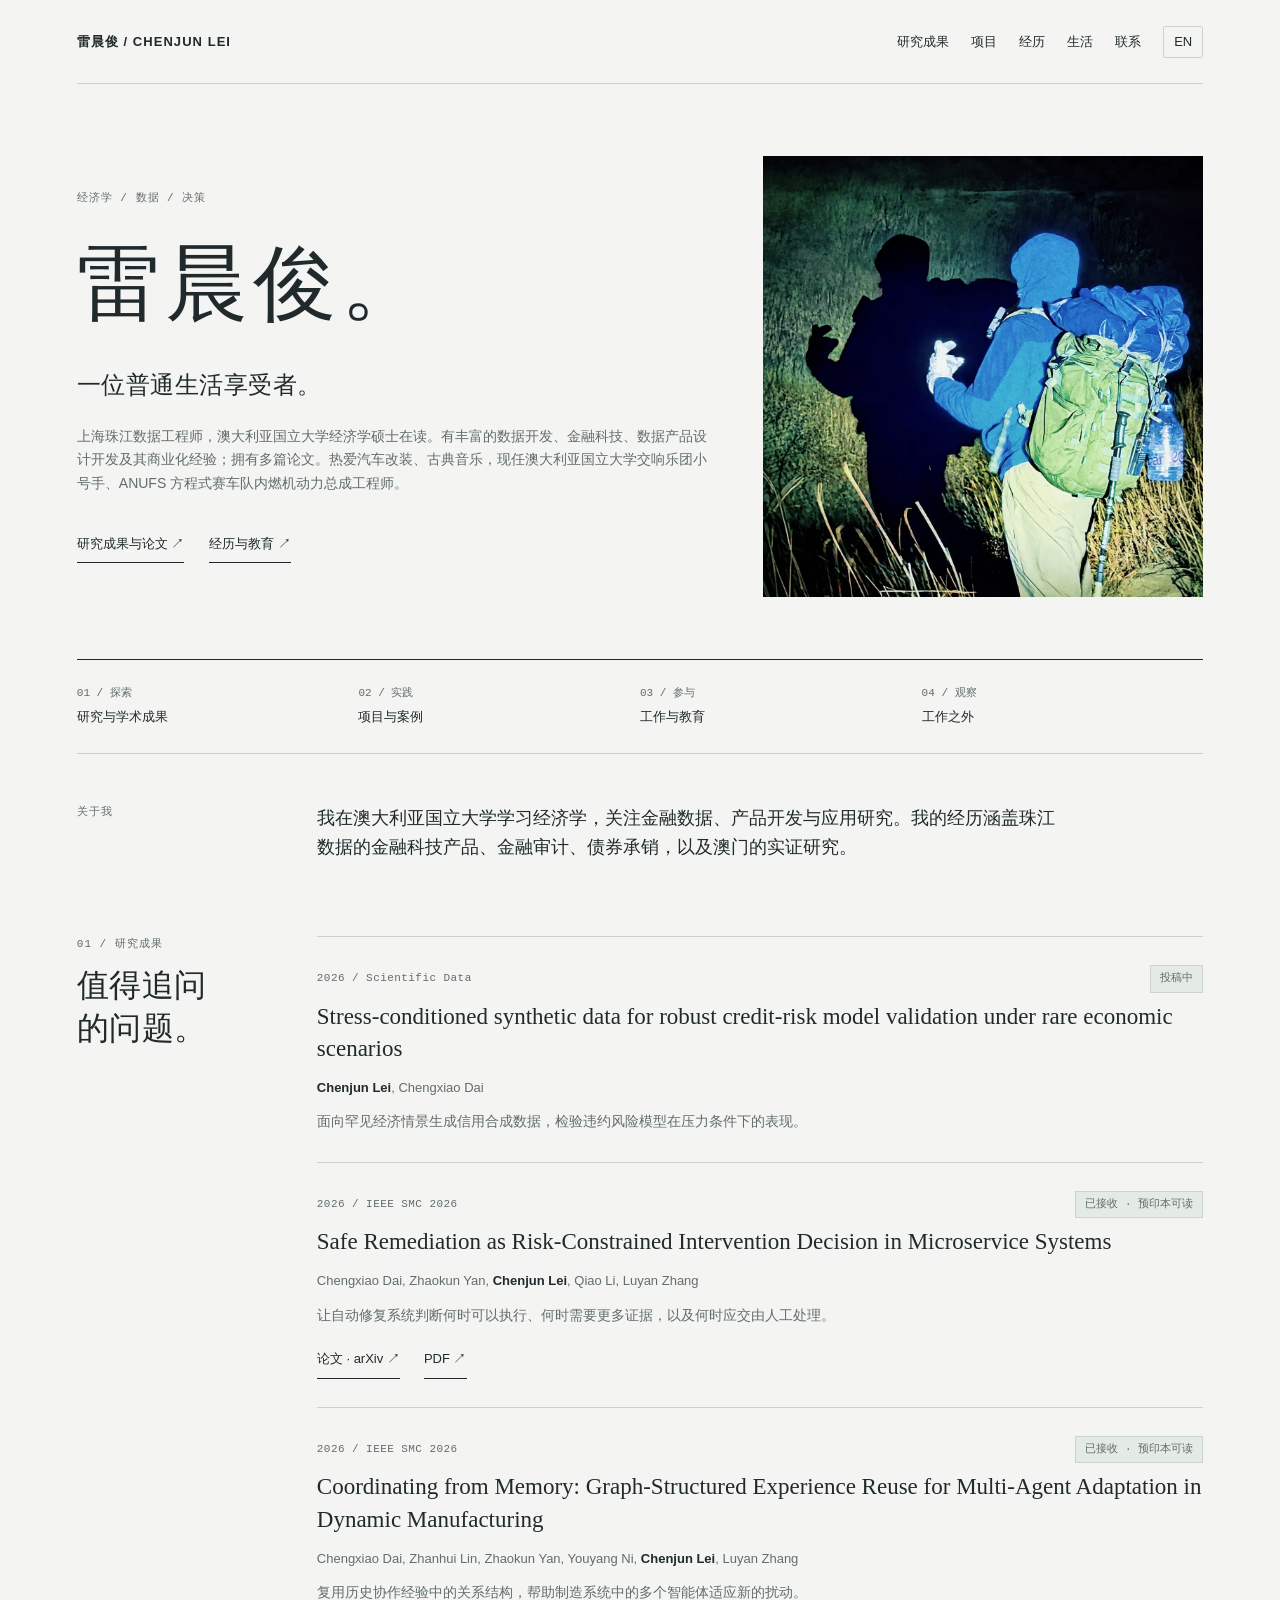
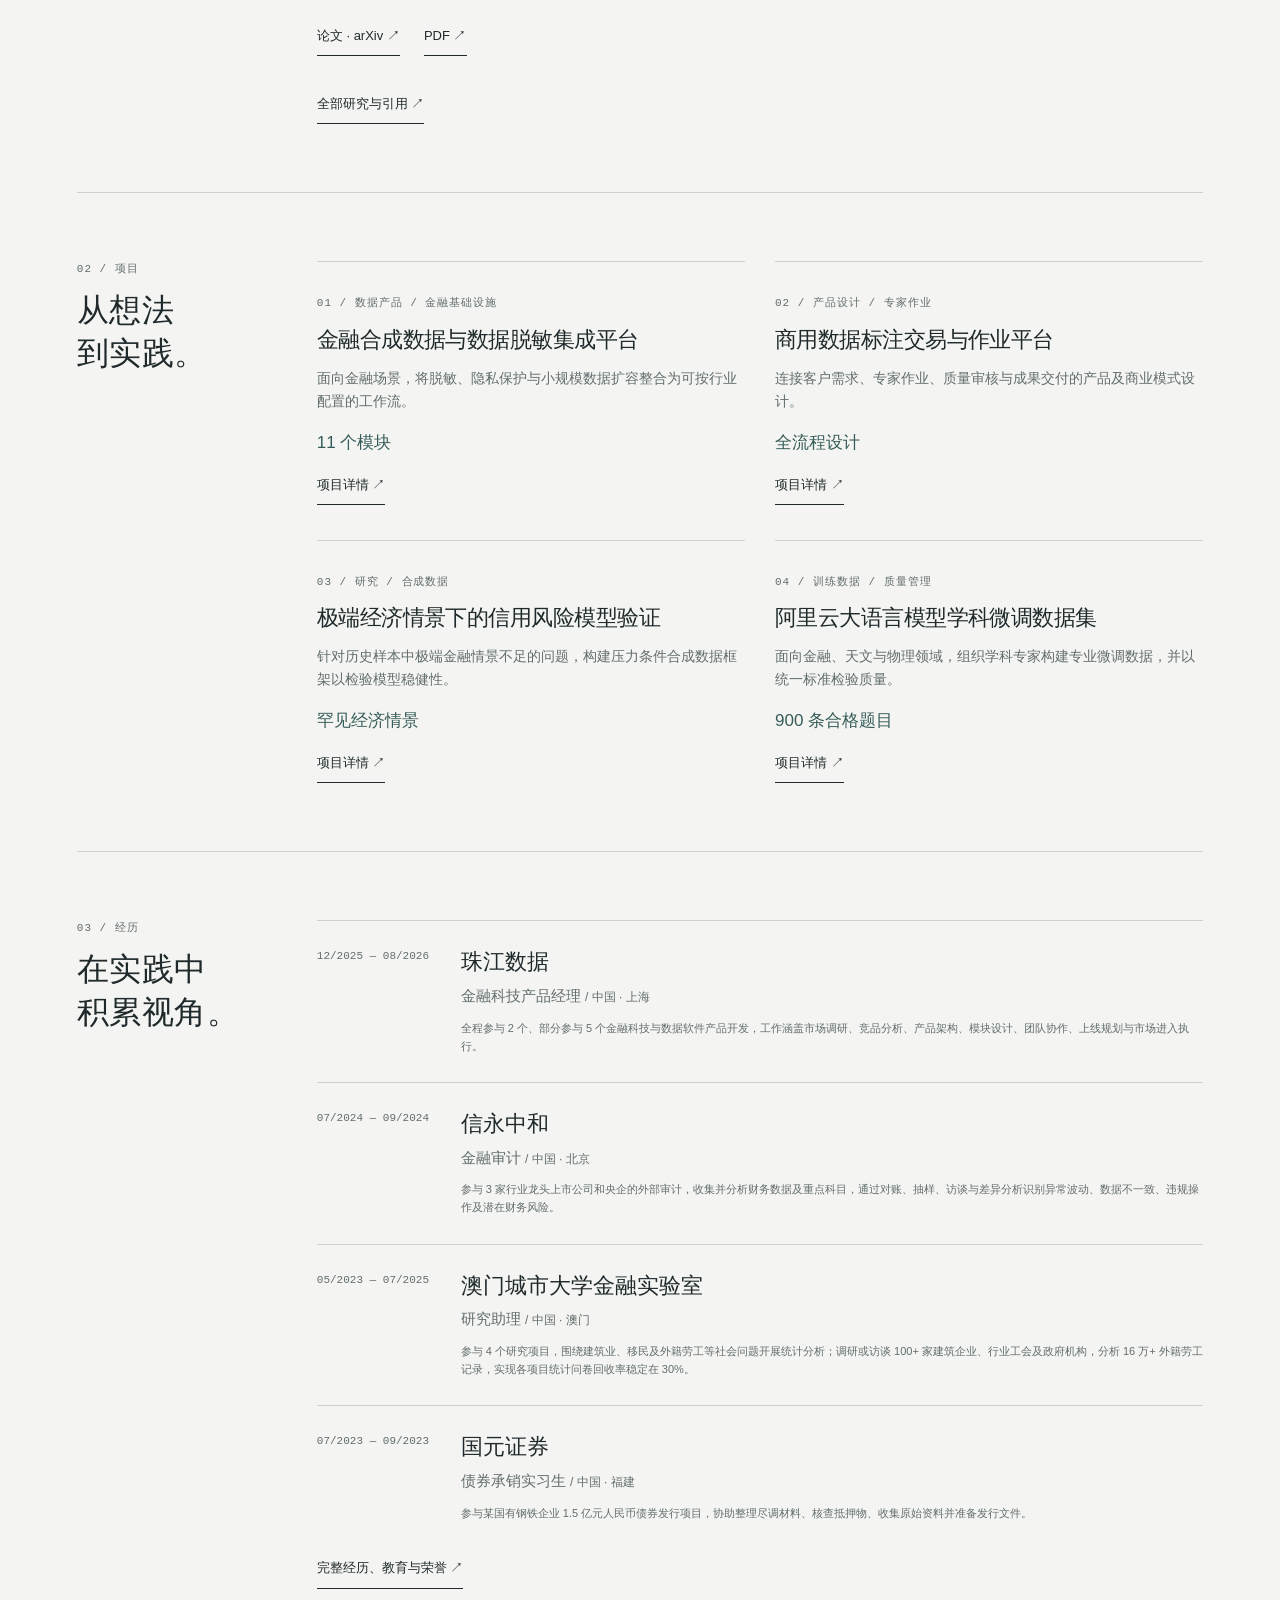
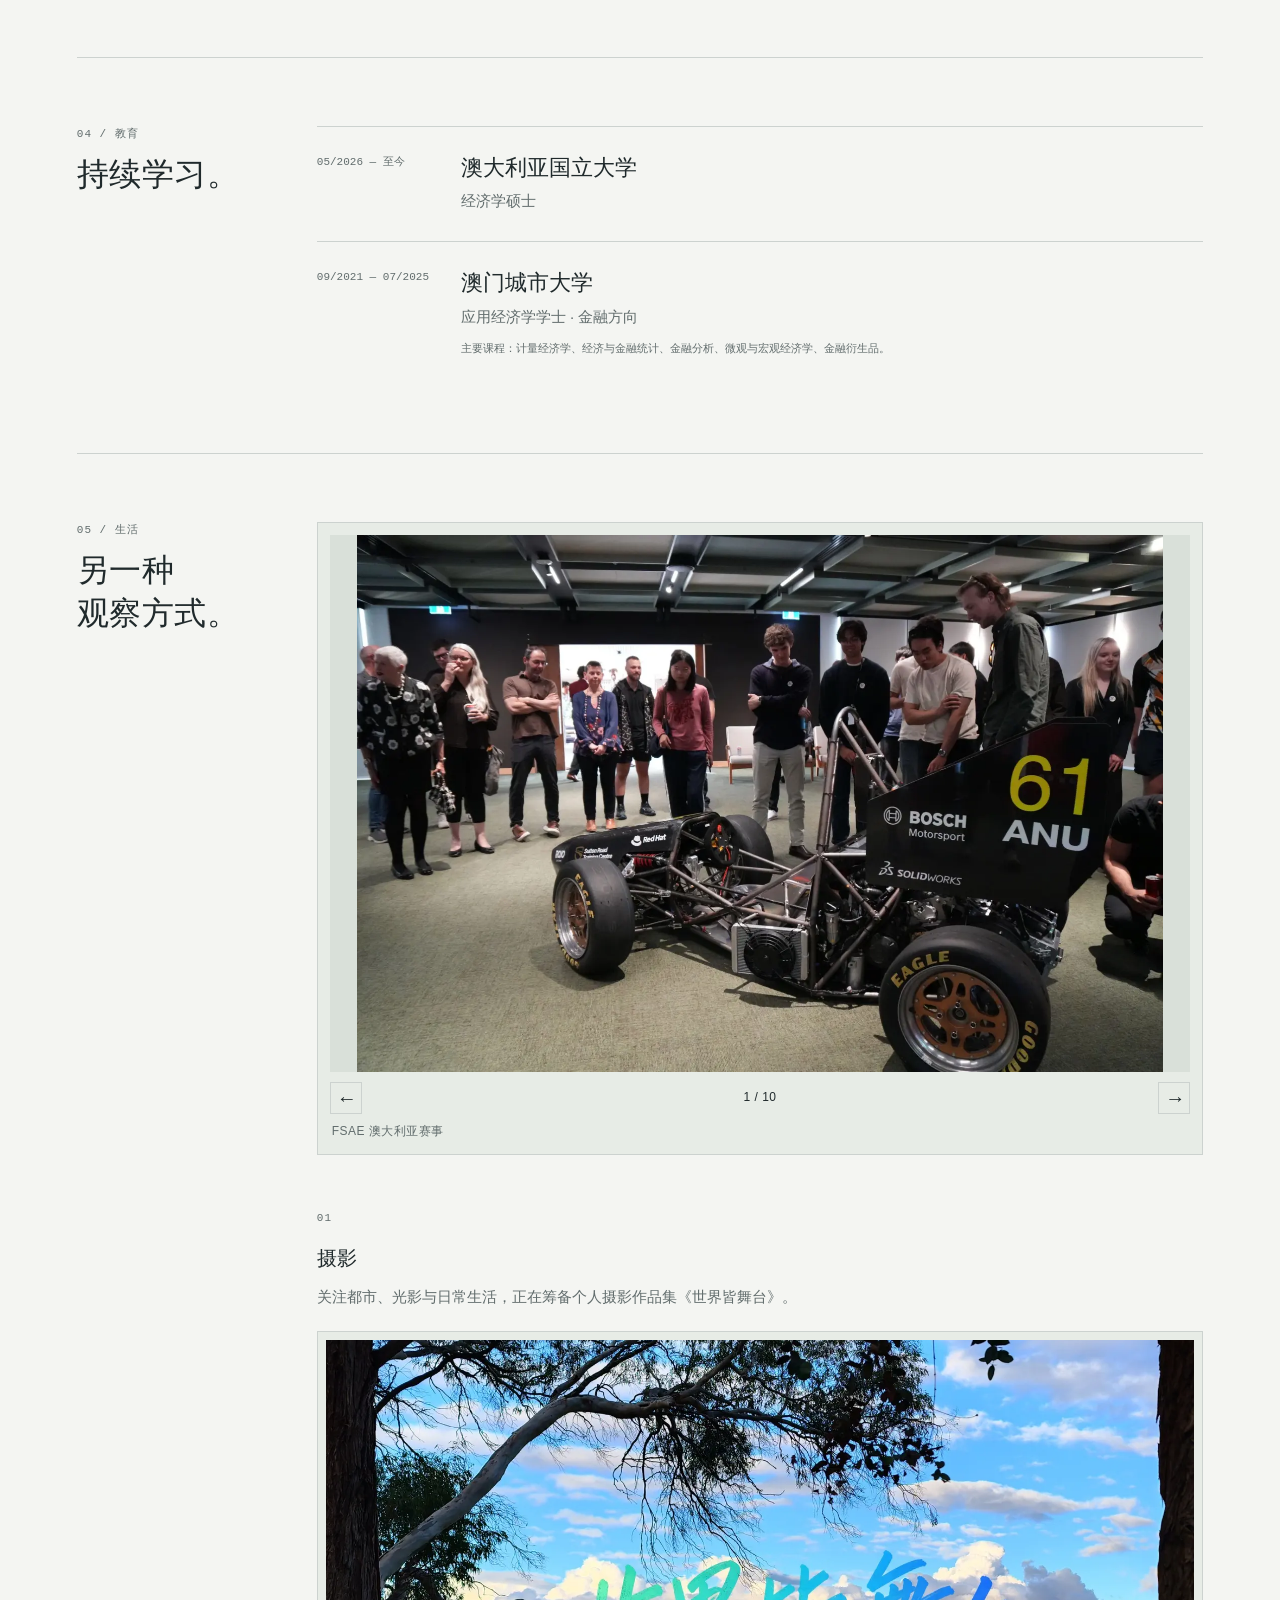
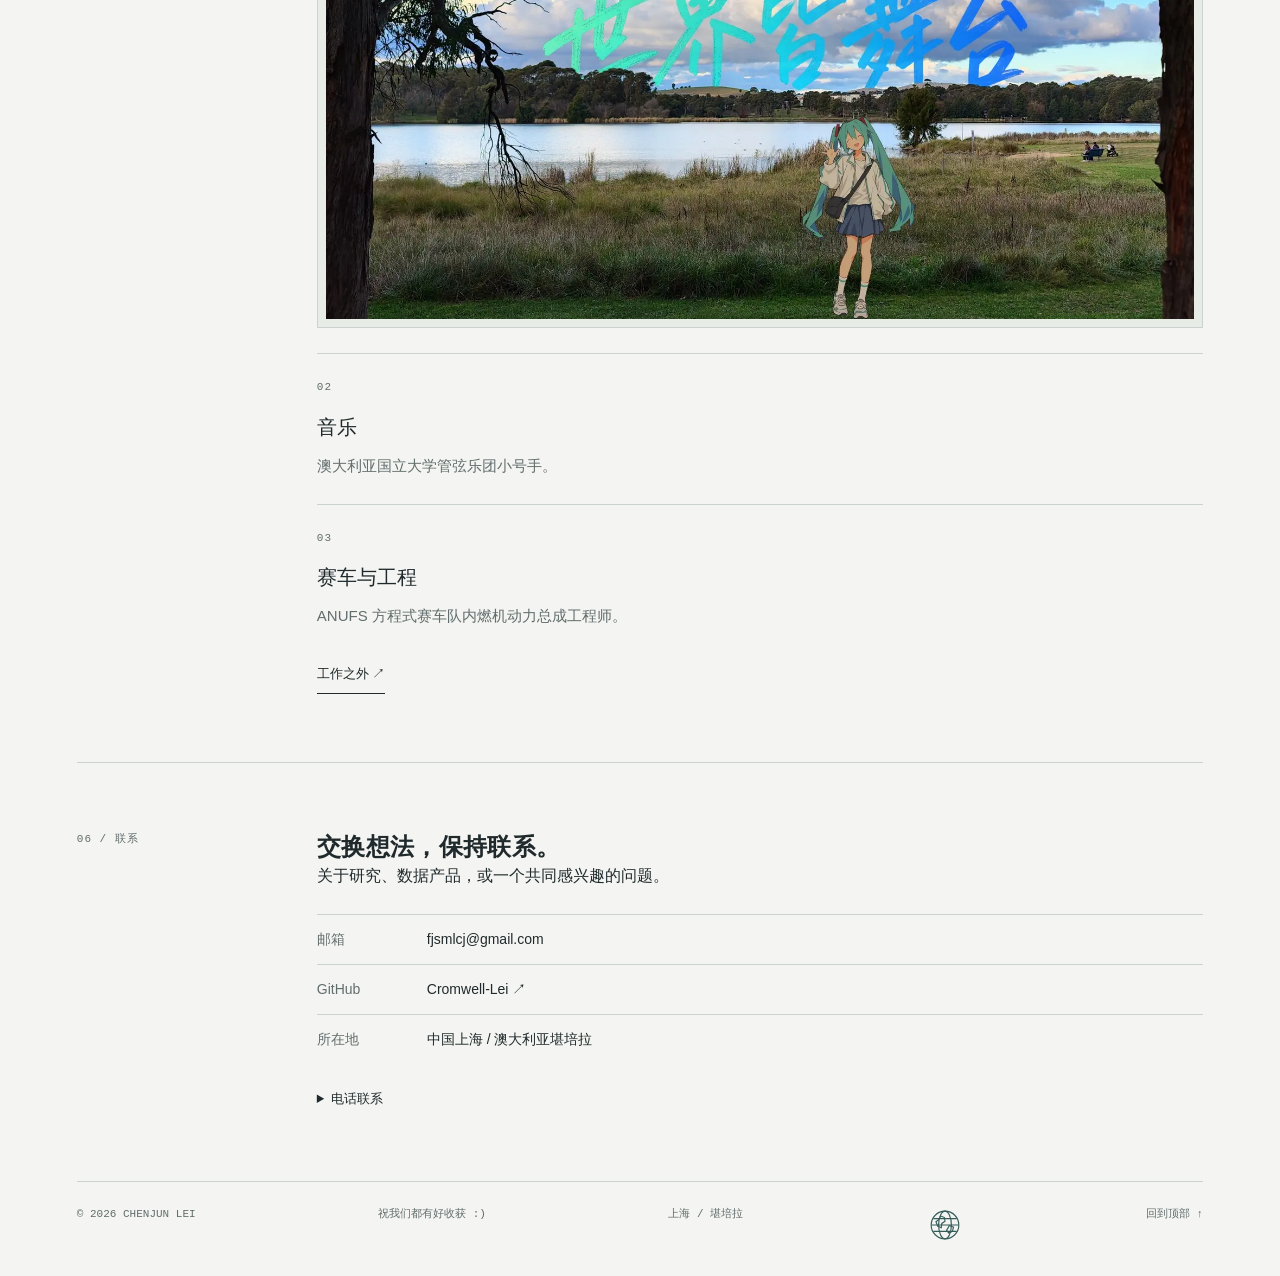
==== commit 05fba2f8: "Add draggable globe easter egg to footer" ====
--- a/zh/index.html
+++ b/zh/index.html
@@ -3,7 +3,7 @@
 <title>研究、产品与观察 — 雷晨俊</title><meta name="description" content="雷晨俊的个人主页：澳大利亚国立大学经济学、金融科技产品、合成数据与应用研究。论文、项目、工作经历与个人兴趣。"><link rel="canonical" href="https://cromwell-lei.github.io/zh/">
 <link rel="alternate" hreflang="en" href="https://cromwell-lei.github.io/"><link rel="alternate" hreflang="zh-CN" href="https://cromwell-lei.github.io/zh/"><link rel="alternate" hreflang="x-default" href="https://cromwell-lei.github.io/">
 <meta property="og:type" content="website"><meta property="og:title" content="研究、产品与观察 — Chenjun Lei"><meta property="og:description" content="雷晨俊的个人主页：澳大利亚国立大学经济学、金融科技产品、合成数据与应用研究。论文、项目、工作经历与个人兴趣。"><meta property="og:url" content="https://cromwell-lei.github.io/zh/"><meta property="og:locale" content="zh_CN">
-<link rel="icon" href="../assets/icons/favicon.svg" type="image/svg+xml"><link rel="stylesheet" href="../css/style.css?v=5"><script defer src="../js/main.js?v=5"></script></head><body>
+<link rel="icon" href="../assets/icons/favicon.svg" type="image/svg+xml"><link rel="stylesheet" href="../css/style.css?v=6"><script defer src="../js/main.js?v=6"></script></head><body>
 <a class="skip-link" href="#main">跳至正文</a><header><a class="brand" href="./">雷晨俊 / CHENJUN LEI</a><nav aria-label="主导航"><a href="research.html">研究成果</a><a href="projects.html">项目</a><a href="experience.html">经历</a><a href="photography.html">生活</a><a href="index.html#lei-contact">联系</a><a class="language-switch" data-language-switch href="../" lang="en" hreflang="en" aria-label="Switch to English">EN</a></nav></header>
 <main id="main"><section class="hero" id="lei-top"><div><p class="kicker">经济学 / 数据 / 决策</p><h1>雷晨俊。</h1><p class="intro">一位普通生活享受者。</p><p class="role">上海珠江数据工程师，澳大利亚国立大学经济学硕士在读。有丰富的数据开发、金融科技、数据产品设计开发及其商业化经验；拥有多篇论文。热爱汽车改装、古典音乐，现任澳大利亚国立大学交响乐团小号手、ANUFS 方程式赛车队内燃机动力总成工程师。</p><div class="hero-links"><a class="text-link" href="research.html">研究成果与论文 ↗</a><a class="text-link" href="experience.html">经历与教育 ↗</a></div></div><figure class="hero-avatar"><img src="../assets/images/lei-avatar.webp" alt="堪培拉夜间徒步，两位徒步者的背影映着蓝绿色的夜光。" width="1254" height="1254"></figure></section><div class="index"><a href="#lei-research"><span>01 / 探索</span>研究与学术成果</a><a href="#lei-projects"><span>02 / 实践</span>项目与案例</a><a href="#lei-experience"><span>03 / 参与</span>工作与教育</a><a href="#lei-outside"><span>04 / 观察</span>工作之外</a></div><section class="about-strip"><p class="kicker">关于我</p><p>我在澳大利亚国立大学学习经济学，关注金融数据、产品开发与应用研究。我的经历涵盖珠江数据的金融科技产品、金融审计、债券承销，以及澳门的实证研究。</p></section><section class="chapter" id="lei-research"><div class="chapter-label"><p class="kicker">01 / 研究成果</p><h2>值得追问<br>的问题。</h2></div><div><article class="record publication" id="synstress"><div class="meta"><span>2026 / Scientific Data</span><span class="status">投稿中</span></div><h3 lang="en">Stress-conditioned synthetic data for robust credit-risk model validation under rare economic scenarios</h3><p class="authors"><strong>Chenjun Lei</strong>, Chengxiao Dai</p><p>面向罕见经济情景生成信用合成数据，检验违约风险模型在压力条件下的表现。</p></article><article class="record publication" id="safe-remediation"><div class="meta"><span>2026 / IEEE SMC 2026</span><span class="status">已接收 · 预印本可读</span></div><h3 lang="en"><a href="https://arxiv.org/abs/2607.20005">Safe Remediation as Risk-Constrained Intervention Decision in Microservice Systems</a></h3><p class="authors">Chengxiao Dai, Zhaokun Yan, <strong>Chenjun Lei</strong>, Qiao Li, Luyan Zhang</p><p>让自动修复系统判断何时可以执行、何时需要更多证据，以及何时应交由人工处理。</p><div class="paper-links"><a class="text-link" href="https://arxiv.org/abs/2607.20005">论文 · arXiv ↗</a><a class="text-link" href="https://arxiv.org/pdf/2607.20005">PDF ↗</a></div></article><article class="record publication" id="coordinating-memory"><div class="meta"><span>2026 / IEEE SMC 2026</span><span class="status">已接收 · 预印本可读</span></div><h3 lang="en"><a href="https://arxiv.org/abs/2607.19985">Coordinating from Memory: Graph-Structured Experience Reuse for Multi-Agent Adaptation in Dynamic Manufacturing</a></h3><p class="authors">Chengxiao Dai, Zhanhui Lin, Zhaokun Yan, Youyang Ni, <strong>Chenjun Lei</strong>, Luyan Zhang</p><p>复用历史协作经验中的关系结构，帮助制造系统中的多个智能体适应新的扰动。</p><div class="paper-links"><a class="text-link" href="https://arxiv.org/abs/2607.19985">论文 · arXiv ↗</a><a class="text-link" href="https://arxiv.org/pdf/2607.19985">PDF ↗</a></div></article><a class="text-link" href="research.html">全部研究与引用 ↗</a></div></section><section class="chapter" id="lei-projects"><div class="chapter-label"><p class="kicker">02 / 项目</p><h2>从想法<br>到实践。</h2></div><div><div class="project-grid"><article class="project"><p class="kicker">01 / 数据产品 / 金融基础设施</p><h3>金融合成数据与数据脱敏集成平台</h3><p>面向金融场景，将脱敏、隐私保护与小规模数据扩容整合为可按行业配置的工作流。</p><p class="project-metric">11 个模块</p><a class="text-link" href="projects.html#synthetic-platform">项目详情 ↗</a></article><article class="project"><p class="kicker">02 / 产品设计 / 专家作业</p><h3>商用数据标注交易与作业平台</h3><p>连接客户需求、专家作业、质量审核与成果交付的产品及商业模式设计。</p><p class="project-metric">全流程设计</p><a class="text-link" href="projects.html#annotation-platform">项目详情 ↗</a></article><article class="project"><p class="kicker">03 / 研究 / 合成数据</p><h3>极端经济情景下的信用风险模型验证</h3><p>针对历史样本中极端金融情景不足的问题，构建压力条件合成数据框架以检验模型稳健性。</p><p class="project-metric">罕见经济情景</p><a class="text-link" href="projects.html#credit-risk">项目详情 ↗</a></article><article class="project"><p class="kicker">04 / 训练数据 / 质量管理</p><h3>阿里云大语言模型学科微调数据集</h3><p>面向金融、天文与物理领域，组织学科专家构建专业微调数据，并以统一标准检验质量。</p><p class="project-metric">900 条合格题目</p><a class="text-link" href="projects.html#domain-datasets">项目详情 ↗</a></article></div></div></section><section class="chapter" id="lei-experience"><div class="chapter-label"><p class="kicker">03 / 经历</p><h2>在实践中<br>积累视角。</h2></div><div><article class="job"><span class="job-date">12/2025 — 08/2026</span><div><h3>珠江数据</h3><p>金融科技产品经理 <span class="job-location">/ 中国 · 上海</span></p><p class="job-note">全程参与 2 个、部分参与 5 个金融科技与数据软件产品开发，工作涵盖市场调研、竞品分析、产品架构、模块设计、团队协作、上线规划与市场进入执行。</p></div></article><article class="job"><span class="job-date">07/2024 — 09/2024</span><div><h3>信永中和</h3><p>金融审计 <span class="job-location">/ 中国 · 北京</span></p><p class="job-note">参与 3 家行业龙头上市公司和央企的外部审计，收集并分析财务数据及重点科目，通过对账、抽样、访谈与差异分析识别异常波动、数据不一致、违规操作及潜在财务风险。</p></div></article><article class="job"><span class="job-date">05/2023 — 07/2025</span><div><h3>澳门城市大学金融实验室</h3><p>研究助理 <span class="job-location">/ 中国 · 澳门</span></p><p class="job-note">参与 4 个研究项目，围绕建筑业、移民及外籍劳工等社会问题开展统计分析；调研或访谈 100+ 家建筑企业、行业工会及政府机构，分析 16 万+ 外籍劳工记录，实现各项目统计问卷回收率稳定在 30%。</p></div></article><article class="job"><span class="job-date">07/2023 — 09/2023</span><div><h3>国元证券</h3><p>债券承销实习生 <span class="job-location">/ 中国 · 福建</span></p><p class="job-note">参与某国有钢铁企业 1.5 亿元人民币债券发行项目，协助整理尽调材料、核查抵押物、收集原始资料并准备发行文件。</p></div></article><a class="text-link" href="experience.html">完整经历、教育与荣誉 ↗</a></div></section><section class="chapter" id="lei-education"><div class="chapter-label"><p class="kicker">04 / 教育</p><h2>持续学习。</h2></div><div><div class="job"><span class="job-date">05/2026 — 至今</span><div><h3>澳大利亚国立大学</h3><p>经济学硕士</p></div></div>
-    <div class="job"><span class="job-date">09/2021 — 07/2025</span><div><h3>澳门城市大学</h3><p>应用经济学学士 · 金融方向</p><p class="job-note">主要课程：计量经济学、经济与金融统计、金融分析、微观与宏观经济学、金融衍生品。</p></div></div></div></section><section class="chapter" id="lei-outside"><div class="chapter-label"><p class="kicker">05 / 生活</p><h2>另一种<br>观察方式。</h2></div><div><section class="photo-carousel" data-carousel aria-label="摄影作品轮播"><div class="carousel-viewport"><figure class="carousel-slide" data-carousel-slide data-caption="FSAE 澳大利亚赛事"><img src="../assets/photos/fsae-australasia.webp" alt="FSAE 澳大利亚赛事上的 ANU Formula Sport 赛车。" loading="lazy"></figure><figure class="carousel-slide" data-carousel-slide data-caption="坏日子里的快乐"><img src="../assets/photos/a-bad-days-happy.webp" alt="晴空下坐在秋千上的人。" loading="lazy"></figure><figure class="carousel-slide" data-carousel-slide data-caption="YAMAHA YTR200DT"><img src="../assets/photos/yamaha-ytr200dt.webp" alt="一支 YAMAHA YTR200DT 小号。" loading="lazy"></figure><figure class="carousel-slide" data-carousel-slide data-caption=""><img src="../assets/photos/bicycle.webp" alt="金色秋树下的一辆自行车。" loading="lazy"></figure><figure class="carousel-slide" data-carousel-slide data-caption="台北，台湾"><img src="../assets/photos/taipei-taiwan.webp" alt="透过飞机舷窗看到的台湾旗帜。" loading="lazy"></figure><figure class="carousel-slide" data-carousel-slide data-caption="中国三明"><img src="../assets/photos/sanming-china.webp" alt="中国三明的夜间街景。" loading="lazy"></figure><figure class="carousel-slide" data-carousel-slide data-caption="新加坡滨海湾"><img src="../assets/photos/marina-bay-singapore.webp" alt="新加坡滨海湾的日落。" loading="lazy"></figure><figure class="carousel-slide" data-carousel-slide data-caption="日本富士山"><img src="../assets/photos/fuji-japan.webp" alt="日本富士山顶的标志碑。" loading="lazy"></figure><figure class="carousel-slide" data-carousel-slide data-caption="澳大利亚堪培拉"><img src="../assets/photos/canberra-australia.webp" alt="堪培拉伯利·格里芬湖畔的一辆自行车。" loading="lazy"></figure><figure class="carousel-slide" data-carousel-slide data-caption="澳门城市大学的某一天"><img src="../assets/photos/cityu-macau.webp" alt="晚阳穿过澳门城市大学楼梯间。" loading="lazy"></figure></div><div class="carousel-controls"><button type="button" data-carousel-prev aria-label="上一张照片">←</button><p class="carousel-count" data-carousel-count aria-live="polite">1 / 10</p><button type="button" data-carousel-next aria-label="下一张照片">→</button></div><p class="carousel-caption" data-carousel-caption>FSAE 澳大利亚赛事</p></section><div class="interest-notes"><article><p class="kicker">01</p><h3>摄影</h3><p>关注都市、光影与日常生活，正在筹备个人摄影作品集《世界皆舞台》。</p><figure class="interest-feature"><img src="../assets/images/world-stage-photobook.webp" alt="个人影集《世界皆舞台》封面。" width="1600" height="1200" loading="lazy"></figure></article><article><p class="kicker">02</p><h3>音乐</h3><p>澳大利亚国立大学管弦乐团小号手。</p></article><article><p class="kicker">03</p><h3>赛车与工程</h3><p>ANUFS 方程式赛车队内燃机动力总成工程师。</p></article></div><a class="text-link" href="photography.html">工作之外 ↗</a></div></section><section class="chapter" id="lei-contact"><div class="chapter-label"><p class="kicker">06 / 联系</p></div><div><h2>交换想法，保持联系。</h2><p>关于研究、数据产品，或一个共同感兴趣的问题。</p><dl class="contact-list"><div><dt>邮箱</dt><dd><a href="mailto:fjsmlcj@gmail.com">fjsmlcj@gmail.com</a></dd></div><div><dt>GitHub</dt><dd><a href="https://github.com/Cromwell-Lei">Cromwell-Lei ↗</a></dd></div><div><dt>所在地</dt><dd>中国上海 / 澳大利亚堪培拉</dd></div></dl><details class="phone-details"><summary>电话联系</summary><p><a href="tel:+8619168655714">+86 19168655714</a> · <a href="tel:+61458020537">+61 458020537</a></p></details></div></section></main><footer><p>© <span data-year>2026</span> CHENJUN LEI</p><p>祝我们都有好收获 :)</p><p>上海 / 堪培拉</p><a href="#main">回到顶部 ↑</a></footer></body></html>+    <div class="job"><span class="job-date">09/2021 — 07/2025</span><div><h3>澳门城市大学</h3><p>应用经济学学士 · 金融方向</p><p class="job-note">主要课程：计量经济学、经济与金融统计、金融分析、微观与宏观经济学、金融衍生品。</p></div></div></div></section><section class="chapter" id="lei-outside"><div class="chapter-label"><p class="kicker">05 / 生活</p><h2>另一种<br>观察方式。</h2></div><div><section class="photo-carousel" data-carousel aria-label="摄影作品轮播"><div class="carousel-viewport"><figure class="carousel-slide" data-carousel-slide data-caption="FSAE 澳大利亚赛事"><img src="../assets/photos/fsae-australasia.webp" alt="FSAE 澳大利亚赛事上的 ANU Formula Sport 赛车。" loading="lazy"></figure><figure class="carousel-slide" data-carousel-slide data-caption="坏日子里的快乐"><img src="../assets/photos/a-bad-days-happy.webp" alt="晴空下坐在秋千上的人。" loading="lazy"></figure><figure class="carousel-slide" data-carousel-slide data-caption="YAMAHA YTR200DT"><img src="../assets/photos/yamaha-ytr200dt.webp" alt="一支 YAMAHA YTR200DT 小号。" loading="lazy"></figure><figure class="carousel-slide" data-carousel-slide data-caption=""><img src="../assets/photos/bicycle.webp" alt="金色秋树下的一辆自行车。" loading="lazy"></figure><figure class="carousel-slide" data-carousel-slide data-caption="台北，台湾"><img src="../assets/photos/taipei-taiwan.webp" alt="透过飞机舷窗看到的台湾旗帜。" loading="lazy"></figure><figure class="carousel-slide" data-carousel-slide data-caption="中国三明"><img src="../assets/photos/sanming-china.webp" alt="中国三明的夜间街景。" loading="lazy"></figure><figure class="carousel-slide" data-carousel-slide data-caption="新加坡滨海湾"><img src="../assets/photos/marina-bay-singapore.webp" alt="新加坡滨海湾的日落。" loading="lazy"></figure><figure class="carousel-slide" data-carousel-slide data-caption="日本富士山"><img src="../assets/photos/fuji-japan.webp" alt="日本富士山顶的标志碑。" loading="lazy"></figure><figure class="carousel-slide" data-carousel-slide data-caption="澳大利亚堪培拉"><img src="../assets/photos/canberra-australia.webp" alt="堪培拉伯利·格里芬湖畔的一辆自行车。" loading="lazy"></figure><figure class="carousel-slide" data-carousel-slide data-caption="澳门城市大学的某一天"><img src="../assets/photos/cityu-macau.webp" alt="晚阳穿过澳门城市大学楼梯间。" loading="lazy"></figure></div><div class="carousel-controls"><button type="button" data-carousel-prev aria-label="上一张照片">←</button><p class="carousel-count" data-carousel-count aria-live="polite">1 / 10</p><button type="button" data-carousel-next aria-label="下一张照片">→</button></div><p class="carousel-caption" data-carousel-caption>FSAE 澳大利亚赛事</p></section><div class="interest-notes"><article><p class="kicker">01</p><h3>摄影</h3><p>关注都市、光影与日常生活，正在筹备个人摄影作品集《世界皆舞台》。</p><figure class="interest-feature"><img src="../assets/images/world-stage-photobook.webp" alt="个人影集《世界皆舞台》封面。" width="1600" height="1200" loading="lazy"></figure></article><article><p class="kicker">02</p><h3>音乐</h3><p>澳大利亚国立大学管弦乐团小号手。</p></article><article><p class="kicker">03</p><h3>赛车与工程</h3><p>ANUFS 方程式赛车队内燃机动力总成工程师。</p></article></div><a class="text-link" href="photography.html">工作之外 ↗</a></div></section><section class="chapter" id="lei-contact"><div class="chapter-label"><p class="kicker">06 / 联系</p></div><div><h2>交换想法，保持联系。</h2><p>关于研究、数据产品，或一个共同感兴趣的问题。</p><dl class="contact-list"><div><dt>邮箱</dt><dd><a href="mailto:fjsmlcj@gmail.com">fjsmlcj@gmail.com</a></dd></div><div><dt>GitHub</dt><dd><a href="https://github.com/Cromwell-Lei">Cromwell-Lei ↗</a></dd></div><div><dt>所在地</dt><dd>中国上海 / 澳大利亚堪培拉</dd></div></dl><details class="phone-details"><summary>电话联系</summary><p><a href="tel:+8619168655714">+86 19168655714</a> · <a href="tel:+61458020537">+61 458020537</a></p></details></div></section></main><footer><p>© <span data-year>2026</span> CHENJUN LEI</p><p>祝我们都有好收获 :)</p><p>上海 / 堪培拉</p><button class="footer-globe" type="button" data-globe aria-label="拖拽转动地球仪" title="拖拽转动"><svg viewBox="0 0 64 64" aria-hidden="true" focusable="false"><circle cx="32" cy="32" r="26" class="globe-outline"/><g class="globe-art" data-globe-art><ellipse cx="32" cy="32" rx="12" ry="26"/><path d="M7 32h50M10 20h44M10 44h44"/><path class="globe-land" d="M24 15l7 3 1 7-6 4-1 8-7-3-3-8 5-4zM40 33l8 3-2 8-7 3-4-5 3-5z"/></g></svg></button><a href="#main">回到顶部 ↑</a></footer></body></html>
--- a/css/style.css
+++ b/css/style.css
@@ -37,7 +37,7 @@
 body p,body h1,body h2,body h3,body figure{
   margin:0
 }
-body a:focus-visible,body summary:focus-visible{
+body a:focus-visible,body summary:focus-visible,body button:focus-visible{
   outline:2px solid var(--accent);
   outline-offset:5px
 }
@@ -443,6 +443,15 @@
   font:10px/1.6 monospace;
   color:var(--muted)
 }
+body .footer-globe{--globe-turn:0deg;display:grid;place-items:center;width:38px;height:38px;padding:0;border:0;background:transparent;color:var(--accent);cursor:grab;touch-action:none}
+body .footer-globe:active,body .footer-globe.is-dragging{cursor:grabbing}
+body .footer-globe svg{display:block;width:34px;height:34px;overflow:visible}
+body .footer-globe .globe-outline,body .footer-globe .globe-art ellipse,body .footer-globe .globe-art path{fill:none;stroke:currentColor;stroke-width:1.15;vector-effect:non-scaling-stroke}
+body .footer-globe .globe-art{transform:rotate(var(--globe-turn));transform-origin:32px 32px;transition:transform 220ms ease}
+body .footer-globe.is-dragging .globe-art{transition:none}
+body .footer-globe .globe-land{fill:currentColor;fill-opacity:.16}
+body .footer-globe:hover .globe-art{stroke-width:1.4}
+@media(prefers-reduced-motion:reduce){body .footer-globe .globe-art{transition:none}}
 
     @media(max-width:700px){
   body{
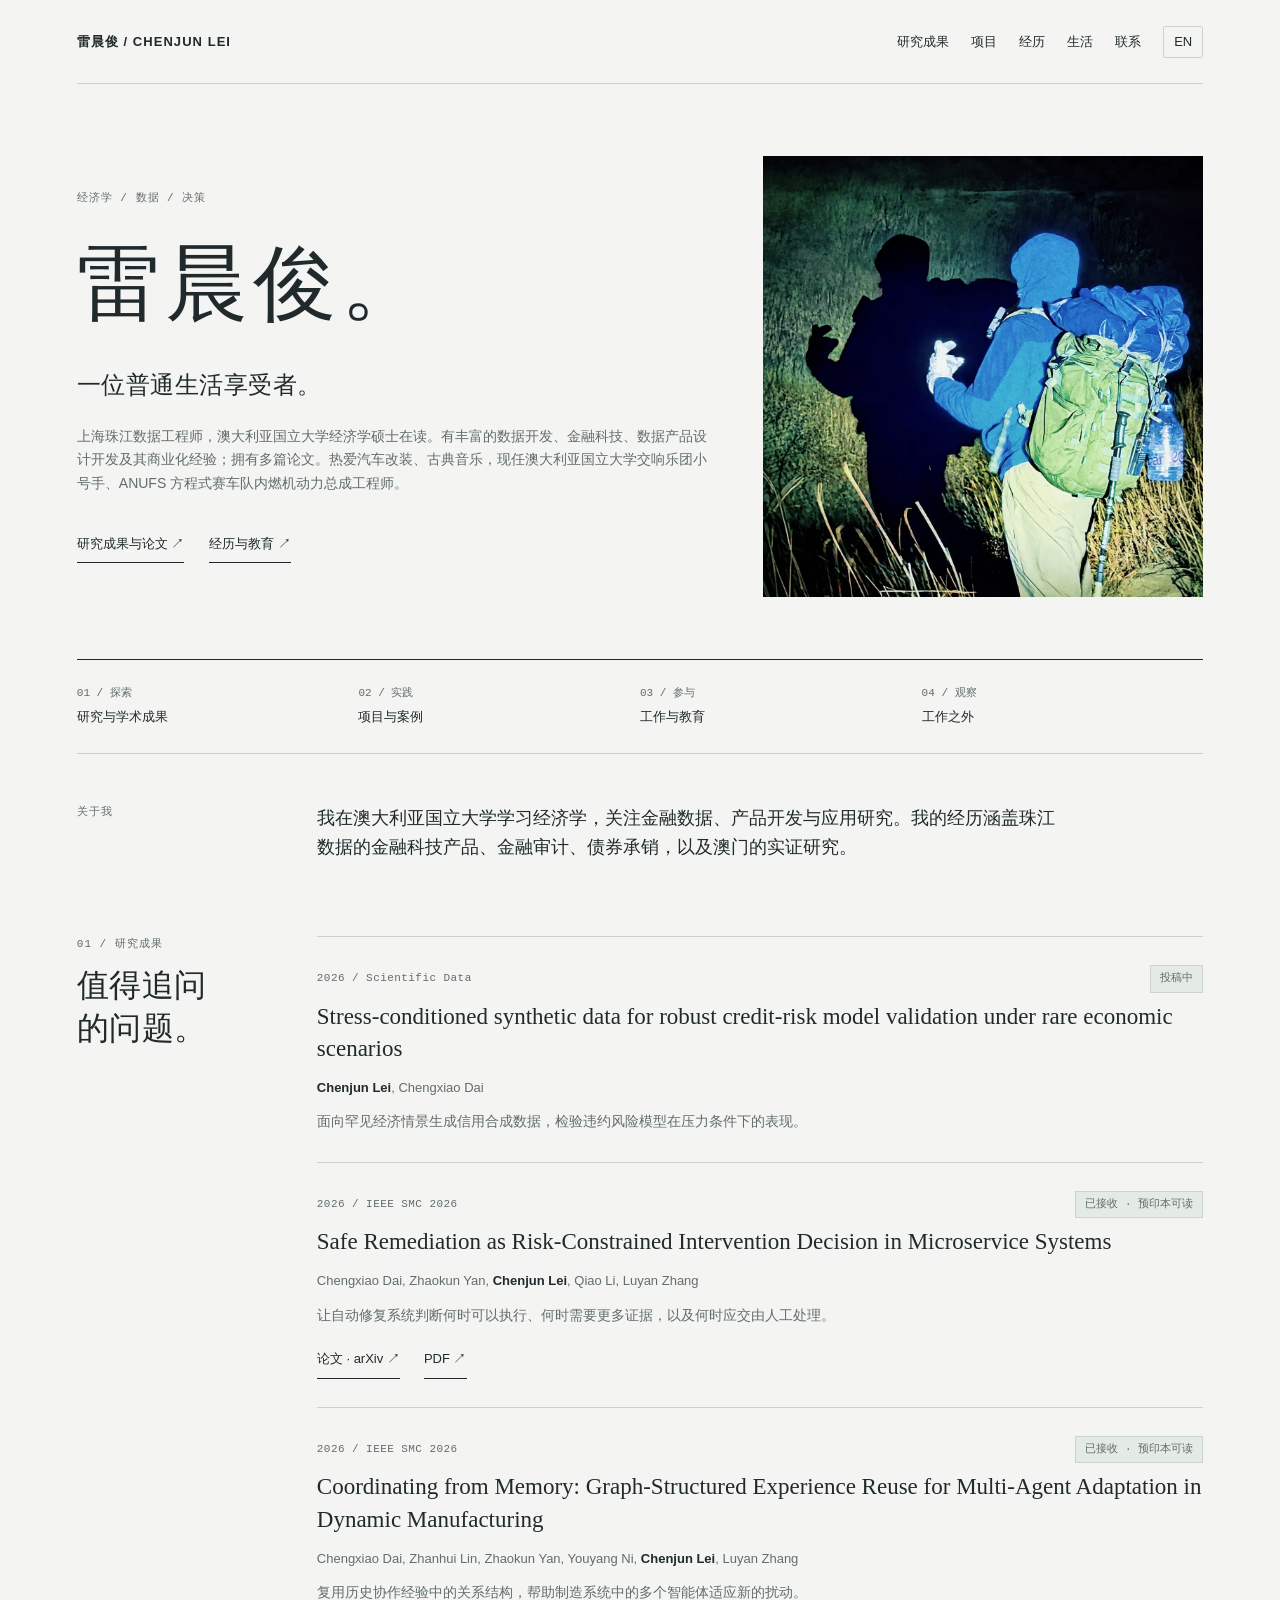
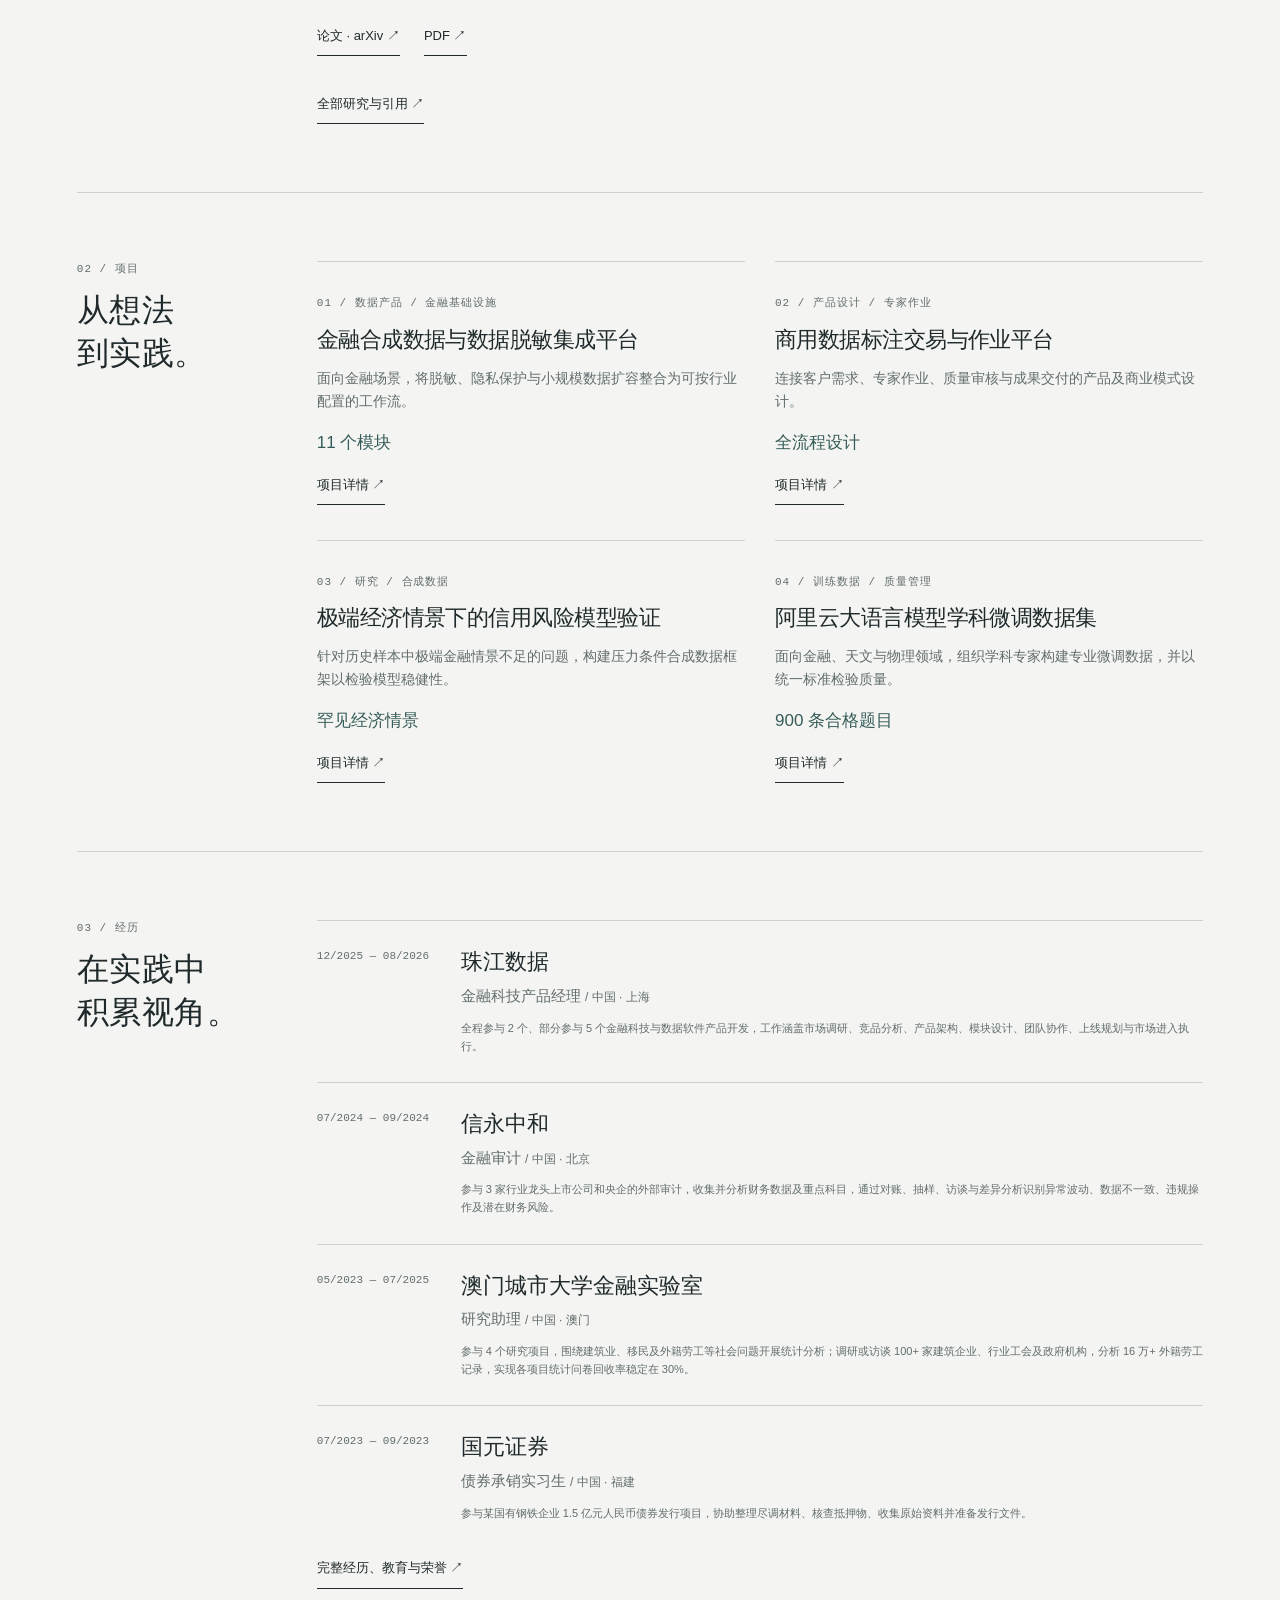
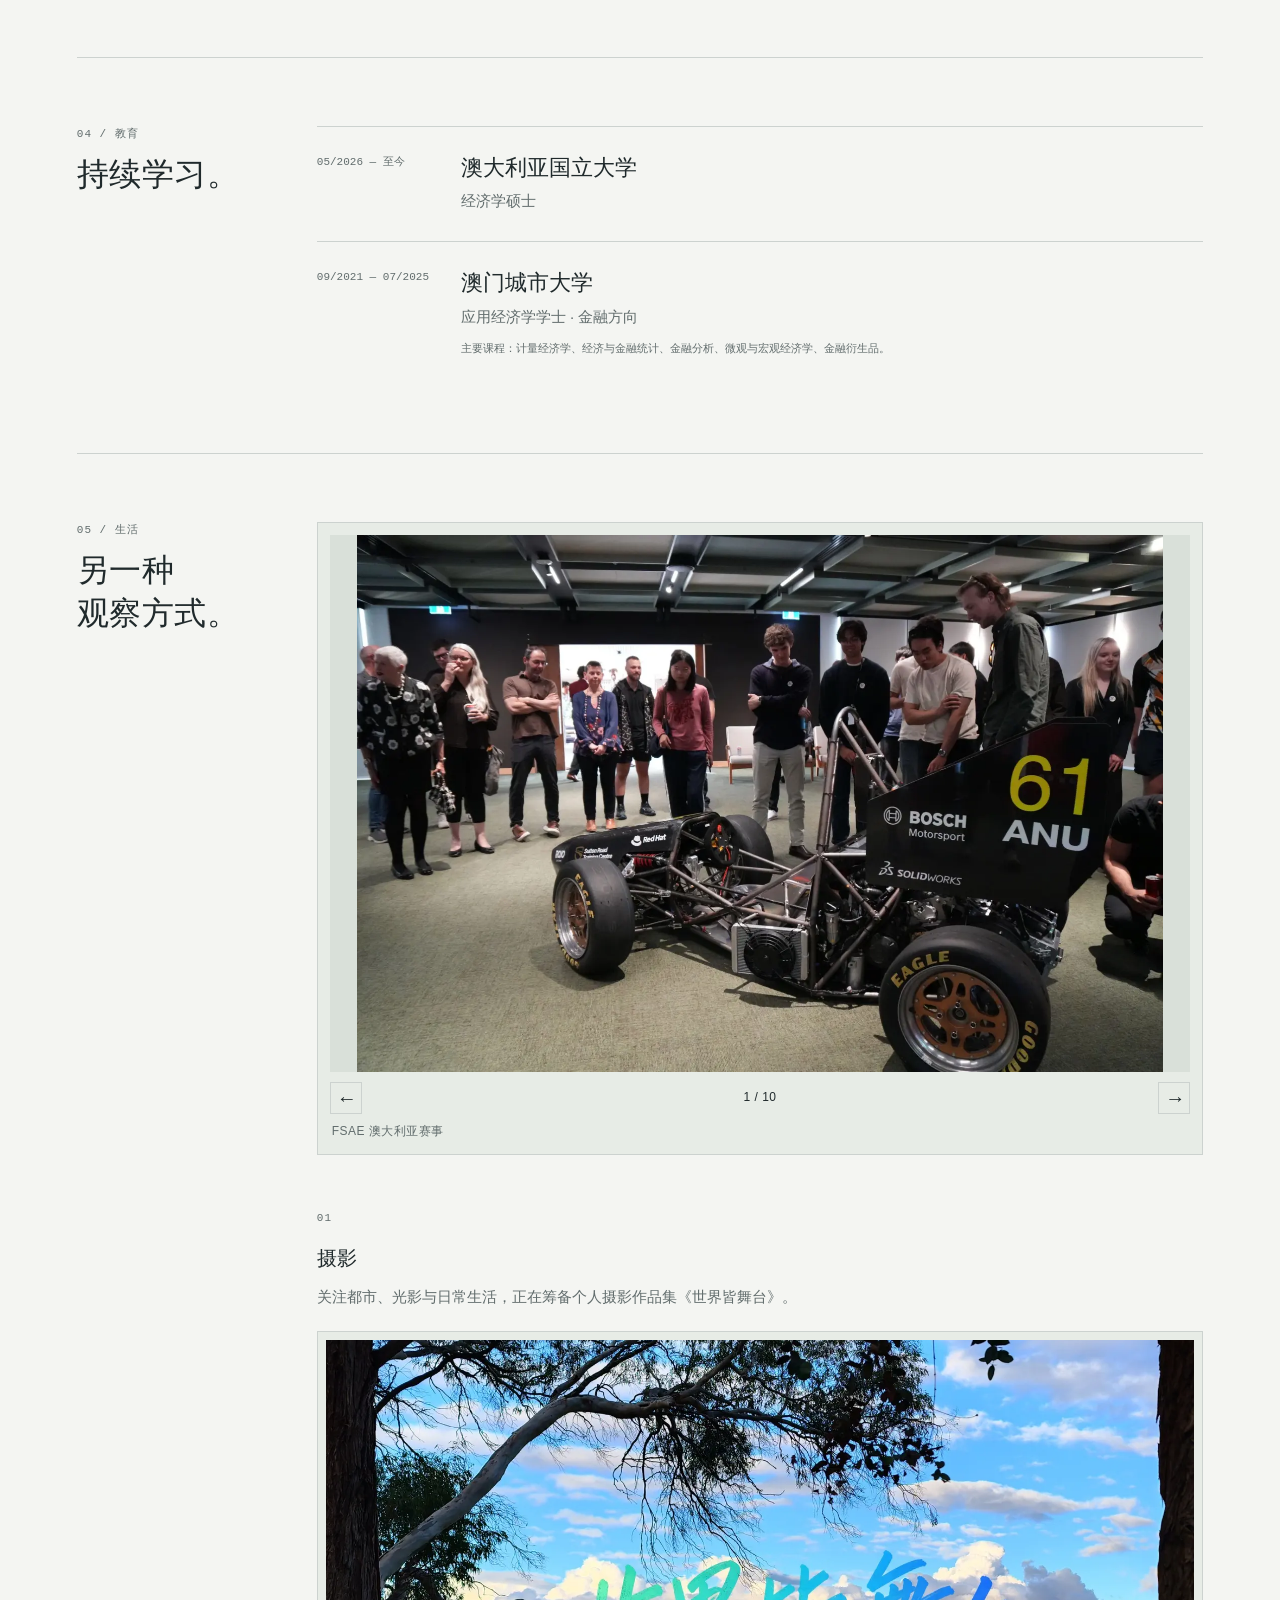
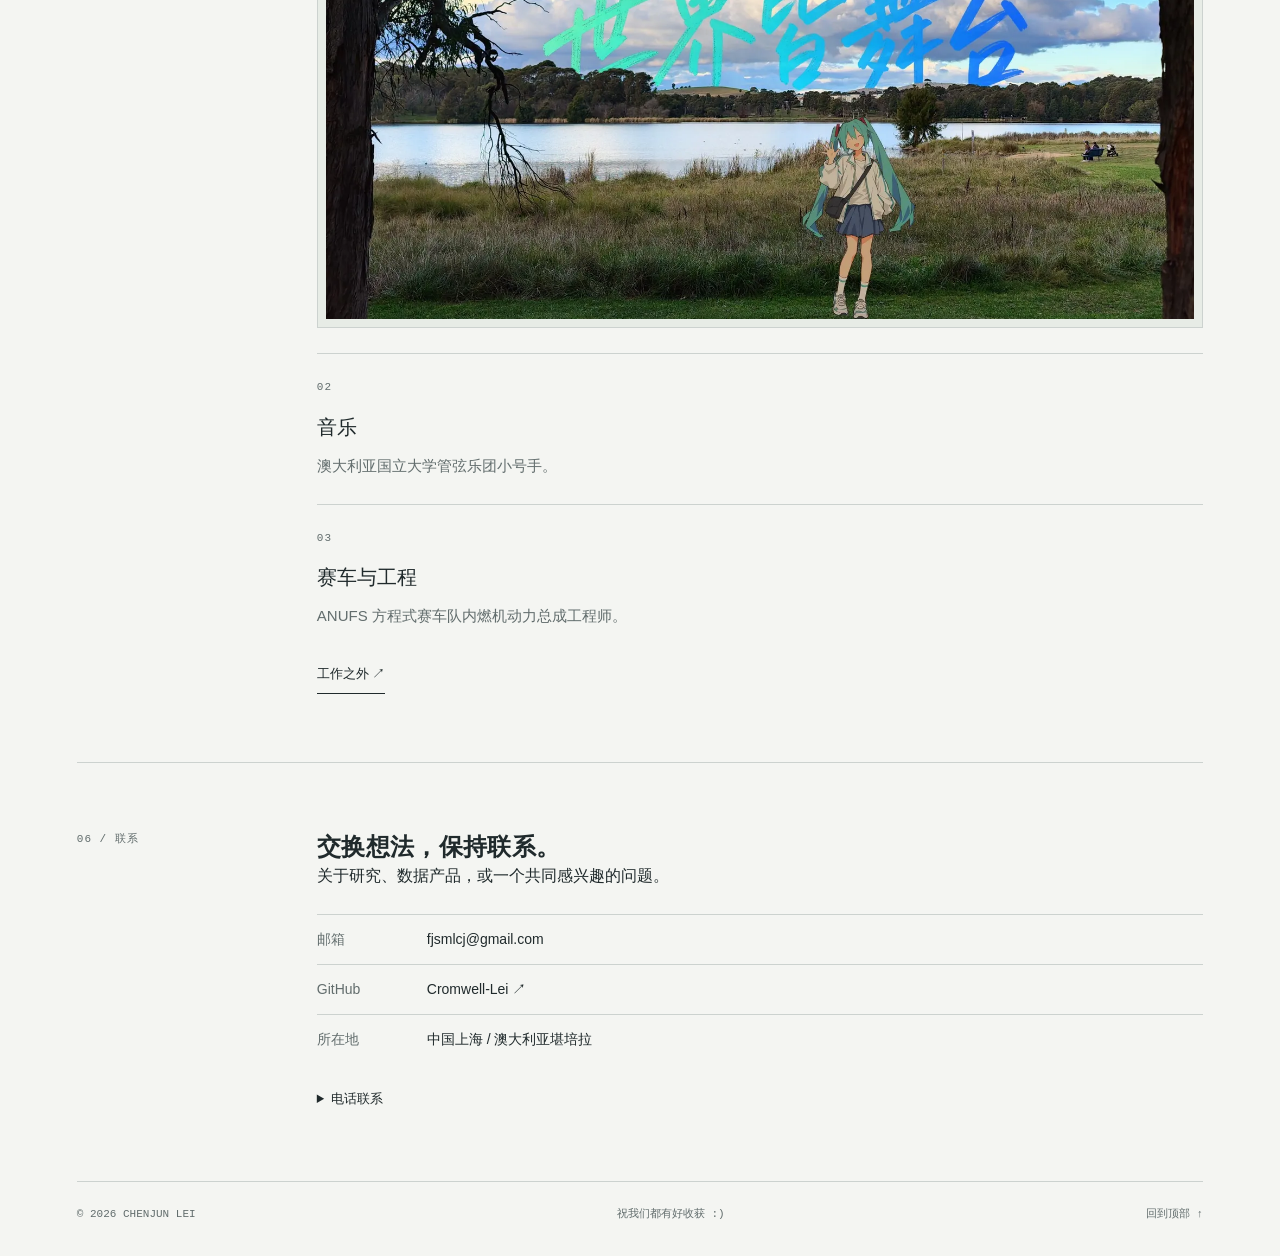
==== commit 5f990d86: "Simplify footer by removing location and globe" ====
--- a/zh/index.html
+++ b/zh/index.html
@@ -3,7 +3,7 @@
 <title>研究、产品与观察 — 雷晨俊</title><meta name="description" content="雷晨俊的个人主页：澳大利亚国立大学经济学、金融科技产品、合成数据与应用研究。论文、项目、工作经历与个人兴趣。"><link rel="canonical" href="https://cromwell-lei.github.io/zh/">
 <link rel="alternate" hreflang="en" href="https://cromwell-lei.github.io/"><link rel="alternate" hreflang="zh-CN" href="https://cromwell-lei.github.io/zh/"><link rel="alternate" hreflang="x-default" href="https://cromwell-lei.github.io/">
 <meta property="og:type" content="website"><meta property="og:title" content="研究、产品与观察 — Chenjun Lei"><meta property="og:description" content="雷晨俊的个人主页：澳大利亚国立大学经济学、金融科技产品、合成数据与应用研究。论文、项目、工作经历与个人兴趣。"><meta property="og:url" content="https://cromwell-lei.github.io/zh/"><meta property="og:locale" content="zh_CN">
-<link rel="icon" href="../assets/icons/favicon.svg" type="image/svg+xml"><link rel="stylesheet" href="../css/style.css?v=6"><script defer src="../js/main.js?v=6"></script></head><body>
+<link rel="icon" href="../assets/icons/favicon.svg" type="image/svg+xml"><link rel="stylesheet" href="../css/style.css?v=7"><script defer src="../js/main.js?v=7"></script></head><body>
 <a class="skip-link" href="#main">跳至正文</a><header><a class="brand" href="./">雷晨俊 / CHENJUN LEI</a><nav aria-label="主导航"><a href="research.html">研究成果</a><a href="projects.html">项目</a><a href="experience.html">经历</a><a href="photography.html">生活</a><a href="index.html#lei-contact">联系</a><a class="language-switch" data-language-switch href="../" lang="en" hreflang="en" aria-label="Switch to English">EN</a></nav></header>
 <main id="main"><section class="hero" id="lei-top"><div><p class="kicker">经济学 / 数据 / 决策</p><h1>雷晨俊。</h1><p class="intro">一位普通生活享受者。</p><p class="role">上海珠江数据工程师，澳大利亚国立大学经济学硕士在读。有丰富的数据开发、金融科技、数据产品设计开发及其商业化经验；拥有多篇论文。热爱汽车改装、古典音乐，现任澳大利亚国立大学交响乐团小号手、ANUFS 方程式赛车队内燃机动力总成工程师。</p><div class="hero-links"><a class="text-link" href="research.html">研究成果与论文 ↗</a><a class="text-link" href="experience.html">经历与教育 ↗</a></div></div><figure class="hero-avatar"><img src="../assets/images/lei-avatar.webp" alt="堪培拉夜间徒步，两位徒步者的背影映着蓝绿色的夜光。" width="1254" height="1254"></figure></section><div class="index"><a href="#lei-research"><span>01 / 探索</span>研究与学术成果</a><a href="#lei-projects"><span>02 / 实践</span>项目与案例</a><a href="#lei-experience"><span>03 / 参与</span>工作与教育</a><a href="#lei-outside"><span>04 / 观察</span>工作之外</a></div><section class="about-strip"><p class="kicker">关于我</p><p>我在澳大利亚国立大学学习经济学，关注金融数据、产品开发与应用研究。我的经历涵盖珠江数据的金融科技产品、金融审计、债券承销，以及澳门的实证研究。</p></section><section class="chapter" id="lei-research"><div class="chapter-label"><p class="kicker">01 / 研究成果</p><h2>值得追问<br>的问题。</h2></div><div><article class="record publication" id="synstress"><div class="meta"><span>2026 / Scientific Data</span><span class="status">投稿中</span></div><h3 lang="en">Stress-conditioned synthetic data for robust credit-risk model validation under rare economic scenarios</h3><p class="authors"><strong>Chenjun Lei</strong>, Chengxiao Dai</p><p>面向罕见经济情景生成信用合成数据，检验违约风险模型在压力条件下的表现。</p></article><article class="record publication" id="safe-remediation"><div class="meta"><span>2026 / IEEE SMC 2026</span><span class="status">已接收 · 预印本可读</span></div><h3 lang="en"><a href="https://arxiv.org/abs/2607.20005">Safe Remediation as Risk-Constrained Intervention Decision in Microservice Systems</a></h3><p class="authors">Chengxiao Dai, Zhaokun Yan, <strong>Chenjun Lei</strong>, Qiao Li, Luyan Zhang</p><p>让自动修复系统判断何时可以执行、何时需要更多证据，以及何时应交由人工处理。</p><div class="paper-links"><a class="text-link" href="https://arxiv.org/abs/2607.20005">论文 · arXiv ↗</a><a class="text-link" href="https://arxiv.org/pdf/2607.20005">PDF ↗</a></div></article><article class="record publication" id="coordinating-memory"><div class="meta"><span>2026 / IEEE SMC 2026</span><span class="status">已接收 · 预印本可读</span></div><h3 lang="en"><a href="https://arxiv.org/abs/2607.19985">Coordinating from Memory: Graph-Structured Experience Reuse for Multi-Agent Adaptation in Dynamic Manufacturing</a></h3><p class="authors">Chengxiao Dai, Zhanhui Lin, Zhaokun Yan, Youyang Ni, <strong>Chenjun Lei</strong>, Luyan Zhang</p><p>复用历史协作经验中的关系结构，帮助制造系统中的多个智能体适应新的扰动。</p><div class="paper-links"><a class="text-link" href="https://arxiv.org/abs/2607.19985">论文 · arXiv ↗</a><a class="text-link" href="https://arxiv.org/pdf/2607.19985">PDF ↗</a></div></article><a class="text-link" href="research.html">全部研究与引用 ↗</a></div></section><section class="chapter" id="lei-projects"><div class="chapter-label"><p class="kicker">02 / 项目</p><h2>从想法<br>到实践。</h2></div><div><div class="project-grid"><article class="project"><p class="kicker">01 / 数据产品 / 金融基础设施</p><h3>金融合成数据与数据脱敏集成平台</h3><p>面向金融场景，将脱敏、隐私保护与小规模数据扩容整合为可按行业配置的工作流。</p><p class="project-metric">11 个模块</p><a class="text-link" href="projects.html#synthetic-platform">项目详情 ↗</a></article><article class="project"><p class="kicker">02 / 产品设计 / 专家作业</p><h3>商用数据标注交易与作业平台</h3><p>连接客户需求、专家作业、质量审核与成果交付的产品及商业模式设计。</p><p class="project-metric">全流程设计</p><a class="text-link" href="projects.html#annotation-platform">项目详情 ↗</a></article><article class="project"><p class="kicker">03 / 研究 / 合成数据</p><h3>极端经济情景下的信用风险模型验证</h3><p>针对历史样本中极端金融情景不足的问题，构建压力条件合成数据框架以检验模型稳健性。</p><p class="project-metric">罕见经济情景</p><a class="text-link" href="projects.html#credit-risk">项目详情 ↗</a></article><article class="project"><p class="kicker">04 / 训练数据 / 质量管理</p><h3>阿里云大语言模型学科微调数据集</h3><p>面向金融、天文与物理领域，组织学科专家构建专业微调数据，并以统一标准检验质量。</p><p class="project-metric">900 条合格题目</p><a class="text-link" href="projects.html#domain-datasets">项目详情 ↗</a></article></div></div></section><section class="chapter" id="lei-experience"><div class="chapter-label"><p class="kicker">03 / 经历</p><h2>在实践中<br>积累视角。</h2></div><div><article class="job"><span class="job-date">12/2025 — 08/2026</span><div><h3>珠江数据</h3><p>金融科技产品经理 <span class="job-location">/ 中国 · 上海</span></p><p class="job-note">全程参与 2 个、部分参与 5 个金融科技与数据软件产品开发，工作涵盖市场调研、竞品分析、产品架构、模块设计、团队协作、上线规划与市场进入执行。</p></div></article><article class="job"><span class="job-date">07/2024 — 09/2024</span><div><h3>信永中和</h3><p>金融审计 <span class="job-location">/ 中国 · 北京</span></p><p class="job-note">参与 3 家行业龙头上市公司和央企的外部审计，收集并分析财务数据及重点科目，通过对账、抽样、访谈与差异分析识别异常波动、数据不一致、违规操作及潜在财务风险。</p></div></article><article class="job"><span class="job-date">05/2023 — 07/2025</span><div><h3>澳门城市大学金融实验室</h3><p>研究助理 <span class="job-location">/ 中国 · 澳门</span></p><p class="job-note">参与 4 个研究项目，围绕建筑业、移民及外籍劳工等社会问题开展统计分析；调研或访谈 100+ 家建筑企业、行业工会及政府机构，分析 16 万+ 外籍劳工记录，实现各项目统计问卷回收率稳定在 30%。</p></div></article><article class="job"><span class="job-date">07/2023 — 09/2023</span><div><h3>国元证券</h3><p>债券承销实习生 <span class="job-location">/ 中国 · 福建</span></p><p class="job-note">参与某国有钢铁企业 1.5 亿元人民币债券发行项目，协助整理尽调材料、核查抵押物、收集原始资料并准备发行文件。</p></div></article><a class="text-link" href="experience.html">完整经历、教育与荣誉 ↗</a></div></section><section class="chapter" id="lei-education"><div class="chapter-label"><p class="kicker">04 / 教育</p><h2>持续学习。</h2></div><div><div class="job"><span class="job-date">05/2026 — 至今</span><div><h3>澳大利亚国立大学</h3><p>经济学硕士</p></div></div>
-    <div class="job"><span class="job-date">09/2021 — 07/2025</span><div><h3>澳门城市大学</h3><p>应用经济学学士 · 金融方向</p><p class="job-note">主要课程：计量经济学、经济与金融统计、金融分析、微观与宏观经济学、金融衍生品。</p></div></div></div></section><section class="chapter" id="lei-outside"><div class="chapter-label"><p class="kicker">05 / 生活</p><h2>另一种<br>观察方式。</h2></div><div><section class="photo-carousel" data-carousel aria-label="摄影作品轮播"><div class="carousel-viewport"><figure class="carousel-slide" data-carousel-slide data-caption="FSAE 澳大利亚赛事"><img src="../assets/photos/fsae-australasia.webp" alt="FSAE 澳大利亚赛事上的 ANU Formula Sport 赛车。" loading="lazy"></figure><figure class="carousel-slide" data-carousel-slide data-caption="坏日子里的快乐"><img src="../assets/photos/a-bad-days-happy.webp" alt="晴空下坐在秋千上的人。" loading="lazy"></figure><figure class="carousel-slide" data-carousel-slide data-caption="YAMAHA YTR200DT"><img src="../assets/photos/yamaha-ytr200dt.webp" alt="一支 YAMAHA YTR200DT 小号。" loading="lazy"></figure><figure class="carousel-slide" data-carousel-slide data-caption=""><img src="../assets/photos/bicycle.webp" alt="金色秋树下的一辆自行车。" loading="lazy"></figure><figure class="carousel-slide" data-carousel-slide data-caption="台北，台湾"><img src="../assets/photos/taipei-taiwan.webp" alt="透过飞机舷窗看到的台湾旗帜。" loading="lazy"></figure><figure class="carousel-slide" data-carousel-slide data-caption="中国三明"><img src="../assets/photos/sanming-china.webp" alt="中国三明的夜间街景。" loading="lazy"></figure><figure class="carousel-slide" data-carousel-slide data-caption="新加坡滨海湾"><img src="../assets/photos/marina-bay-singapore.webp" alt="新加坡滨海湾的日落。" loading="lazy"></figure><figure class="carousel-slide" data-carousel-slide data-caption="日本富士山"><img src="../assets/photos/fuji-japan.webp" alt="日本富士山顶的标志碑。" loading="lazy"></figure><figure class="carousel-slide" data-carousel-slide data-caption="澳大利亚堪培拉"><img src="../assets/photos/canberra-australia.webp" alt="堪培拉伯利·格里芬湖畔的一辆自行车。" loading="lazy"></figure><figure class="carousel-slide" data-carousel-slide data-caption="澳门城市大学的某一天"><img src="../assets/photos/cityu-macau.webp" alt="晚阳穿过澳门城市大学楼梯间。" loading="lazy"></figure></div><div class="carousel-controls"><button type="button" data-carousel-prev aria-label="上一张照片">←</button><p class="carousel-count" data-carousel-count aria-live="polite">1 / 10</p><button type="button" data-carousel-next aria-label="下一张照片">→</button></div><p class="carousel-caption" data-carousel-caption>FSAE 澳大利亚赛事</p></section><div class="interest-notes"><article><p class="kicker">01</p><h3>摄影</h3><p>关注都市、光影与日常生活，正在筹备个人摄影作品集《世界皆舞台》。</p><figure class="interest-feature"><img src="../assets/images/world-stage-photobook.webp" alt="个人影集《世界皆舞台》封面。" width="1600" height="1200" loading="lazy"></figure></article><article><p class="kicker">02</p><h3>音乐</h3><p>澳大利亚国立大学管弦乐团小号手。</p></article><article><p class="kicker">03</p><h3>赛车与工程</h3><p>ANUFS 方程式赛车队内燃机动力总成工程师。</p></article></div><a class="text-link" href="photography.html">工作之外 ↗</a></div></section><section class="chapter" id="lei-contact"><div class="chapter-label"><p class="kicker">06 / 联系</p></div><div><h2>交换想法，保持联系。</h2><p>关于研究、数据产品，或一个共同感兴趣的问题。</p><dl class="contact-list"><div><dt>邮箱</dt><dd><a href="mailto:fjsmlcj@gmail.com">fjsmlcj@gmail.com</a></dd></div><div><dt>GitHub</dt><dd><a href="https://github.com/Cromwell-Lei">Cromwell-Lei ↗</a></dd></div><div><dt>所在地</dt><dd>中国上海 / 澳大利亚堪培拉</dd></div></dl><details class="phone-details"><summary>电话联系</summary><p><a href="tel:+8619168655714">+86 19168655714</a> · <a href="tel:+61458020537">+61 458020537</a></p></details></div></section></main><footer><p>© <span data-year>2026</span> CHENJUN LEI</p><p>祝我们都有好收获 :)</p><p>上海 / 堪培拉</p><button class="footer-globe" type="button" data-globe aria-label="拖拽转动地球仪" title="拖拽转动"><svg viewBox="0 0 64 64" aria-hidden="true" focusable="false"><circle cx="32" cy="32" r="26" class="globe-outline"/><g class="globe-art" data-globe-art><ellipse cx="32" cy="32" rx="12" ry="26"/><path d="M7 32h50M10 20h44M10 44h44"/><path class="globe-land" d="M24 15l7 3 1 7-6 4-1 8-7-3-3-8 5-4zM40 33l8 3-2 8-7 3-4-5 3-5z"/></g></svg></button><a href="#main">回到顶部 ↑</a></footer></body></html>+    <div class="job"><span class="job-date">09/2021 — 07/2025</span><div><h3>澳门城市大学</h3><p>应用经济学学士 · 金融方向</p><p class="job-note">主要课程：计量经济学、经济与金融统计、金融分析、微观与宏观经济学、金融衍生品。</p></div></div></div></section><section class="chapter" id="lei-outside"><div class="chapter-label"><p class="kicker">05 / 生活</p><h2>另一种<br>观察方式。</h2></div><div><section class="photo-carousel" data-carousel aria-label="摄影作品轮播"><div class="carousel-viewport"><figure class="carousel-slide" data-carousel-slide data-caption="FSAE 澳大利亚赛事"><img src="../assets/photos/fsae-australasia.webp" alt="FSAE 澳大利亚赛事上的 ANU Formula Sport 赛车。" loading="lazy"></figure><figure class="carousel-slide" data-carousel-slide data-caption="坏日子里的快乐"><img src="../assets/photos/a-bad-days-happy.webp" alt="晴空下坐在秋千上的人。" loading="lazy"></figure><figure class="carousel-slide" data-carousel-slide data-caption="YAMAHA YTR200DT"><img src="../assets/photos/yamaha-ytr200dt.webp" alt="一支 YAMAHA YTR200DT 小号。" loading="lazy"></figure><figure class="carousel-slide" data-carousel-slide data-caption=""><img src="../assets/photos/bicycle.webp" alt="金色秋树下的一辆自行车。" loading="lazy"></figure><figure class="carousel-slide" data-carousel-slide data-caption="台北，台湾"><img src="../assets/photos/taipei-taiwan.webp" alt="透过飞机舷窗看到的台湾旗帜。" loading="lazy"></figure><figure class="carousel-slide" data-carousel-slide data-caption="中国三明"><img src="../assets/photos/sanming-china.webp" alt="中国三明的夜间街景。" loading="lazy"></figure><figure class="carousel-slide" data-carousel-slide data-caption="新加坡滨海湾"><img src="../assets/photos/marina-bay-singapore.webp" alt="新加坡滨海湾的日落。" loading="lazy"></figure><figure class="carousel-slide" data-carousel-slide data-caption="日本富士山"><img src="../assets/photos/fuji-japan.webp" alt="日本富士山顶的标志碑。" loading="lazy"></figure><figure class="carousel-slide" data-carousel-slide data-caption="澳大利亚堪培拉"><img src="../assets/photos/canberra-australia.webp" alt="堪培拉伯利·格里芬湖畔的一辆自行车。" loading="lazy"></figure><figure class="carousel-slide" data-carousel-slide data-caption="澳门城市大学的某一天"><img src="../assets/photos/cityu-macau.webp" alt="晚阳穿过澳门城市大学楼梯间。" loading="lazy"></figure></div><div class="carousel-controls"><button type="button" data-carousel-prev aria-label="上一张照片">←</button><p class="carousel-count" data-carousel-count aria-live="polite">1 / 10</p><button type="button" data-carousel-next aria-label="下一张照片">→</button></div><p class="carousel-caption" data-carousel-caption>FSAE 澳大利亚赛事</p></section><div class="interest-notes"><article><p class="kicker">01</p><h3>摄影</h3><p>关注都市、光影与日常生活，正在筹备个人摄影作品集《世界皆舞台》。</p><figure class="interest-feature"><img src="../assets/images/world-stage-photobook.webp" alt="个人影集《世界皆舞台》封面。" width="1600" height="1200" loading="lazy"></figure></article><article><p class="kicker">02</p><h3>音乐</h3><p>澳大利亚国立大学管弦乐团小号手。</p></article><article><p class="kicker">03</p><h3>赛车与工程</h3><p>ANUFS 方程式赛车队内燃机动力总成工程师。</p></article></div><a class="text-link" href="photography.html">工作之外 ↗</a></div></section><section class="chapter" id="lei-contact"><div class="chapter-label"><p class="kicker">06 / 联系</p></div><div><h2>交换想法，保持联系。</h2><p>关于研究、数据产品，或一个共同感兴趣的问题。</p><dl class="contact-list"><div><dt>邮箱</dt><dd><a href="mailto:fjsmlcj@gmail.com">fjsmlcj@gmail.com</a></dd></div><div><dt>GitHub</dt><dd><a href="https://github.com/Cromwell-Lei">Cromwell-Lei ↗</a></dd></div><div><dt>所在地</dt><dd>中国上海 / 澳大利亚堪培拉</dd></div></dl><details class="phone-details"><summary>电话联系</summary><p><a href="tel:+8619168655714">+86 19168655714</a> · <a href="tel:+61458020537">+61 458020537</a></p></details></div></section></main><footer><p>© <span data-year>2026</span> CHENJUN LEI</p><p>祝我们都有好收获 :)</p><a href="#main">回到顶部 ↑</a></footer></body></html>
--- a/css/style.css
+++ b/css/style.css
@@ -443,15 +443,6 @@
   font:10px/1.6 monospace;
   color:var(--muted)
 }
-body .footer-globe{--globe-turn:0deg;display:grid;place-items:center;width:38px;height:38px;padding:0;border:0;background:transparent;color:var(--accent);cursor:grab;touch-action:none}
-body .footer-globe:active,body .footer-globe.is-dragging{cursor:grabbing}
-body .footer-globe svg{display:block;width:34px;height:34px;overflow:visible}
-body .footer-globe .globe-outline,body .footer-globe .globe-art ellipse,body .footer-globe .globe-art path{fill:none;stroke:currentColor;stroke-width:1.15;vector-effect:non-scaling-stroke}
-body .footer-globe .globe-art{transform:rotate(var(--globe-turn));transform-origin:32px 32px;transition:transform 220ms ease}
-body .footer-globe.is-dragging .globe-art{transition:none}
-body .footer-globe .globe-land{fill:currentColor;fill-opacity:.16}
-body .footer-globe:hover .globe-art{stroke-width:1.4}
-@media(prefers-reduced-motion:reduce){body .footer-globe .globe-art{transition:none}}
 
     @media(max-width:700px){
   body{
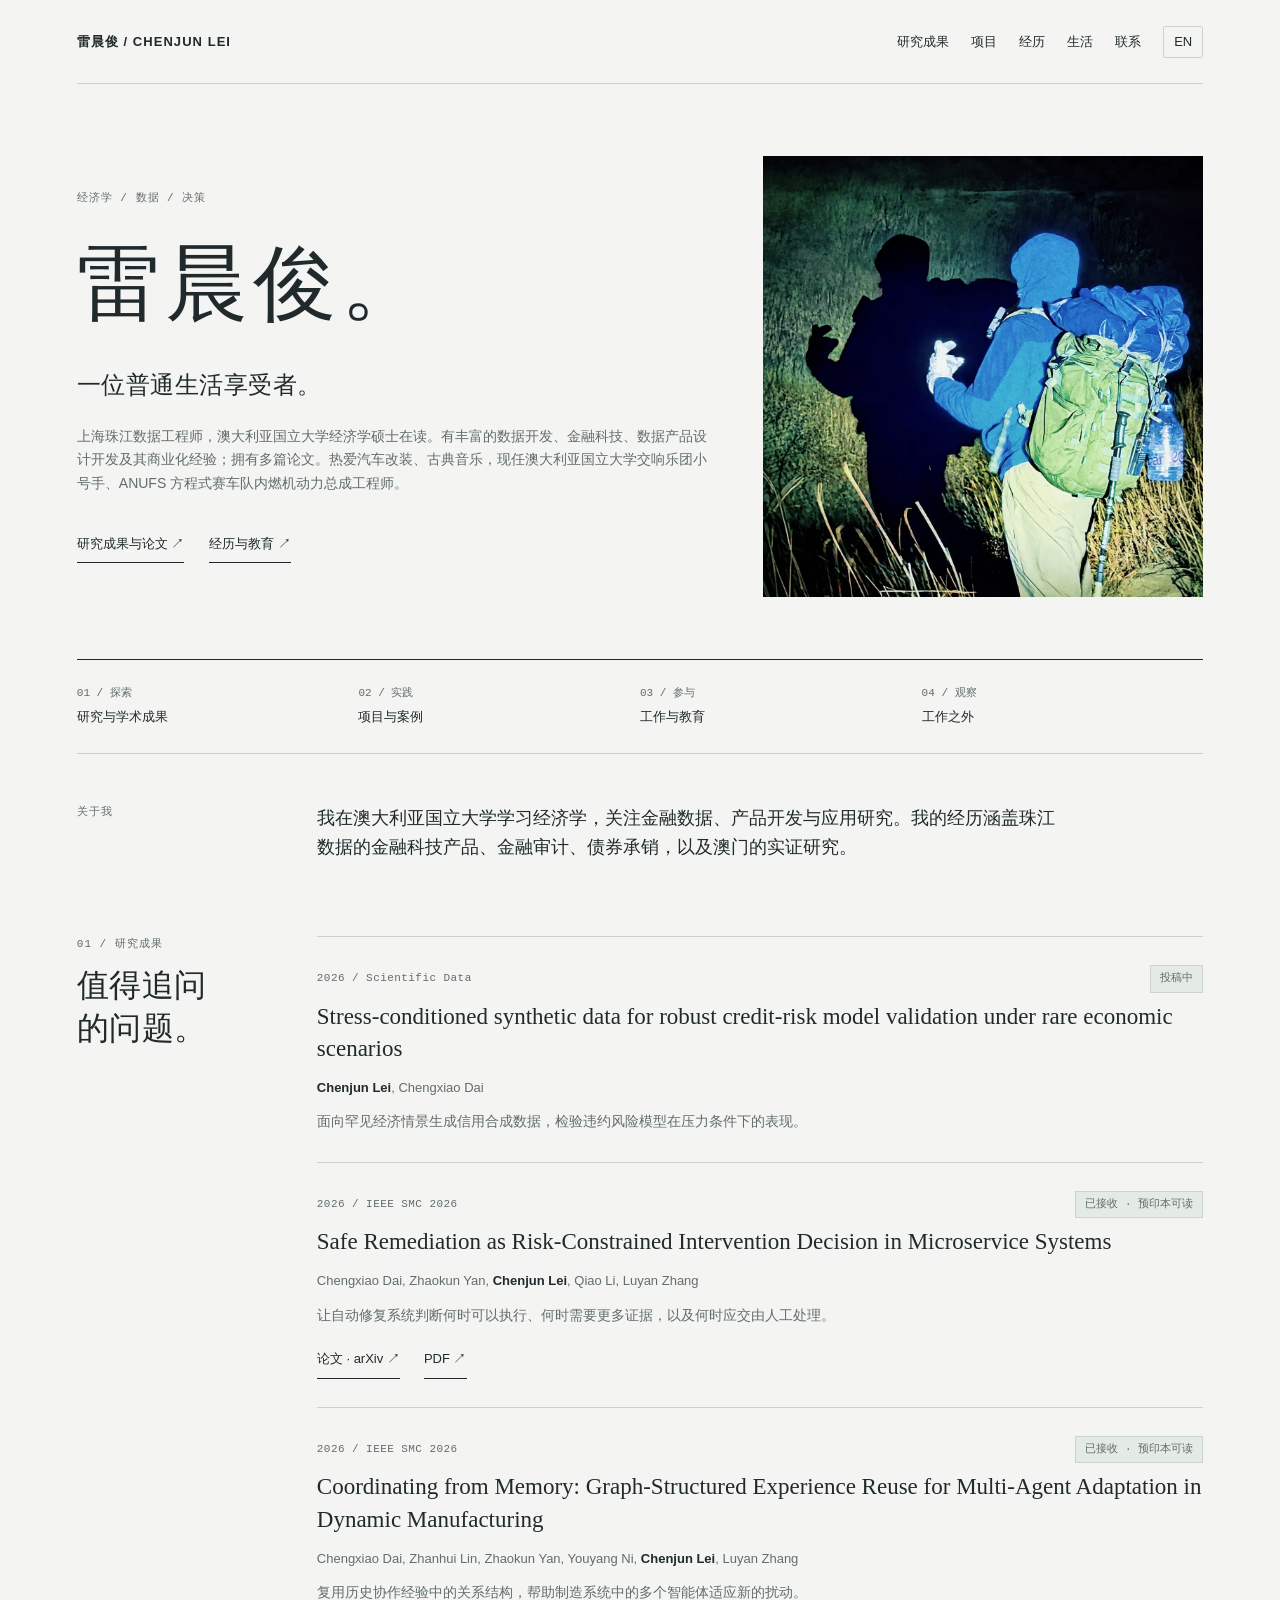
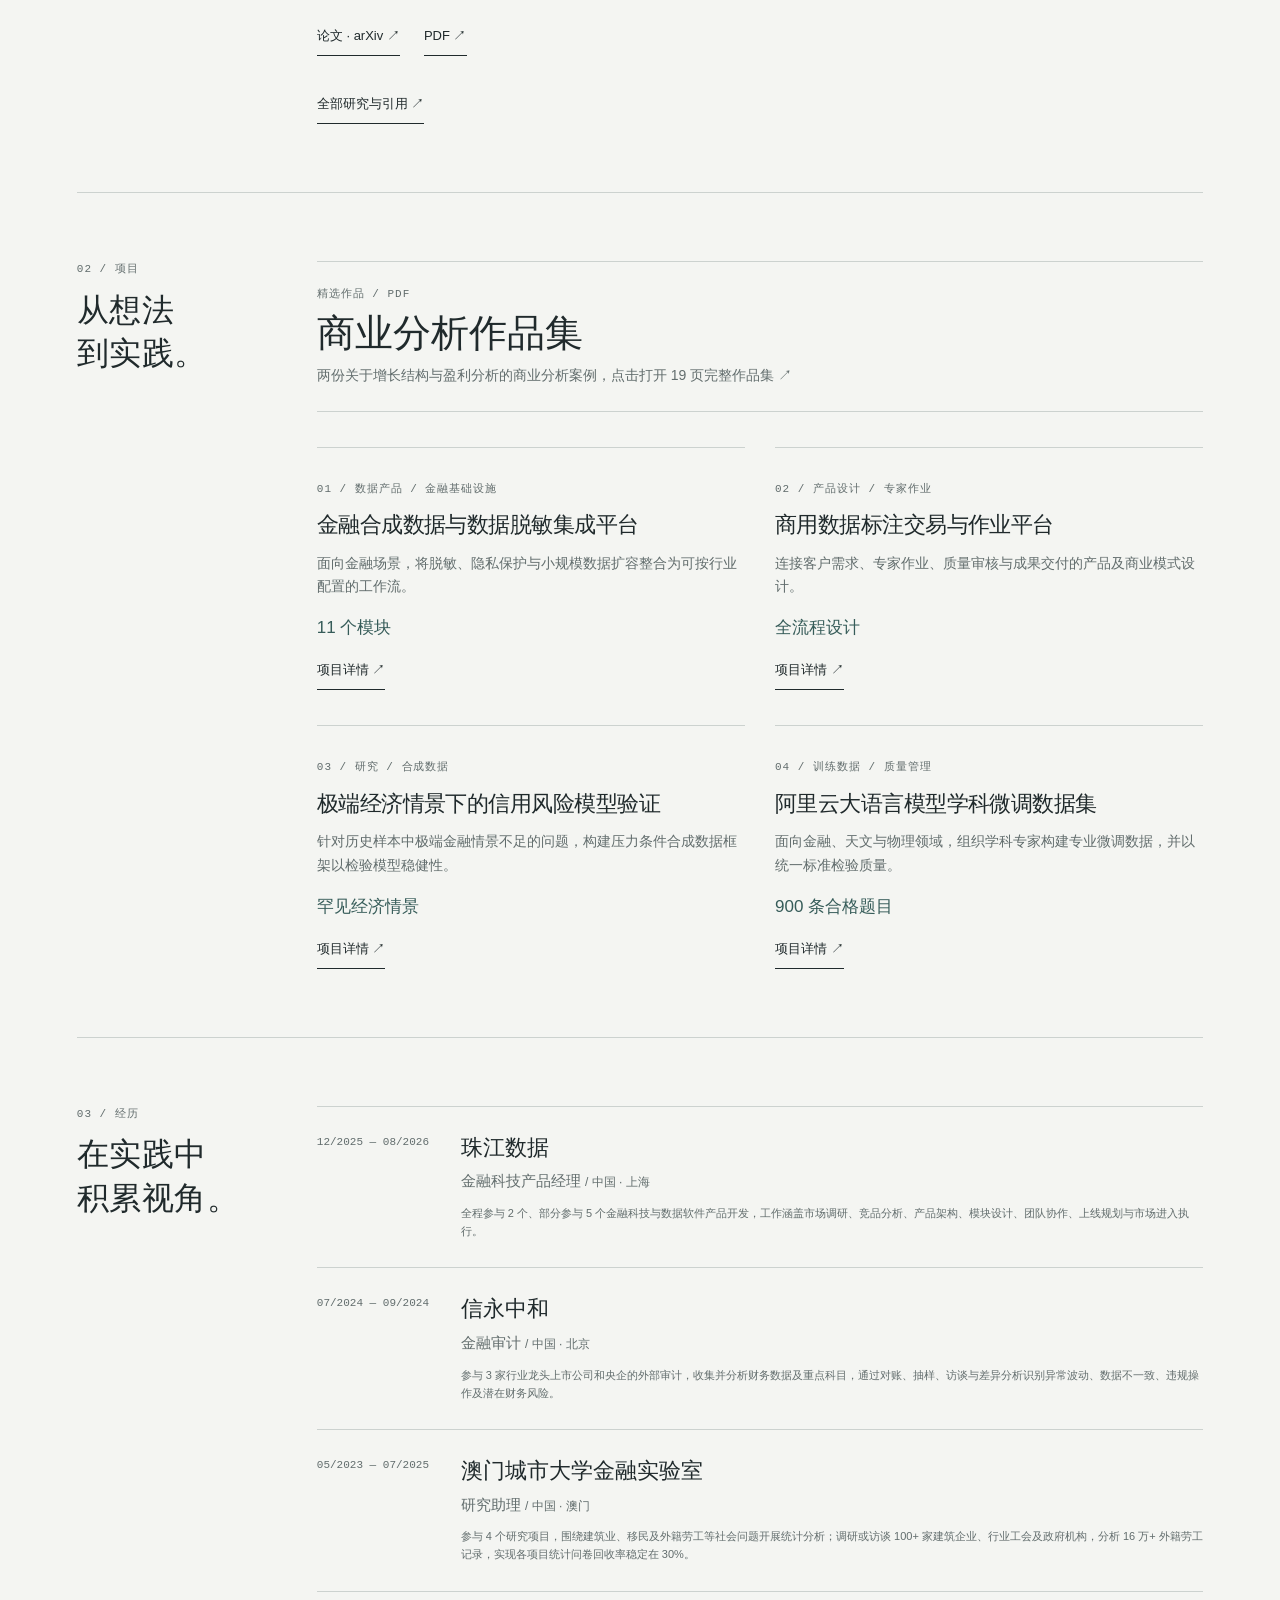
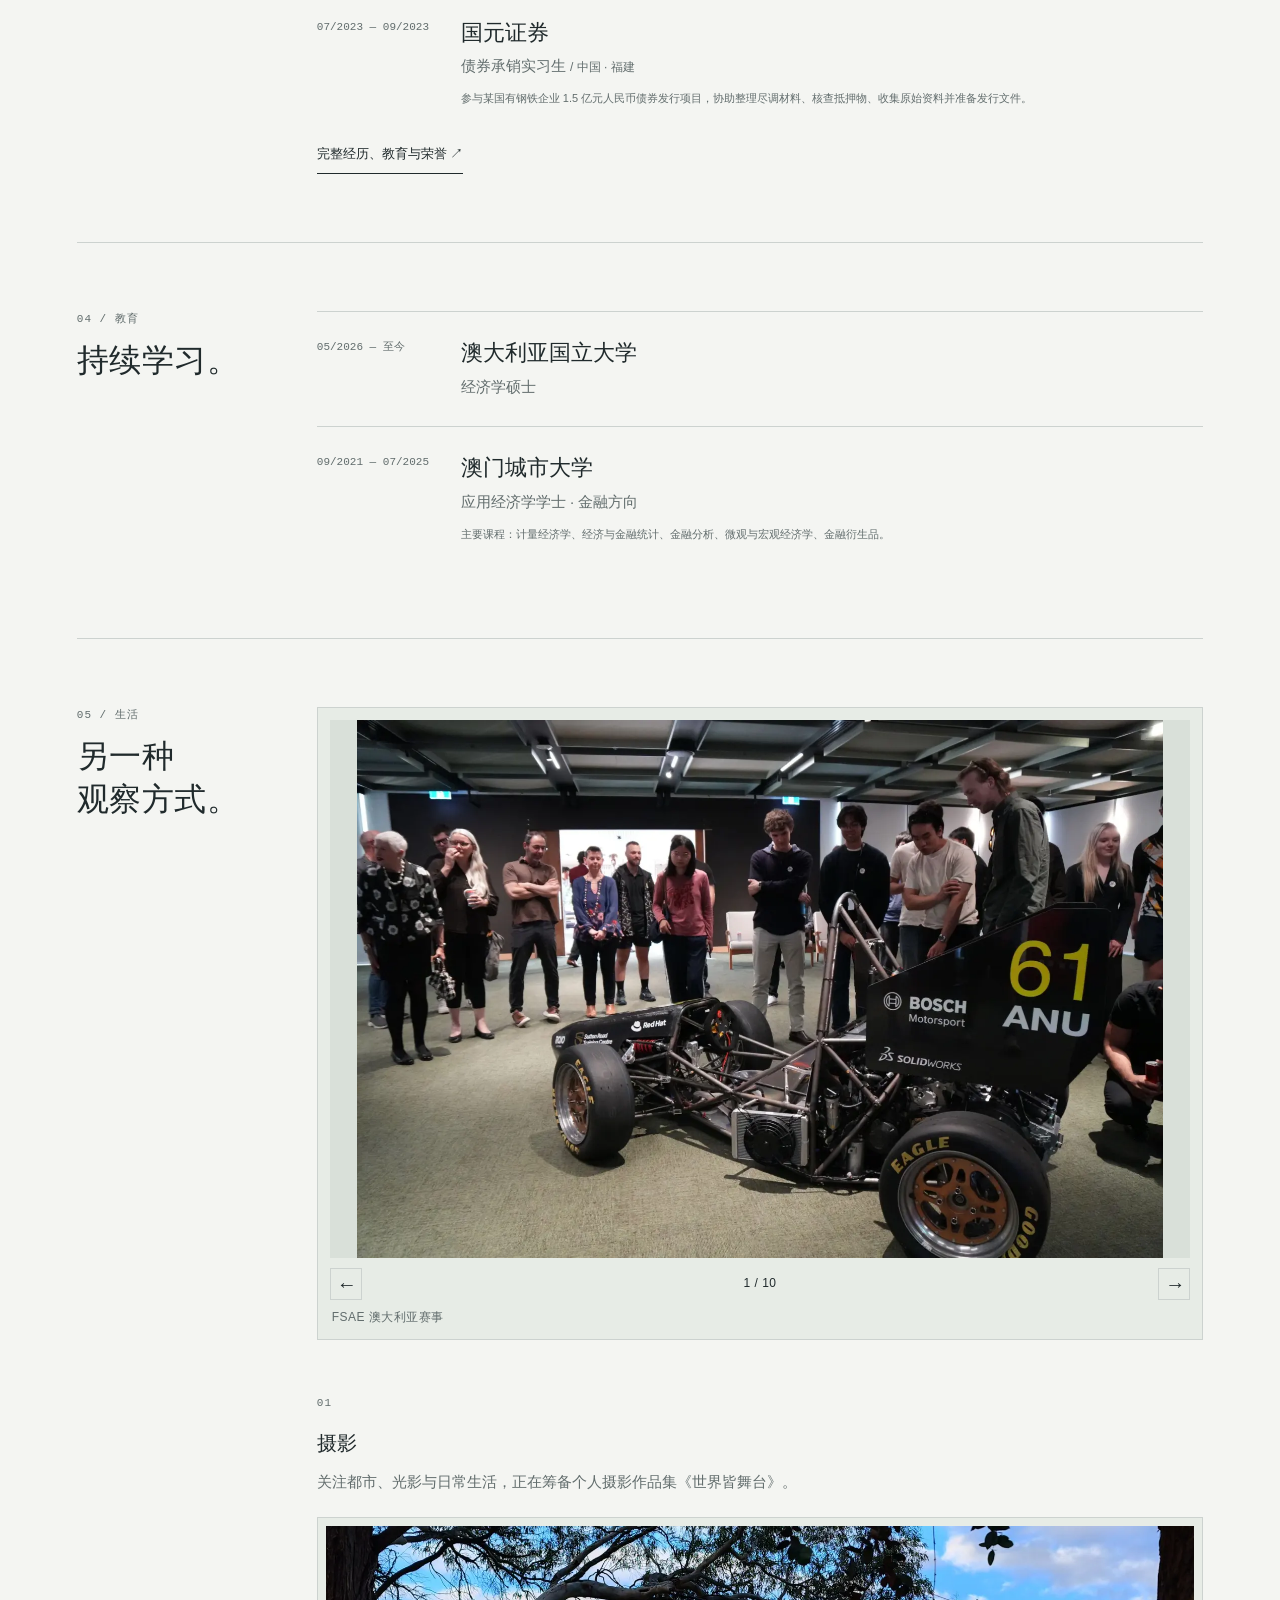
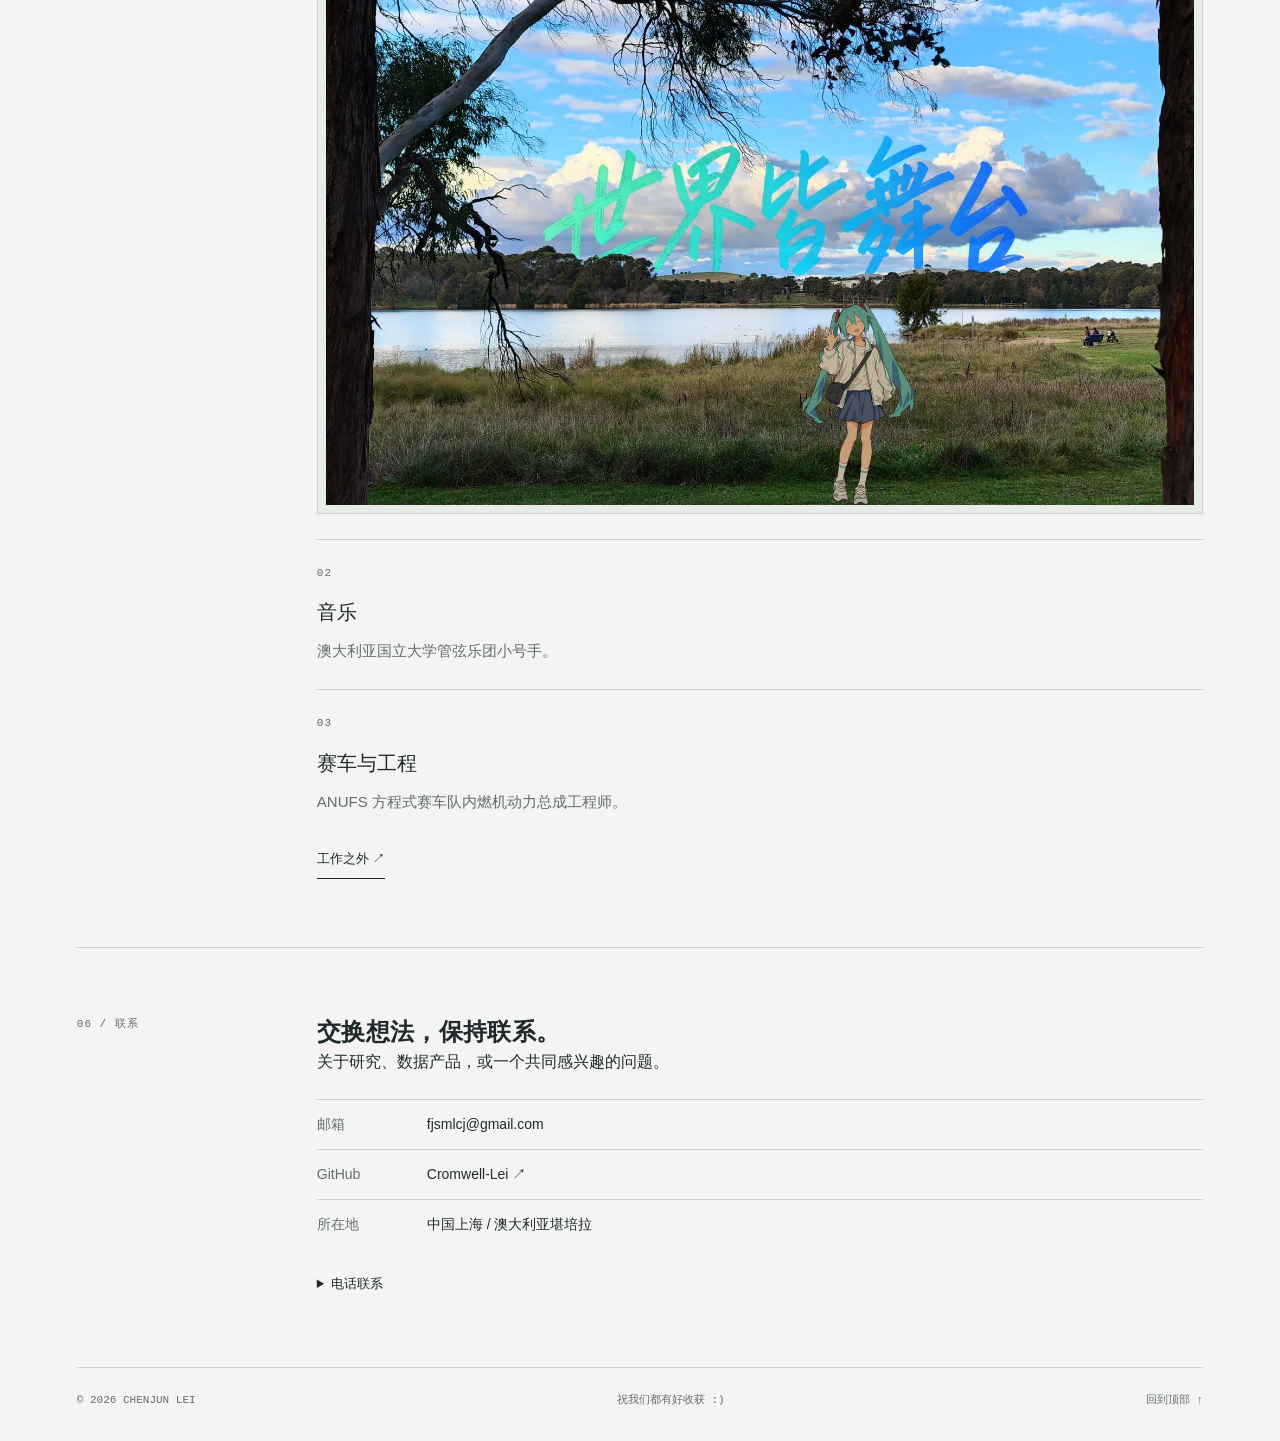
==== commit 3acaa46c: "Rename homepage and add business analysis portfolio" ====
--- a/zh/index.html
+++ b/zh/index.html
@@ -1,9 +1,9 @@
 <!doctype html>
 <html lang="zh-CN"><head><meta charset="utf-8"><meta name="viewport" content="width=device-width, initial-scale=1"><meta name="theme-color" content="#f4f5f2">
-<title>研究、产品与观察 — 雷晨俊</title><meta name="description" content="雷晨俊的个人主页：澳大利亚国立大学经济学、金融科技产品、合成数据与应用研究。论文、项目、工作经历与个人兴趣。"><link rel="canonical" href="https://cromwell-lei.github.io/zh/">
+<title>ChenjunLei</title><meta name="description" content="雷晨俊的个人主页：澳大利亚国立大学经济学、金融科技产品、合成数据与应用研究。论文、项目、工作经历与个人兴趣。"><link rel="canonical" href="https://cromwell-lei.github.io/zh/">
 <link rel="alternate" hreflang="en" href="https://cromwell-lei.github.io/"><link rel="alternate" hreflang="zh-CN" href="https://cromwell-lei.github.io/zh/"><link rel="alternate" hreflang="x-default" href="https://cromwell-lei.github.io/">
-<meta property="og:type" content="website"><meta property="og:title" content="研究、产品与观察 — Chenjun Lei"><meta property="og:description" content="雷晨俊的个人主页：澳大利亚国立大学经济学、金融科技产品、合成数据与应用研究。论文、项目、工作经历与个人兴趣。"><meta property="og:url" content="https://cromwell-lei.github.io/zh/"><meta property="og:locale" content="zh_CN">
+<meta property="og:type" content="website"><meta property="og:title" content="ChenjunLei"><meta property="og:description" content="雷晨俊的个人主页：澳大利亚国立大学经济学、金融科技产品、合成数据与应用研究。论文、项目、工作经历与个人兴趣。"><meta property="og:url" content="https://cromwell-lei.github.io/zh/"><meta property="og:locale" content="zh_CN">
 <link rel="icon" href="../assets/icons/favicon.svg" type="image/svg+xml"><link rel="stylesheet" href="../css/style.css?v=7"><script defer src="../js/main.js?v=7"></script></head><body>
 <a class="skip-link" href="#main">跳至正文</a><header><a class="brand" href="./">雷晨俊 / CHENJUN LEI</a><nav aria-label="主导航"><a href="research.html">研究成果</a><a href="projects.html">项目</a><a href="experience.html">经历</a><a href="photography.html">生活</a><a href="index.html#lei-contact">联系</a><a class="language-switch" data-language-switch href="../" lang="en" hreflang="en" aria-label="Switch to English">EN</a></nav></header>
-<main id="main"><section class="hero" id="lei-top"><div><p class="kicker">经济学 / 数据 / 决策</p><h1>雷晨俊。</h1><p class="intro">一位普通生活享受者。</p><p class="role">上海珠江数据工程师，澳大利亚国立大学经济学硕士在读。有丰富的数据开发、金融科技、数据产品设计开发及其商业化经验；拥有多篇论文。热爱汽车改装、古典音乐，现任澳大利亚国立大学交响乐团小号手、ANUFS 方程式赛车队内燃机动力总成工程师。</p><div class="hero-links"><a class="text-link" href="research.html">研究成果与论文 ↗</a><a class="text-link" href="experience.html">经历与教育 ↗</a></div></div><figure class="hero-avatar"><img src="../assets/images/lei-avatar.webp" alt="堪培拉夜间徒步，两位徒步者的背影映着蓝绿色的夜光。" width="1254" height="1254"></figure></section><div class="index"><a href="#lei-research"><span>01 / 探索</span>研究与学术成果</a><a href="#lei-projects"><span>02 / 实践</span>项目与案例</a><a href="#lei-experience"><span>03 / 参与</span>工作与教育</a><a href="#lei-outside"><span>04 / 观察</span>工作之外</a></div><section class="about-strip"><p class="kicker">关于我</p><p>我在澳大利亚国立大学学习经济学，关注金融数据、产品开发与应用研究。我的经历涵盖珠江数据的金融科技产品、金融审计、债券承销，以及澳门的实证研究。</p></section><section class="chapter" id="lei-research"><div class="chapter-label"><p class="kicker">01 / 研究成果</p><h2>值得追问<br>的问题。</h2></div><div><article class="record publication" id="synstress"><div class="meta"><span>2026 / Scientific Data</span><span class="status">投稿中</span></div><h3 lang="en">Stress-conditioned synthetic data for robust credit-risk model validation under rare economic scenarios</h3><p class="authors"><strong>Chenjun Lei</strong>, Chengxiao Dai</p><p>面向罕见经济情景生成信用合成数据，检验违约风险模型在压力条件下的表现。</p></article><article class="record publication" id="safe-remediation"><div class="meta"><span>2026 / IEEE SMC 2026</span><span class="status">已接收 · 预印本可读</span></div><h3 lang="en"><a href="https://arxiv.org/abs/2607.20005">Safe Remediation as Risk-Constrained Intervention Decision in Microservice Systems</a></h3><p class="authors">Chengxiao Dai, Zhaokun Yan, <strong>Chenjun Lei</strong>, Qiao Li, Luyan Zhang</p><p>让自动修复系统判断何时可以执行、何时需要更多证据，以及何时应交由人工处理。</p><div class="paper-links"><a class="text-link" href="https://arxiv.org/abs/2607.20005">论文 · arXiv ↗</a><a class="text-link" href="https://arxiv.org/pdf/2607.20005">PDF ↗</a></div></article><article class="record publication" id="coordinating-memory"><div class="meta"><span>2026 / IEEE SMC 2026</span><span class="status">已接收 · 预印本可读</span></div><h3 lang="en"><a href="https://arxiv.org/abs/2607.19985">Coordinating from Memory: Graph-Structured Experience Reuse for Multi-Agent Adaptation in Dynamic Manufacturing</a></h3><p class="authors">Chengxiao Dai, Zhanhui Lin, Zhaokun Yan, Youyang Ni, <strong>Chenjun Lei</strong>, Luyan Zhang</p><p>复用历史协作经验中的关系结构，帮助制造系统中的多个智能体适应新的扰动。</p><div class="paper-links"><a class="text-link" href="https://arxiv.org/abs/2607.19985">论文 · arXiv ↗</a><a class="text-link" href="https://arxiv.org/pdf/2607.19985">PDF ↗</a></div></article><a class="text-link" href="research.html">全部研究与引用 ↗</a></div></section><section class="chapter" id="lei-projects"><div class="chapter-label"><p class="kicker">02 / 项目</p><h2>从想法<br>到实践。</h2></div><div><div class="project-grid"><article class="project"><p class="kicker">01 / 数据产品 / 金融基础设施</p><h3>金融合成数据与数据脱敏集成平台</h3><p>面向金融场景，将脱敏、隐私保护与小规模数据扩容整合为可按行业配置的工作流。</p><p class="project-metric">11 个模块</p><a class="text-link" href="projects.html#synthetic-platform">项目详情 ↗</a></article><article class="project"><p class="kicker">02 / 产品设计 / 专家作业</p><h3>商用数据标注交易与作业平台</h3><p>连接客户需求、专家作业、质量审核与成果交付的产品及商业模式设计。</p><p class="project-metric">全流程设计</p><a class="text-link" href="projects.html#annotation-platform">项目详情 ↗</a></article><article class="project"><p class="kicker">03 / 研究 / 合成数据</p><h3>极端经济情景下的信用风险模型验证</h3><p>针对历史样本中极端金融情景不足的问题，构建压力条件合成数据框架以检验模型稳健性。</p><p class="project-metric">罕见经济情景</p><a class="text-link" href="projects.html#credit-risk">项目详情 ↗</a></article><article class="project"><p class="kicker">04 / 训练数据 / 质量管理</p><h3>阿里云大语言模型学科微调数据集</h3><p>面向金融、天文与物理领域，组织学科专家构建专业微调数据，并以统一标准检验质量。</p><p class="project-metric">900 条合格题目</p><a class="text-link" href="projects.html#domain-datasets">项目详情 ↗</a></article></div></div></section><section class="chapter" id="lei-experience"><div class="chapter-label"><p class="kicker">03 / 经历</p><h2>在实践中<br>积累视角。</h2></div><div><article class="job"><span class="job-date">12/2025 — 08/2026</span><div><h3>珠江数据</h3><p>金融科技产品经理 <span class="job-location">/ 中国 · 上海</span></p><p class="job-note">全程参与 2 个、部分参与 5 个金融科技与数据软件产品开发，工作涵盖市场调研、竞品分析、产品架构、模块设计、团队协作、上线规划与市场进入执行。</p></div></article><article class="job"><span class="job-date">07/2024 — 09/2024</span><div><h3>信永中和</h3><p>金融审计 <span class="job-location">/ 中国 · 北京</span></p><p class="job-note">参与 3 家行业龙头上市公司和央企的外部审计，收集并分析财务数据及重点科目，通过对账、抽样、访谈与差异分析识别异常波动、数据不一致、违规操作及潜在财务风险。</p></div></article><article class="job"><span class="job-date">05/2023 — 07/2025</span><div><h3>澳门城市大学金融实验室</h3><p>研究助理 <span class="job-location">/ 中国 · 澳门</span></p><p class="job-note">参与 4 个研究项目，围绕建筑业、移民及外籍劳工等社会问题开展统计分析；调研或访谈 100+ 家建筑企业、行业工会及政府机构，分析 16 万+ 外籍劳工记录，实现各项目统计问卷回收率稳定在 30%。</p></div></article><article class="job"><span class="job-date">07/2023 — 09/2023</span><div><h3>国元证券</h3><p>债券承销实习生 <span class="job-location">/ 中国 · 福建</span></p><p class="job-note">参与某国有钢铁企业 1.5 亿元人民币债券发行项目，协助整理尽调材料、核查抵押物、收集原始资料并准备发行文件。</p></div></article><a class="text-link" href="experience.html">完整经历、教育与荣誉 ↗</a></div></section><section class="chapter" id="lei-education"><div class="chapter-label"><p class="kicker">04 / 教育</p><h2>持续学习。</h2></div><div><div class="job"><span class="job-date">05/2026 — 至今</span><div><h3>澳大利亚国立大学</h3><p>经济学硕士</p></div></div>
+<main id="main"><section class="hero" id="lei-top"><div><p class="kicker">经济学 / 数据 / 决策</p><h1>雷晨俊。</h1><p class="intro">一位普通生活享受者。</p><p class="role">上海珠江数据工程师，澳大利亚国立大学经济学硕士在读。有丰富的数据开发、金融科技、数据产品设计开发及其商业化经验；拥有多篇论文。热爱汽车改装、古典音乐，现任澳大利亚国立大学交响乐团小号手、ANUFS 方程式赛车队内燃机动力总成工程师。</p><div class="hero-links"><a class="text-link" href="research.html">研究成果与论文 ↗</a><a class="text-link" href="experience.html">经历与教育 ↗</a></div></div><figure class="hero-avatar"><img src="../assets/images/lei-avatar.webp" alt="堪培拉夜间徒步，两位徒步者的背影映着蓝绿色的夜光。" width="1254" height="1254"></figure></section><div class="index"><a href="#lei-research"><span>01 / 探索</span>研究与学术成果</a><a href="#lei-projects"><span>02 / 实践</span>项目与案例</a><a href="#lei-experience"><span>03 / 参与</span>工作与教育</a><a href="#lei-outside"><span>04 / 观察</span>工作之外</a></div><section class="about-strip"><p class="kicker">关于我</p><p>我在澳大利亚国立大学学习经济学，关注金融数据、产品开发与应用研究。我的经历涵盖珠江数据的金融科技产品、金融审计、债券承销，以及澳门的实证研究。</p></section><section class="chapter" id="lei-research"><div class="chapter-label"><p class="kicker">01 / 研究成果</p><h2>值得追问<br>的问题。</h2></div><div><article class="record publication" id="synstress"><div class="meta"><span>2026 / Scientific Data</span><span class="status">投稿中</span></div><h3 lang="en">Stress-conditioned synthetic data for robust credit-risk model validation under rare economic scenarios</h3><p class="authors"><strong>Chenjun Lei</strong>, Chengxiao Dai</p><p>面向罕见经济情景生成信用合成数据，检验违约风险模型在压力条件下的表现。</p></article><article class="record publication" id="safe-remediation"><div class="meta"><span>2026 / IEEE SMC 2026</span><span class="status">已接收 · 预印本可读</span></div><h3 lang="en"><a href="https://arxiv.org/abs/2607.20005">Safe Remediation as Risk-Constrained Intervention Decision in Microservice Systems</a></h3><p class="authors">Chengxiao Dai, Zhaokun Yan, <strong>Chenjun Lei</strong>, Qiao Li, Luyan Zhang</p><p>让自动修复系统判断何时可以执行、何时需要更多证据，以及何时应交由人工处理。</p><div class="paper-links"><a class="text-link" href="https://arxiv.org/abs/2607.20005">论文 · arXiv ↗</a><a class="text-link" href="https://arxiv.org/pdf/2607.20005">PDF ↗</a></div></article><article class="record publication" id="coordinating-memory"><div class="meta"><span>2026 / IEEE SMC 2026</span><span class="status">已接收 · 预印本可读</span></div><h3 lang="en"><a href="https://arxiv.org/abs/2607.19985">Coordinating from Memory: Graph-Structured Experience Reuse for Multi-Agent Adaptation in Dynamic Manufacturing</a></h3><p class="authors">Chengxiao Dai, Zhanhui Lin, Zhaokun Yan, Youyang Ni, <strong>Chenjun Lei</strong>, Luyan Zhang</p><p>复用历史协作经验中的关系结构，帮助制造系统中的多个智能体适应新的扰动。</p><div class="paper-links"><a class="text-link" href="https://arxiv.org/abs/2607.19985">论文 · arXiv ↗</a><a class="text-link" href="https://arxiv.org/pdf/2607.19985">PDF ↗</a></div></article><a class="text-link" href="research.html">全部研究与引用 ↗</a></div></section><section class="chapter" id="lei-projects"><div class="chapter-label"><p class="kicker">02 / 项目</p><h2>从想法<br>到实践。</h2></div><div><a class="portfolio-feature" href="../assets/portfolio/2cases.pdf" target="_blank" rel="noopener"><span class="kicker">精选作品 / PDF</span><strong>商业分析作品集</strong><span>两份关于增长结构与盈利分析的商业分析案例，点击打开 19 页完整作品集 ↗</span></a><div class="project-grid"><article class="project"><p class="kicker">01 / 数据产品 / 金融基础设施</p><h3>金融合成数据与数据脱敏集成平台</h3><p>面向金融场景，将脱敏、隐私保护与小规模数据扩容整合为可按行业配置的工作流。</p><p class="project-metric">11 个模块</p><a class="text-link" href="projects.html#synthetic-platform">项目详情 ↗</a></article><article class="project"><p class="kicker">02 / 产品设计 / 专家作业</p><h3>商用数据标注交易与作业平台</h3><p>连接客户需求、专家作业、质量审核与成果交付的产品及商业模式设计。</p><p class="project-metric">全流程设计</p><a class="text-link" href="projects.html#annotation-platform">项目详情 ↗</a></article><article class="project"><p class="kicker">03 / 研究 / 合成数据</p><h3>极端经济情景下的信用风险模型验证</h3><p>针对历史样本中极端金融情景不足的问题，构建压力条件合成数据框架以检验模型稳健性。</p><p class="project-metric">罕见经济情景</p><a class="text-link" href="projects.html#credit-risk">项目详情 ↗</a></article><article class="project"><p class="kicker">04 / 训练数据 / 质量管理</p><h3>阿里云大语言模型学科微调数据集</h3><p>面向金融、天文与物理领域，组织学科专家构建专业微调数据，并以统一标准检验质量。</p><p class="project-metric">900 条合格题目</p><a class="text-link" href="projects.html#domain-datasets">项目详情 ↗</a></article></div></div></section><section class="chapter" id="lei-experience"><div class="chapter-label"><p class="kicker">03 / 经历</p><h2>在实践中<br>积累视角。</h2></div><div><article class="job"><span class="job-date">12/2025 — 08/2026</span><div><h3>珠江数据</h3><p>金融科技产品经理 <span class="job-location">/ 中国 · 上海</span></p><p class="job-note">全程参与 2 个、部分参与 5 个金融科技与数据软件产品开发，工作涵盖市场调研、竞品分析、产品架构、模块设计、团队协作、上线规划与市场进入执行。</p></div></article><article class="job"><span class="job-date">07/2024 — 09/2024</span><div><h3>信永中和</h3><p>金融审计 <span class="job-location">/ 中国 · 北京</span></p><p class="job-note">参与 3 家行业龙头上市公司和央企的外部审计，收集并分析财务数据及重点科目，通过对账、抽样、访谈与差异分析识别异常波动、数据不一致、违规操作及潜在财务风险。</p></div></article><article class="job"><span class="job-date">05/2023 — 07/2025</span><div><h3>澳门城市大学金融实验室</h3><p>研究助理 <span class="job-location">/ 中国 · 澳门</span></p><p class="job-note">参与 4 个研究项目，围绕建筑业、移民及外籍劳工等社会问题开展统计分析；调研或访谈 100+ 家建筑企业、行业工会及政府机构，分析 16 万+ 外籍劳工记录，实现各项目统计问卷回收率稳定在 30%。</p></div></article><article class="job"><span class="job-date">07/2023 — 09/2023</span><div><h3>国元证券</h3><p>债券承销实习生 <span class="job-location">/ 中国 · 福建</span></p><p class="job-note">参与某国有钢铁企业 1.5 亿元人民币债券发行项目，协助整理尽调材料、核查抵押物、收集原始资料并准备发行文件。</p></div></article><a class="text-link" href="experience.html">完整经历、教育与荣誉 ↗</a></div></section><section class="chapter" id="lei-education"><div class="chapter-label"><p class="kicker">04 / 教育</p><h2>持续学习。</h2></div><div><div class="job"><span class="job-date">05/2026 — 至今</span><div><h3>澳大利亚国立大学</h3><p>经济学硕士</p></div></div>
     <div class="job"><span class="job-date">09/2021 — 07/2025</span><div><h3>澳门城市大学</h3><p>应用经济学学士 · 金融方向</p><p class="job-note">主要课程：计量经济学、经济与金融统计、金融分析、微观与宏观经济学、金融衍生品。</p></div></div></div></section><section class="chapter" id="lei-outside"><div class="chapter-label"><p class="kicker">05 / 生活</p><h2>另一种<br>观察方式。</h2></div><div><section class="photo-carousel" data-carousel aria-label="摄影作品轮播"><div class="carousel-viewport"><figure class="carousel-slide" data-carousel-slide data-caption="FSAE 澳大利亚赛事"><img src="../assets/photos/fsae-australasia.webp" alt="FSAE 澳大利亚赛事上的 ANU Formula Sport 赛车。" loading="lazy"></figure><figure class="carousel-slide" data-carousel-slide data-caption="坏日子里的快乐"><img src="../assets/photos/a-bad-days-happy.webp" alt="晴空下坐在秋千上的人。" loading="lazy"></figure><figure class="carousel-slide" data-carousel-slide data-caption="YAMAHA YTR200DT"><img src="../assets/photos/yamaha-ytr200dt.webp" alt="一支 YAMAHA YTR200DT 小号。" loading="lazy"></figure><figure class="carousel-slide" data-carousel-slide data-caption=""><img src="../assets/photos/bicycle.webp" alt="金色秋树下的一辆自行车。" loading="lazy"></figure><figure class="carousel-slide" data-carousel-slide data-caption="台北，台湾"><img src="../assets/photos/taipei-taiwan.webp" alt="透过飞机舷窗看到的台湾旗帜。" loading="lazy"></figure><figure class="carousel-slide" data-carousel-slide data-caption="中国三明"><img src="../assets/photos/sanming-china.webp" alt="中国三明的夜间街景。" loading="lazy"></figure><figure class="carousel-slide" data-carousel-slide data-caption="新加坡滨海湾"><img src="../assets/photos/marina-bay-singapore.webp" alt="新加坡滨海湾的日落。" loading="lazy"></figure><figure class="carousel-slide" data-carousel-slide data-caption="日本富士山"><img src="../assets/photos/fuji-japan.webp" alt="日本富士山顶的标志碑。" loading="lazy"></figure><figure class="carousel-slide" data-carousel-slide data-caption="澳大利亚堪培拉"><img src="../assets/photos/canberra-australia.webp" alt="堪培拉伯利·格里芬湖畔的一辆自行车。" loading="lazy"></figure><figure class="carousel-slide" data-carousel-slide data-caption="澳门城市大学的某一天"><img src="../assets/photos/cityu-macau.webp" alt="晚阳穿过澳门城市大学楼梯间。" loading="lazy"></figure></div><div class="carousel-controls"><button type="button" data-carousel-prev aria-label="上一张照片">←</button><p class="carousel-count" data-carousel-count aria-live="polite">1 / 10</p><button type="button" data-carousel-next aria-label="下一张照片">→</button></div><p class="carousel-caption" data-carousel-caption>FSAE 澳大利亚赛事</p></section><div class="interest-notes"><article><p class="kicker">01</p><h3>摄影</h3><p>关注都市、光影与日常生活，正在筹备个人摄影作品集《世界皆舞台》。</p><figure class="interest-feature"><img src="../assets/images/world-stage-photobook.webp" alt="个人影集《世界皆舞台》封面。" width="1600" height="1200" loading="lazy"></figure></article><article><p class="kicker">02</p><h3>音乐</h3><p>澳大利亚国立大学管弦乐团小号手。</p></article><article><p class="kicker">03</p><h3>赛车与工程</h3><p>ANUFS 方程式赛车队内燃机动力总成工程师。</p></article></div><a class="text-link" href="photography.html">工作之外 ↗</a></div></section><section class="chapter" id="lei-contact"><div class="chapter-label"><p class="kicker">06 / 联系</p></div><div><h2>交换想法，保持联系。</h2><p>关于研究、数据产品，或一个共同感兴趣的问题。</p><dl class="contact-list"><div><dt>邮箱</dt><dd><a href="mailto:fjsmlcj@gmail.com">fjsmlcj@gmail.com</a></dd></div><div><dt>GitHub</dt><dd><a href="https://github.com/Cromwell-Lei">Cromwell-Lei ↗</a></dd></div><div><dt>所在地</dt><dd>中国上海 / 澳大利亚堪培拉</dd></div></dl><details class="phone-details"><summary>电话联系</summary><p><a href="tel:+8619168655714">+86 19168655714</a> · <a href="tel:+61458020537">+61 458020537</a></p></details></div></section></main><footer><p>© <span data-year>2026</span> CHENJUN LEI</p><p>祝我们都有好收获 :)</p><a href="#main">回到顶部 ↑</a></footer></body></html>
--- a/css/style.css
+++ b/css/style.css
@@ -1028,6 +1028,10 @@
 body .publication details p{padding-top:12px}
 body .research-overview{padding:20px 0;border-top:1px solid var(--rule);font-size:13px;line-height:1.9;color:var(--muted)}
 body .project-grid{gap:35px 30px}
+body .portfolio-feature{display:grid;gap:8px;margin:0 0 35px;padding:24px 0;border-top:1px solid var(--rule);border-bottom:1px solid var(--rule)}
+body .portfolio-feature strong{font:clamp(24px,3vw,38px)/1.15 Georgia,'Times New Roman',serif;font-weight:400}
+body .portfolio-feature>span:last-child{max-width:620px;color:var(--muted);font-size:14px}
+body .portfolio-feature:hover strong{text-decoration:underline;text-underline-offset:7px}
 body .project{border-top:1px solid var(--rule);padding-top:20px}
 body .project h3{line-height:1.35;margin:12px 0}
 body .project .project-metric,body .archive-block .project-metric{font-size:17px;color:var(--accent);margin:16px 0 8px}
